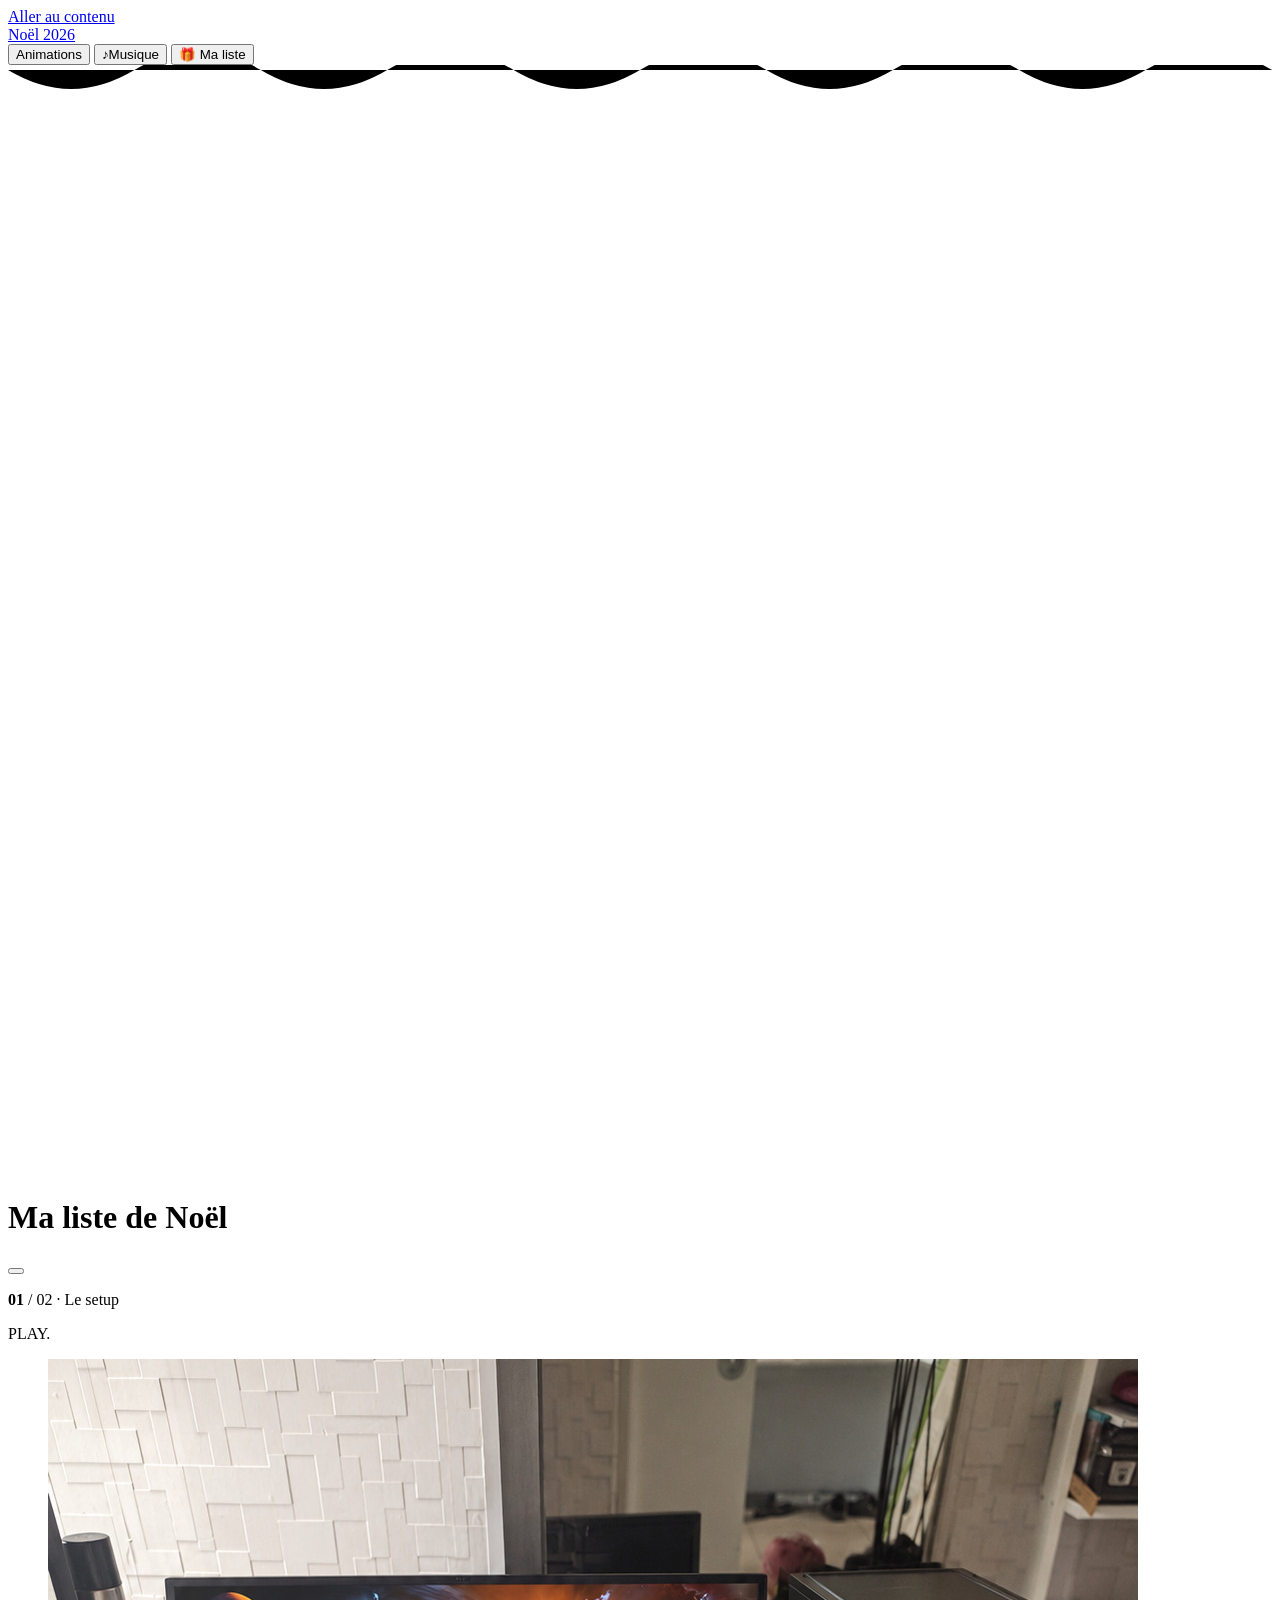
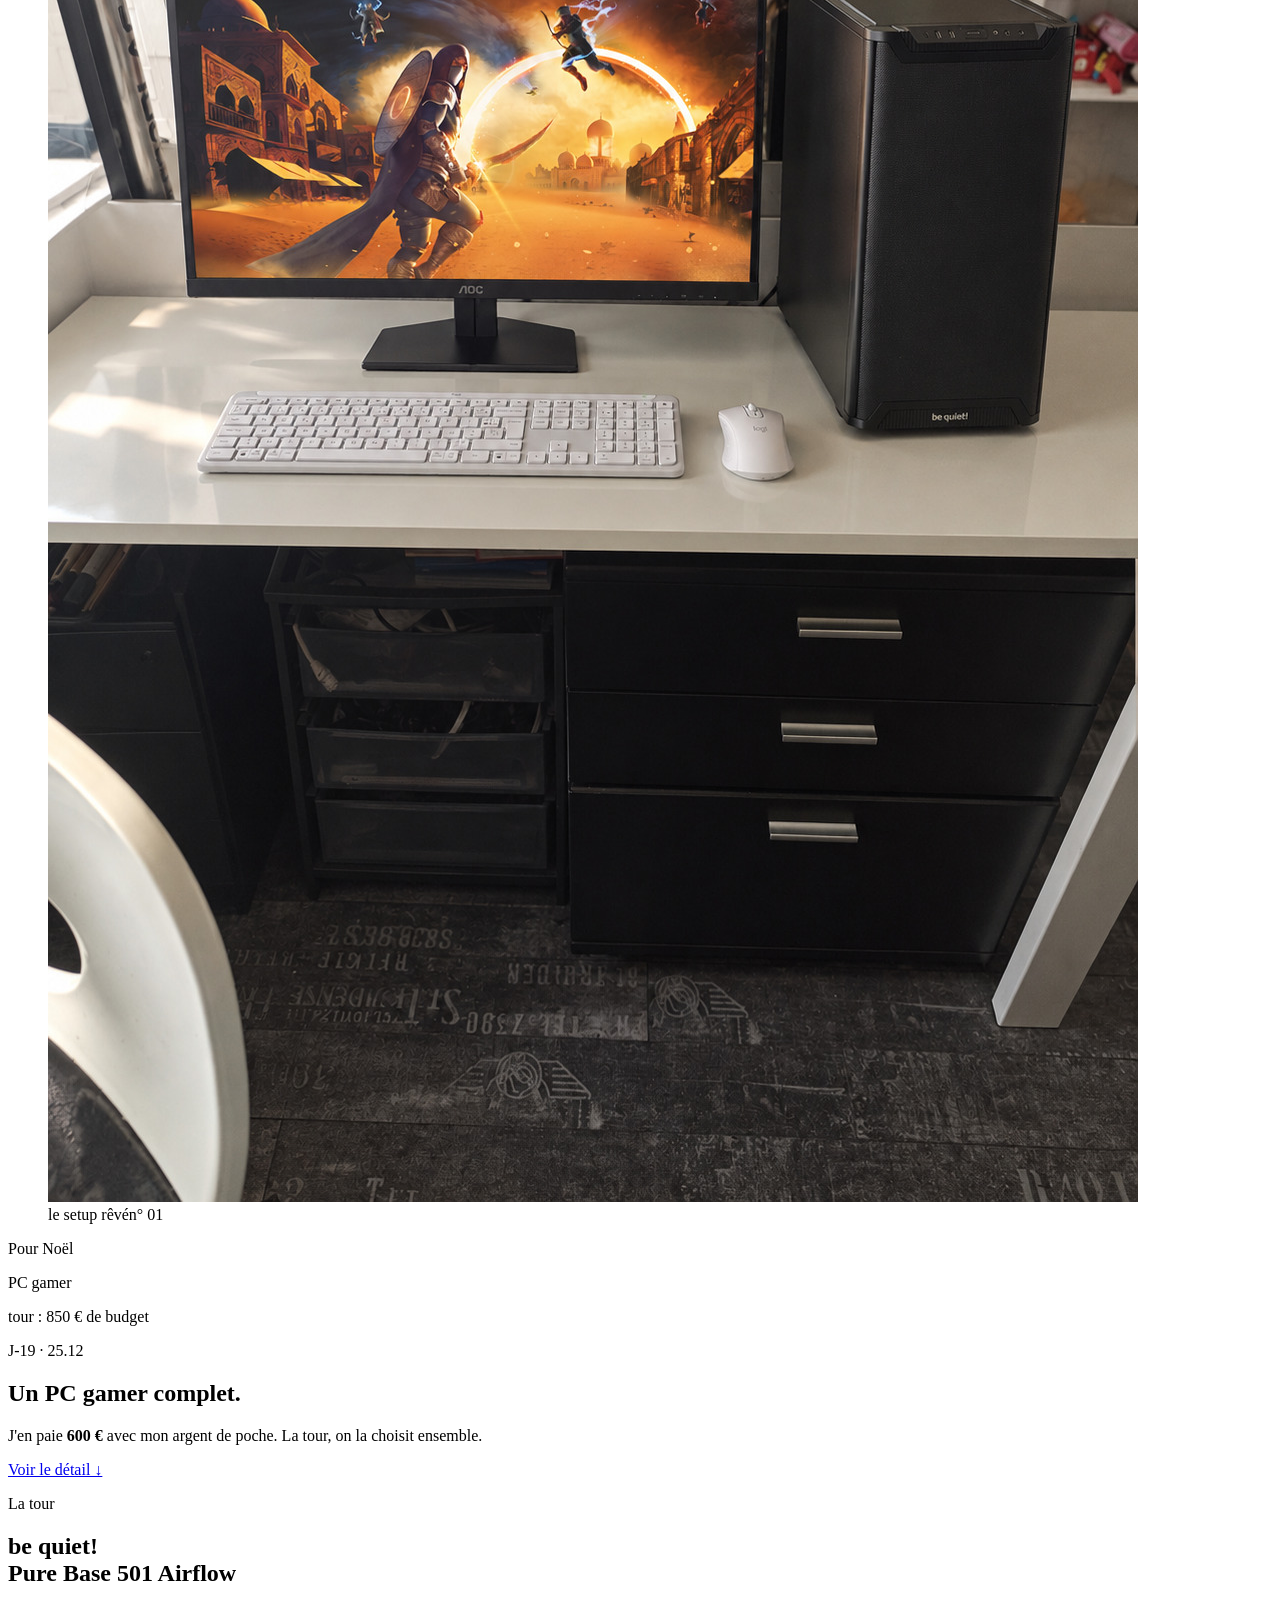
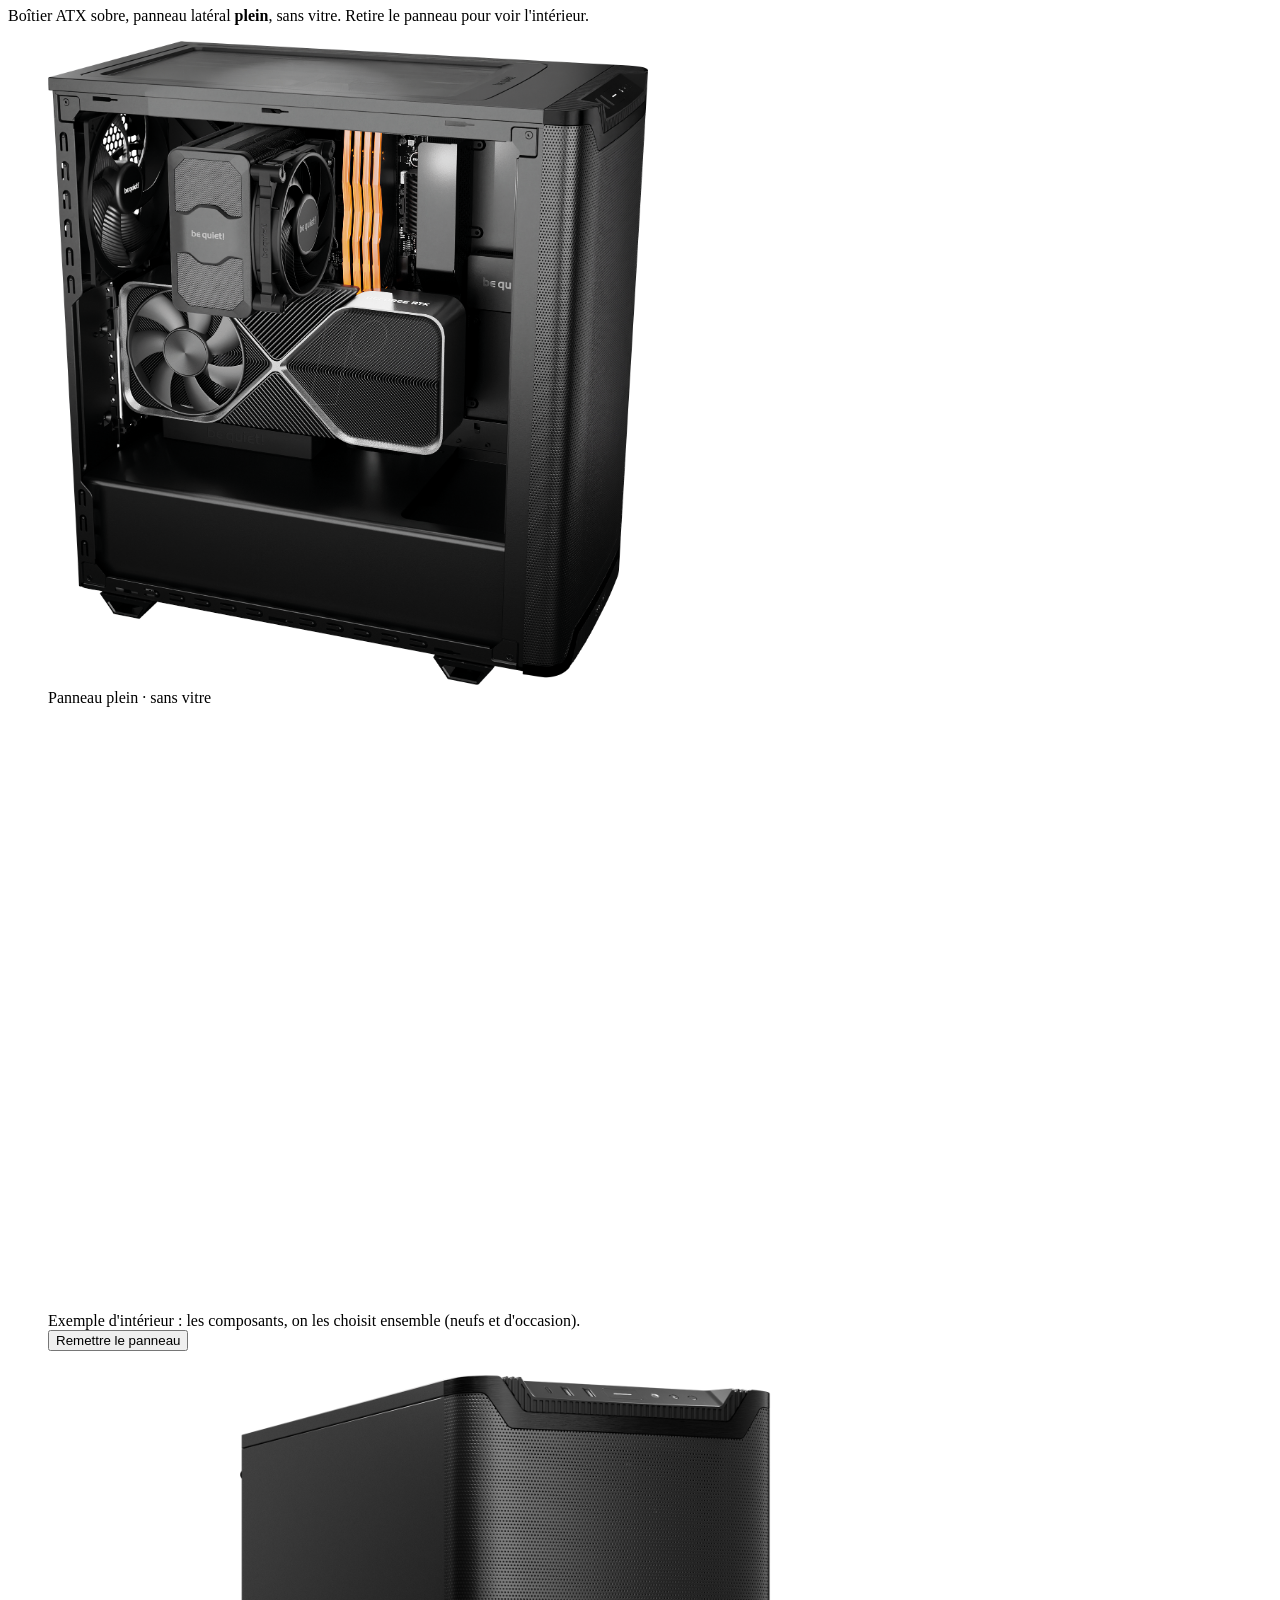
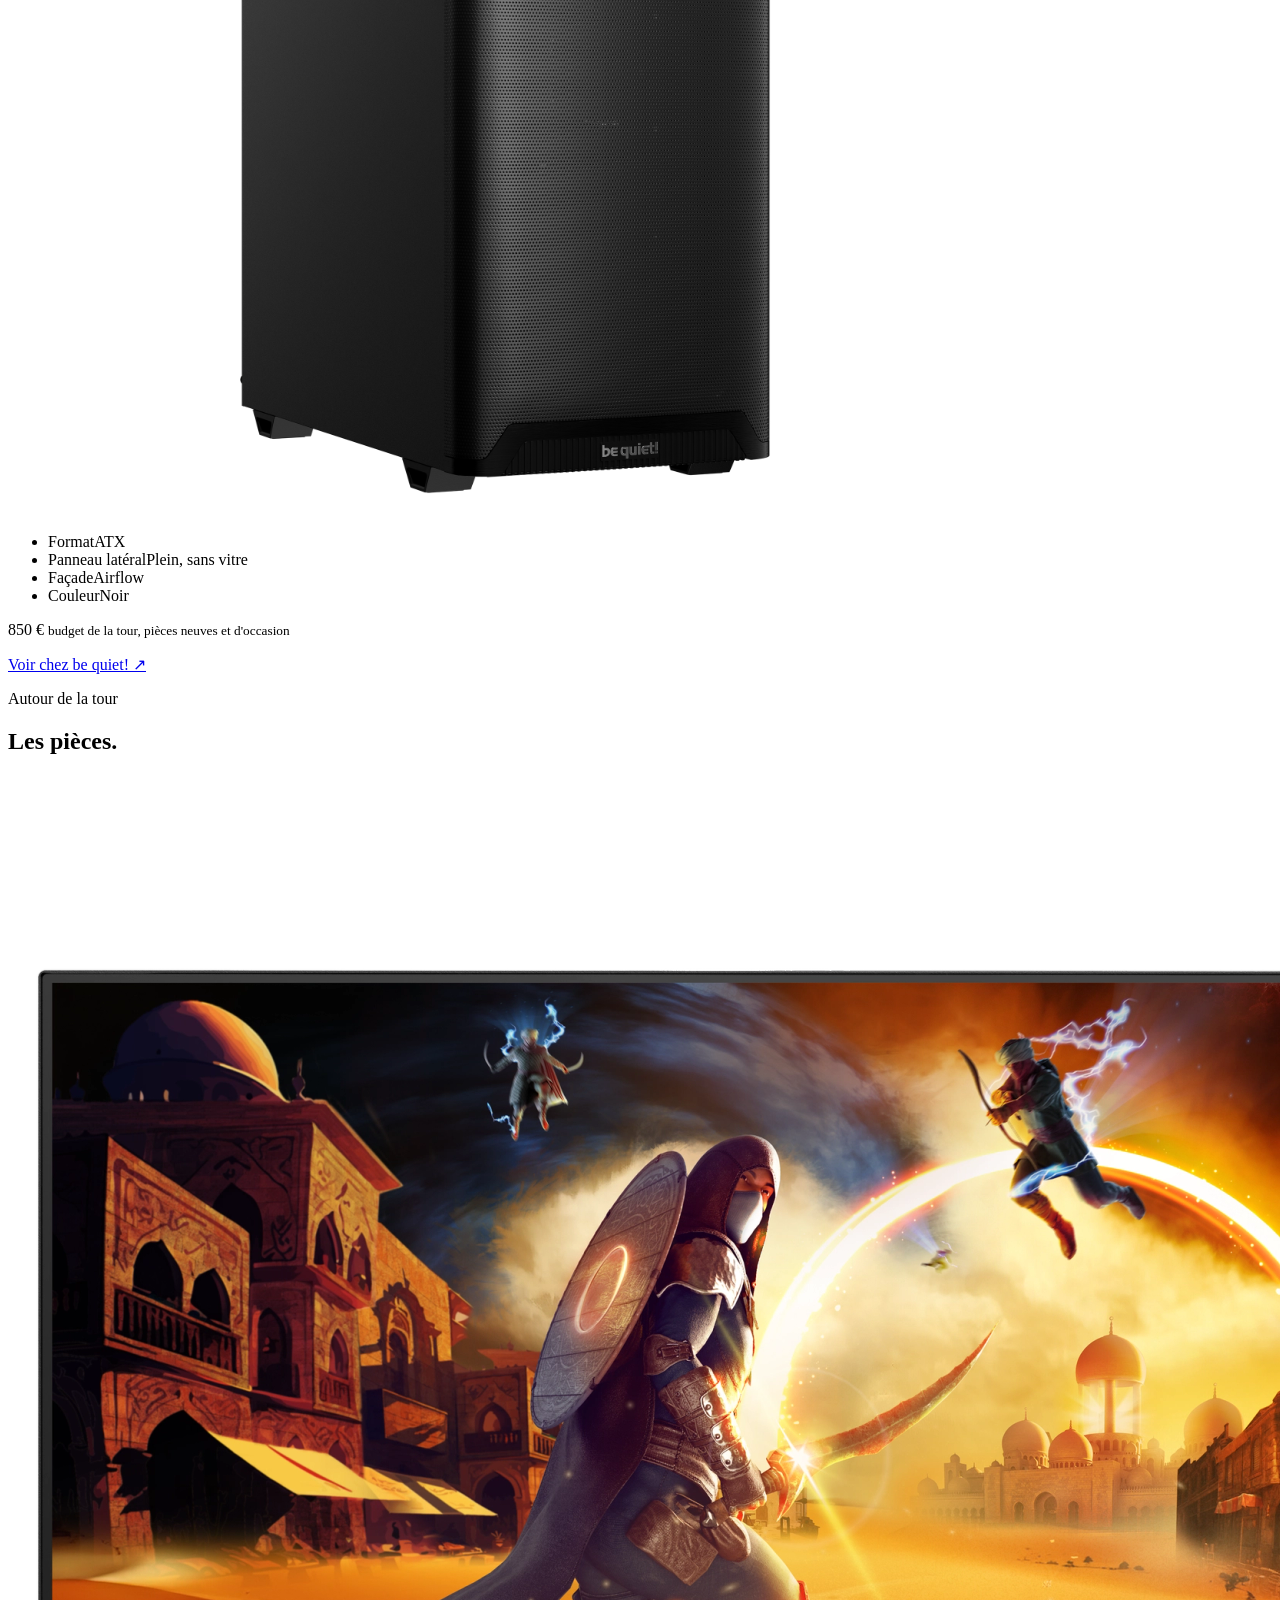
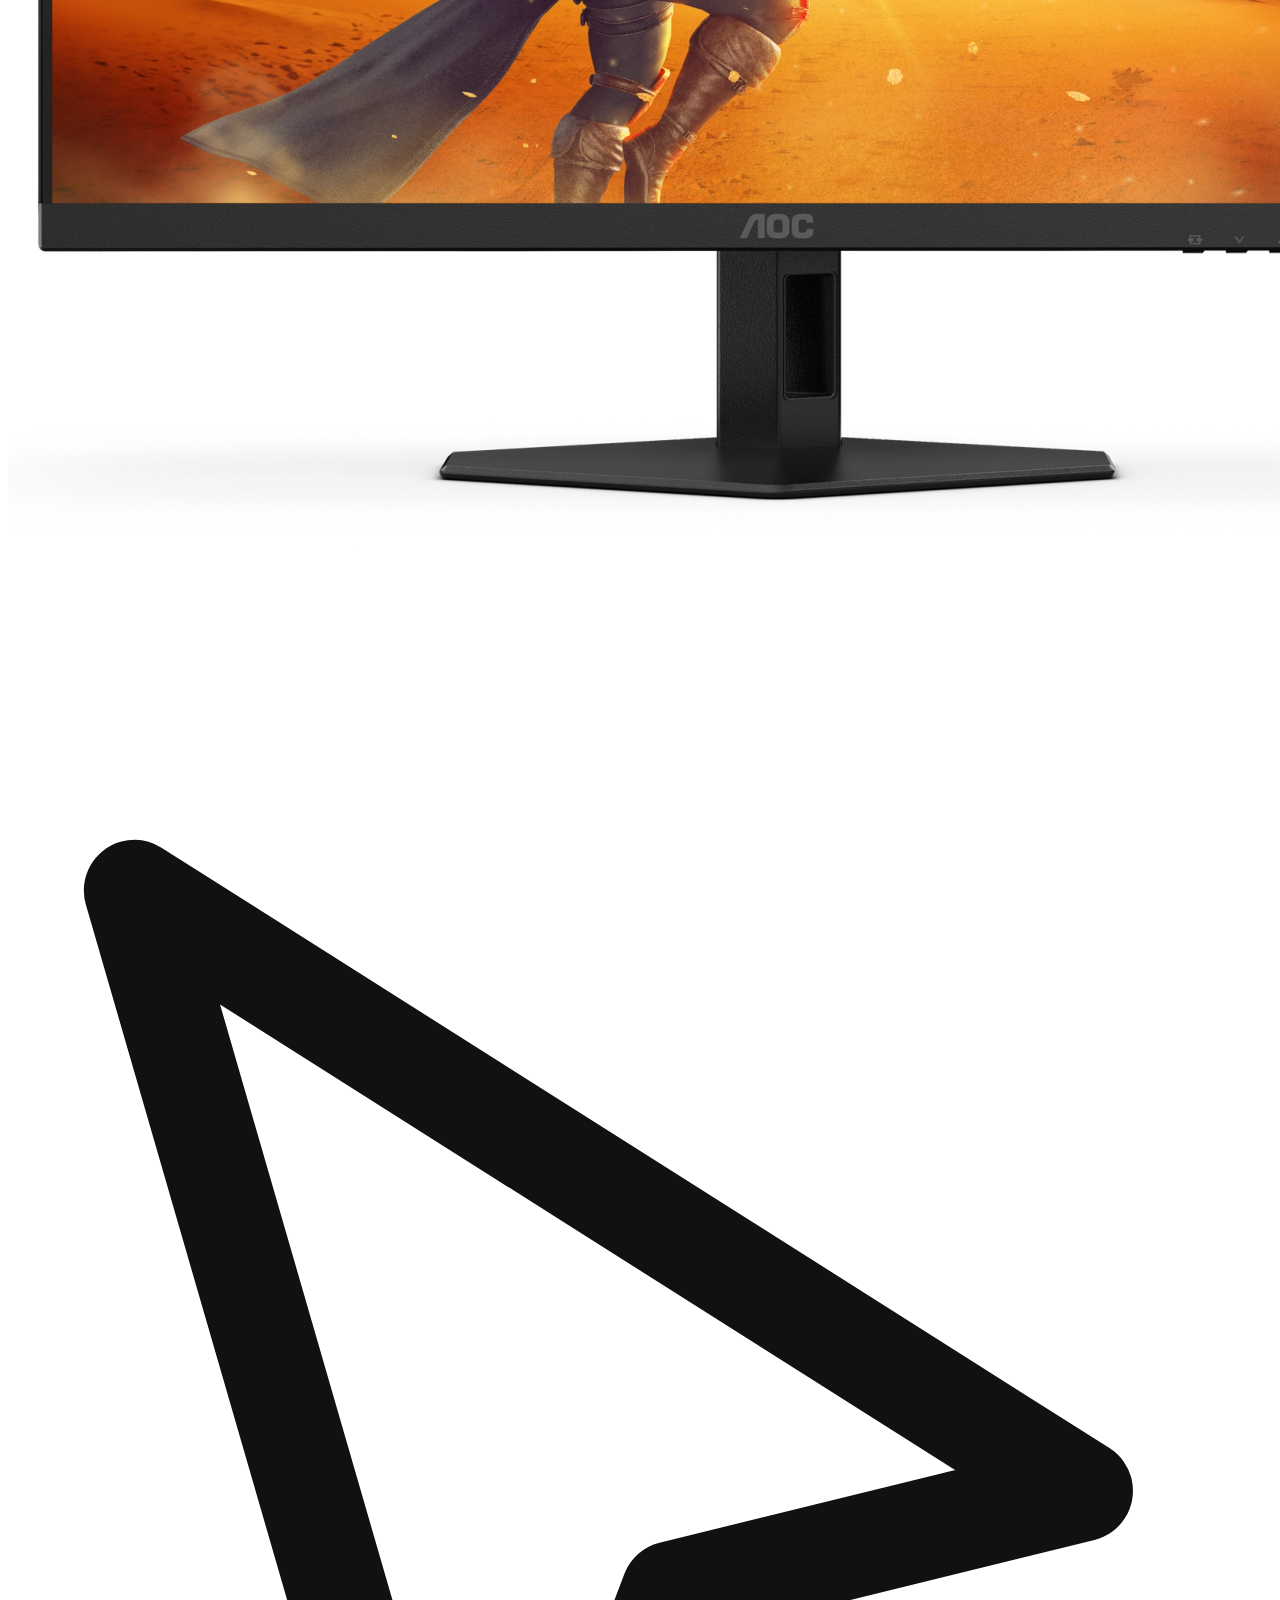
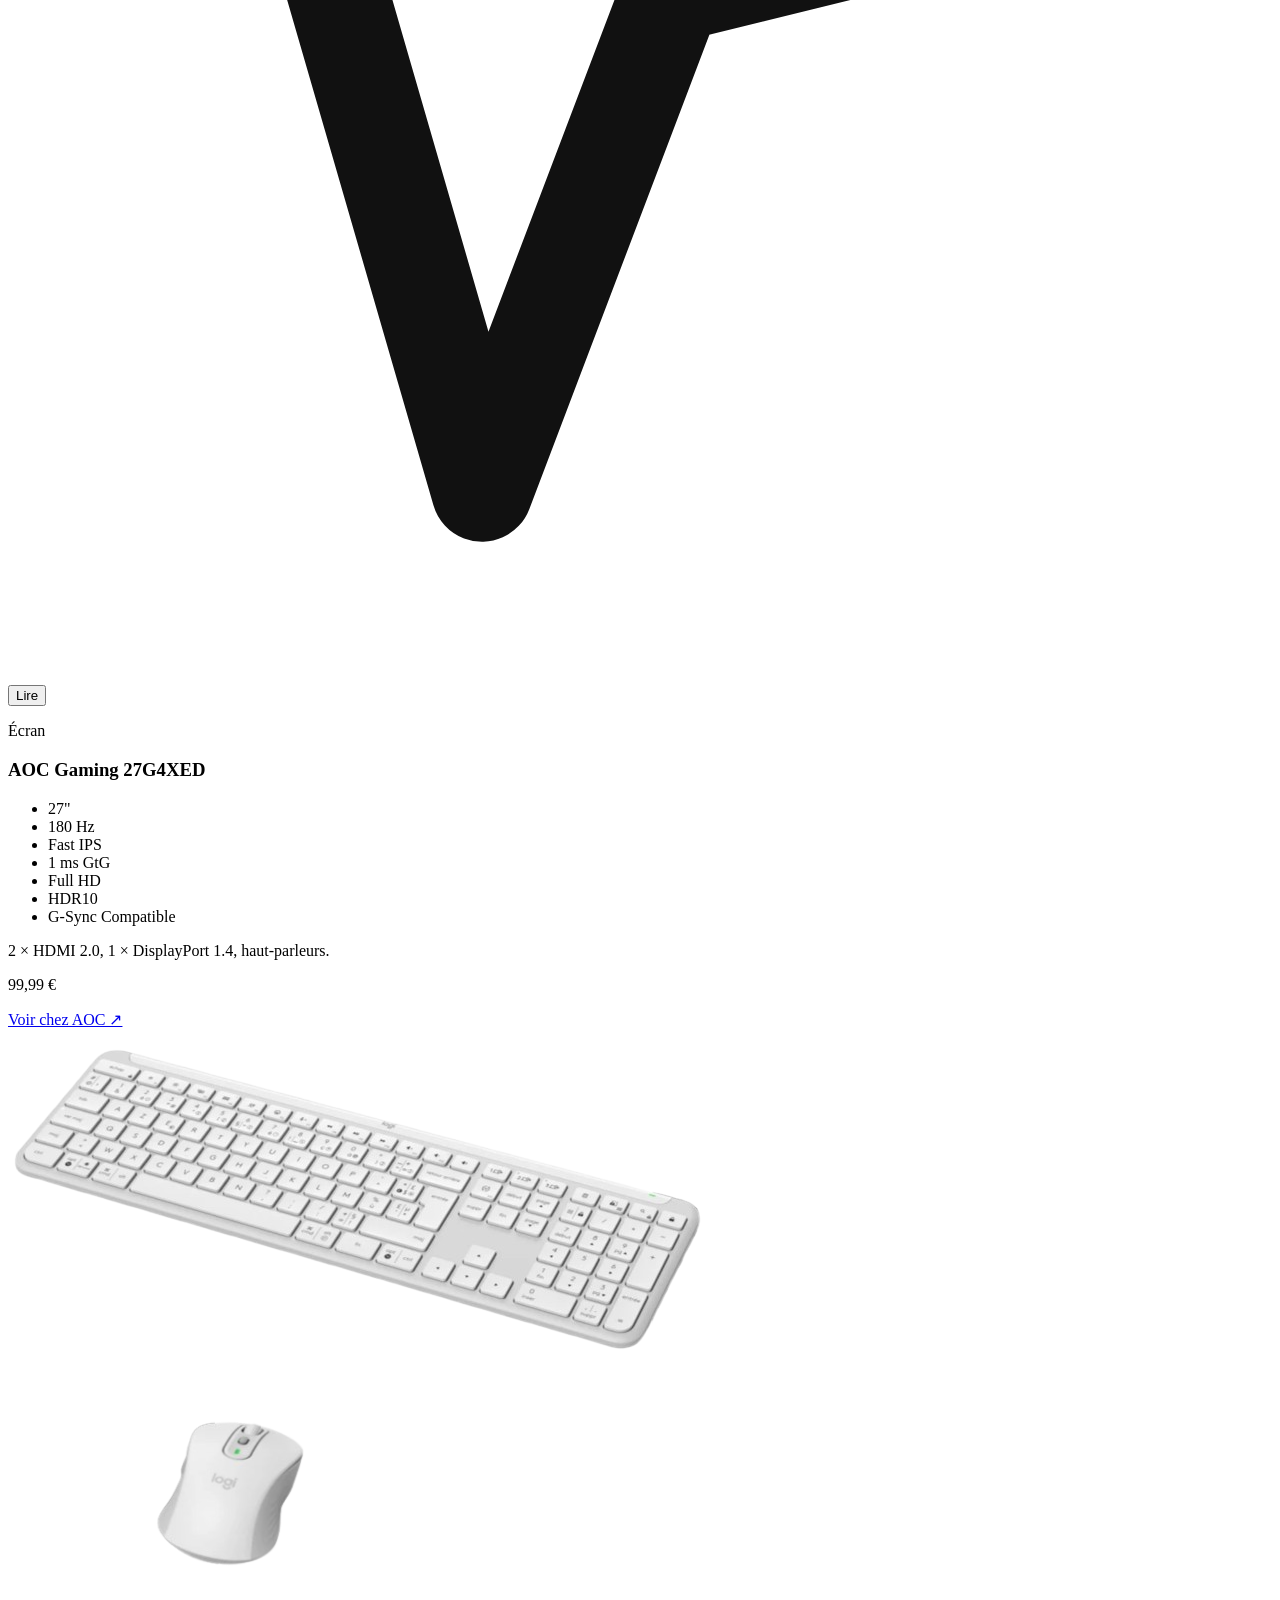
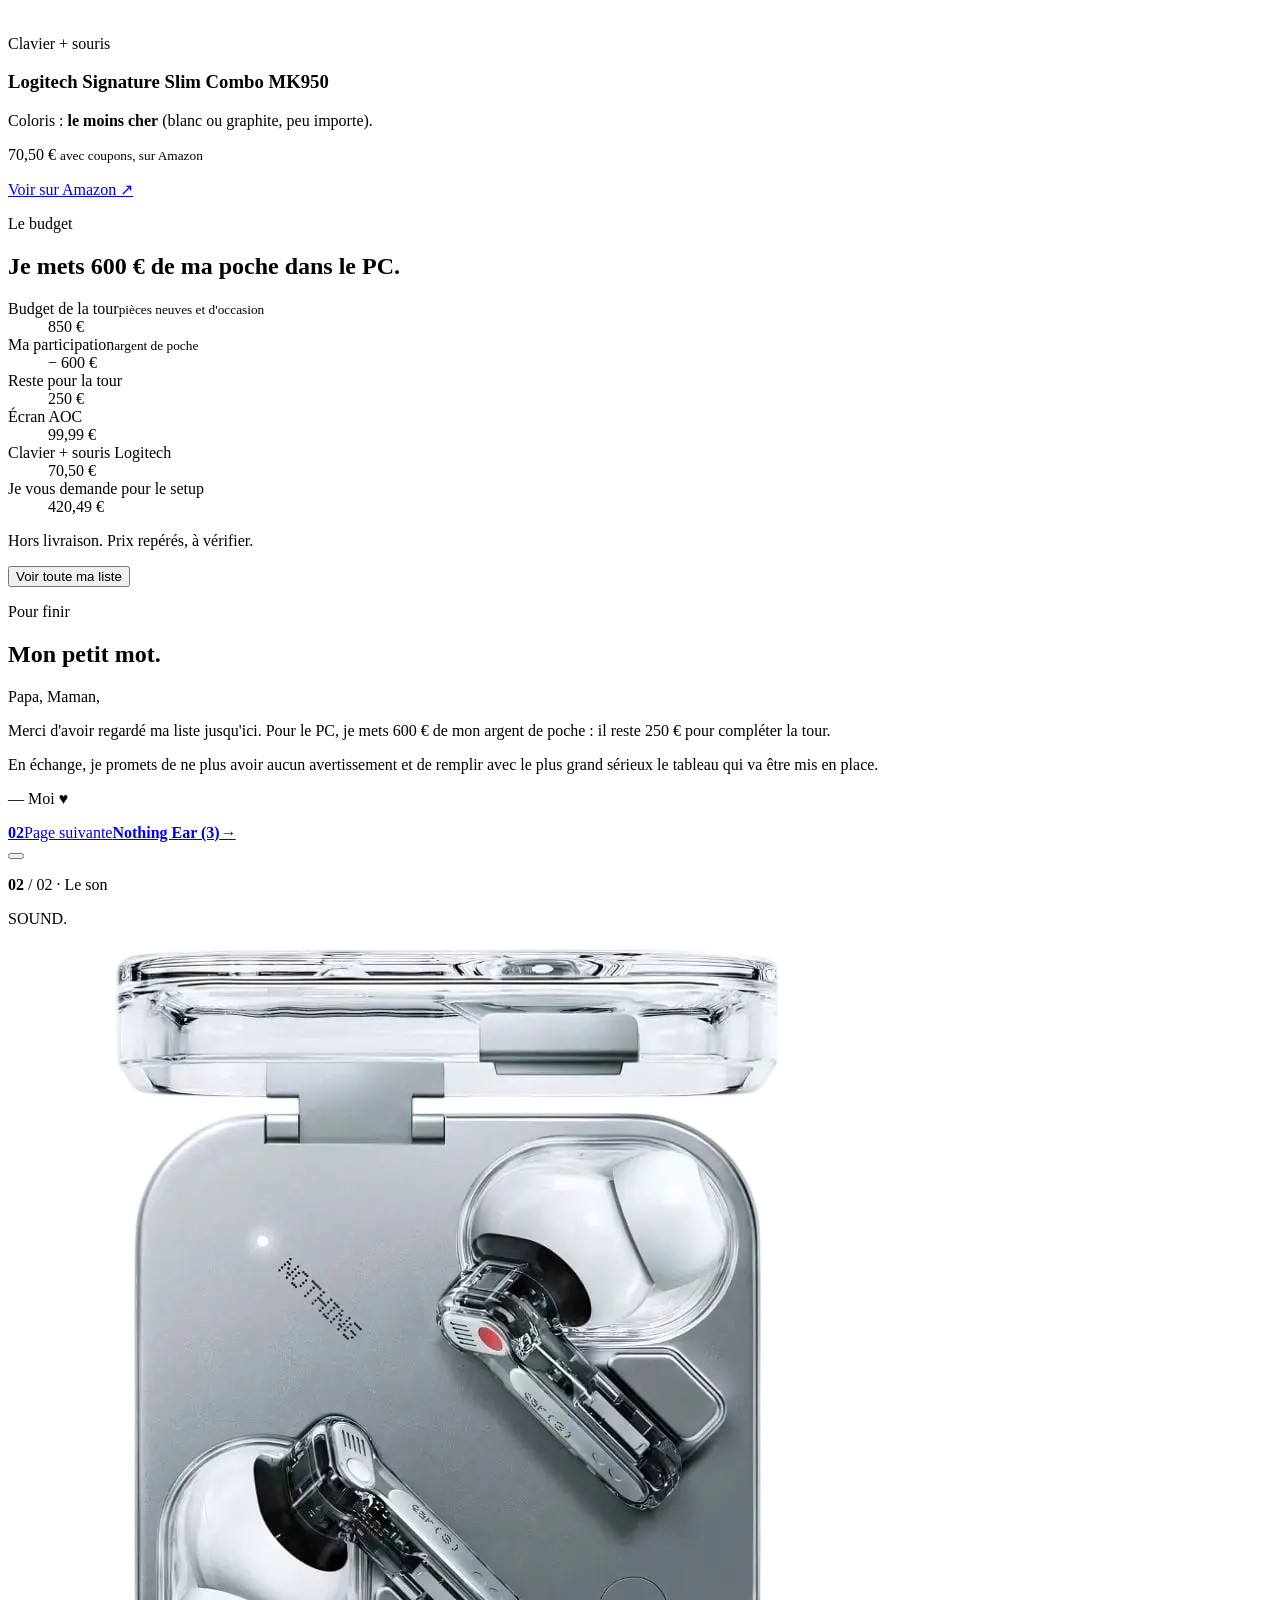
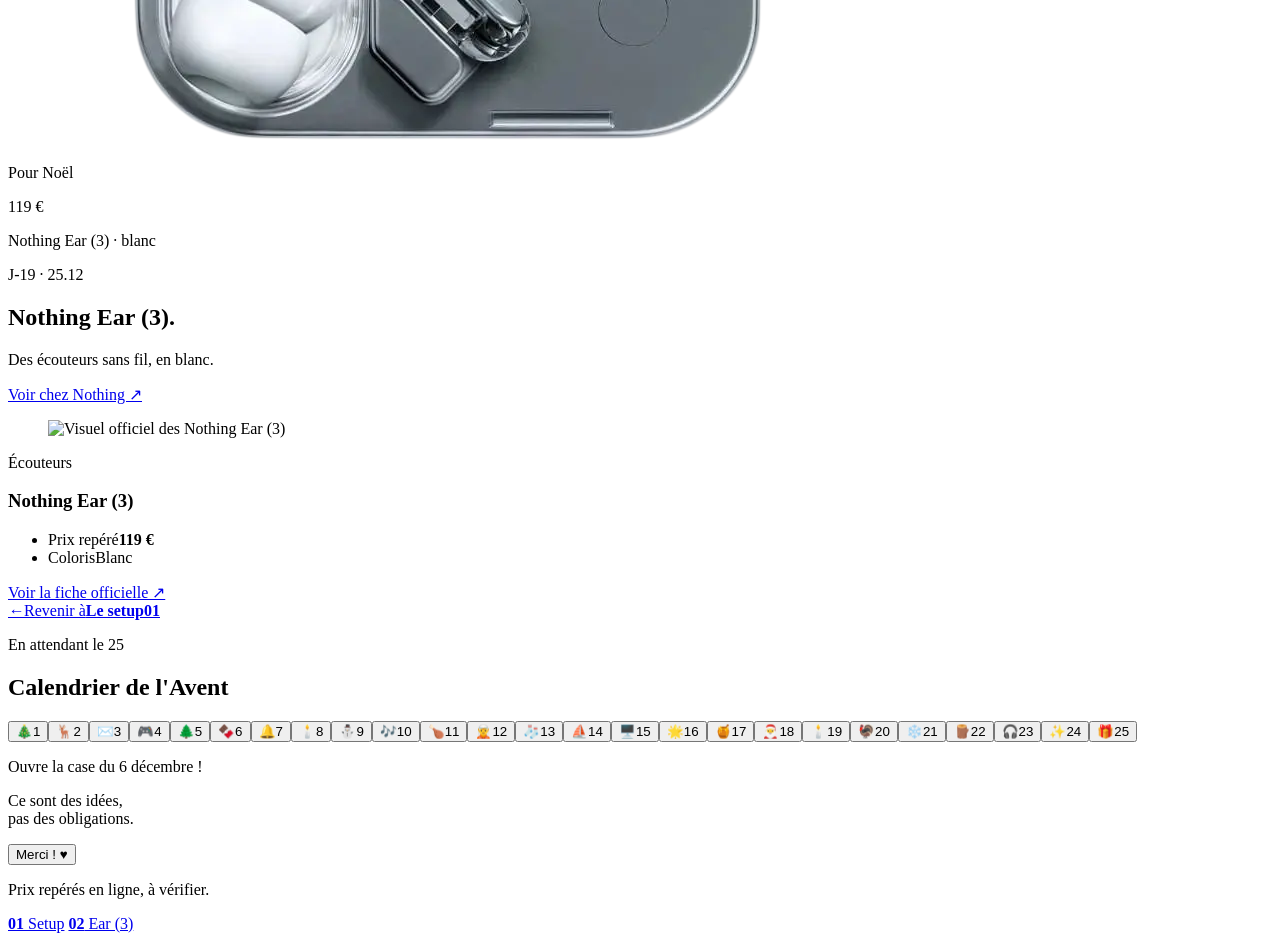
==== index.html @ 09b81cf6 "Rename file (16).html to index.html" ====
<!doctype html>
<html lang="fr" data-scene="setup">
<head>
<meta charset="utf-8">
<meta name="viewport" content="width=device-width,initial-scale=1,viewport-fit=cover">
<title>Ma liste de Noël 🎄</title>
<meta name="description" content="Un PC gamer et des Nothing Ear (3). Ce sont des idées, pas des obligations.">
<meta name="theme-color" content="#b7cef1">
<script>
(function(h){var s,q=location.search,hr=new Date().getHours();h.className+=" js";try{s=localStorage.getItem("motion")}catch(e){}
if(s==="off"||(!s&&matchMedia("(prefers-reduced-motion: reduce)").matches))h.className+=" no-motion";
if(/nuit/.test(q)||(!/jour/.test(q)&&(hr>=20||hr<6)))h.className+=" night";
h.setAttribute("data-scene",location.hash==="#ear"?"ear":"setup");
document.addEventListener("error",function(e){var i=e.target;if(!i||i.tagName!=="IMG")return;
if(i.dataset.fallback&&!i.dataset.tried){i.dataset.tried="1";i.src=i.dataset.fallback;return}
var b=i.closest("[data-slot]");if(b)b.classList.add("is-missing")},true)})(document.documentElement);
</script>
<link rel="preconnect" href="https://fonts.googleapis.com">
<link rel="preconnect" href="https://fonts.gstatic.com" crossorigin>
<link rel="stylesheet" href="https://fonts.googleapis.com/css2?family=Barlow+Condensed:wght@600;800&family=Caveat:wght@500;700&family=Space+Grotesk:wght@400;500;700&display=swap">
<link rel="stylesheet" href="style.css">
<script src="app.js" defer></script>
</head>
<body>
<div class="curtain curtain--intro is-closed" aria-hidden="true">
  <div class="curtain__half curtain__half--l"></div>
  <div class="curtain__half curtain__half--r"></div>
  <div class="curtain__deco"><span class="bow bow--big"></span><p class="curtain__tag"><span>Pour vous.</span><strong>Ma liste de Noël</strong></p><p class="curtain__hint">Touchez pour ouvrir</p></div>
</div>

<a class="skip" href="#contenu">Aller au contenu</a>

<header class="top">
  <a class="brand" href="#setup" data-go="setup"><span class="brand__dot" aria-hidden="true"></span>Noël 2026</a>
  <div class="top__actions">
    <button class="chip" type="button" data-motion aria-pressed="true"><span class="chip__switch" aria-hidden="true"></span><span class="chip__label">Animations</span></button>
    <button class="chip" type="button" data-music aria-pressed="false" aria-label="Musique de Noël">♪<span class="chip__label">Musique</span></button>
    <button class="chip chip--solid" type="button" data-open-list aria-haspopup="dialog">🎁 Ma liste</button>
  </div>
</header>

<div class="garland" aria-hidden="true">
  <svg viewBox="0 0 1000 40" preserveAspectRatio="none"><path d="M0 4Q50 34 100 4T200 4T300 4T400 4T500 4T600 4T700 4T800 4T900 4T1000 4"/></svg>
  <i style="--k:0"></i><i style="--k:1"></i><i style="--k:2"></i><i style="--k:3"></i><i style="--k:4"></i><i style="--k:5"></i><i style="--k:6"></i><i style="--k:7"></i><i style="--k:8"></i><i style="--k:9"></i>
</div>
<canvas class="snow" aria-hidden="true"></canvas>
<canvas class="fx" aria-hidden="true"></canvas>

<div class="toast" role="status" hidden>
  <span class="toast__icon" aria-hidden="true">🏆</span>
  <p><small>Succès débloqué</small><strong>Lutin secret</strong><span>Tu as trouvé le code caché. Joyeux Noël !</span></p>
</div>

<main id="contenu">
<h1 class="sr-only">Ma liste de Noël</h1>

<!-- ========== 01 · SETUP ========== -->
<article class="scene scene--setup" id="setup" aria-labelledby="setup-title">
  <section class="hero">
    <button class="bauble" type="button" aria-label="Faire sonner la boule de Noël"><span class="bauble__string"></span><span class="bauble__cap"></span><span class="bauble__ball"></span></button>
    <p class="hero__kicker"><b>01</b> / 02 · Le setup</p>
    <p class="word" aria-hidden="true"><span style="--i:0">P</span><span style="--i:1">L</span><span style="--i:2">A</span><span style="--i:3">Y</span><span style="--i:4">.</span></p>
    <div class="hero__stage">
      <div class="hero__float">
        <figure class="hero__tilt photo" data-slot="assets/setup-complet.jpg">
          <img src="assets/setup-complet.jpg" alt="Le setup PC gamer complet que j'aimerais" fetchpriority="high" decoding="async">
          <figcaption><span>le setup rêvé</span><span>n° 01</span></figcaption>
        </figure>
      </div>
      <div class="tag"><div class="tag__card">
        <p class="tag__top">Pour Noël</p><p class="tag__main">PC gamer</p>
        <p class="tag__sub">tour : <span data-eur="tour">850 €</span> de budget</p><p class="tag__date"><span data-countdown></span>25.12</p>
      </div></div>
    </div>
    <div class="hero__intro">
      <h2 id="setup-title" tabindex="-1">Un PC gamer complet.</h2>
      <p>J'en paie <strong data-eur="part">600 €</strong> avec mon argent de poche. La tour, on la choisit ensemble.</p>
      <a class="link-arrow" href="#boitier">Voir le détail ↓</a>
    </div>
  </section>

  <section class="section" id="boitier" aria-labelledby="case-title">
    <header class="section__head reveal">
      <p class="eyebrow">La tour</p>
      <h2 id="case-title">be quiet!<br>Pure Base 501 Airflow</h2>
      <p class="lead">Boîtier ATX sobre, panneau latéral <strong>plein</strong>, sans vitre. Retire le panneau pour voir l'intérieur.</p>
    </header>
    <div class="grid2">
      <figure class="case reveal" data-case>
        <div class="case__stage" data-slot="assets/boitier-ouvert.png">
          <img class="case__inside" src="assets/boitier-ouvert.png" alt="Intérieur d'une tour PC ouverte avec ses composants" width="600" height="644" loading="lazy" decoding="async">
          <div class="case__panel" aria-hidden="true"><i></i><i></i><i></i><i></i><span>Panneau plein · sans vitre</span></div>
        </div>
        <figcaption>Exemple d'intérieur : les composants, on les choisit ensemble (neufs et d'occasion).</figcaption>
        <button class="btn" type="button" data-case-toggle aria-pressed="false">Retirer le panneau</button>
      </figure>
      <div class="panel reveal" style="--d:1">
        <figure class="shot" data-slot="assets/pure-base-501-airflow-black.png">
          <img src="assets/pure-base-501-airflow-black.png" alt="Boîtier be quiet! Pure Base 501 Airflow noir" loading="lazy" decoding="async">
        </figure>
        <ul class="specs">
          <li><span>Format</span>ATX</li>
          <li><span>Panneau latéral</span>Plein, sans vitre</li>
          <li><span>Façade</span>Airflow</li>
          <li><span>Couleur</span>Noir</li>
        </ul>
        <p class="price"><span data-eur="tour">850 €</span> <small>budget de la tour, pièces neuves et d'occasion</small></p>
        <a class="link-out" href="https://www.bequiet.com/fr/case/5322" target="_blank" rel="noopener">Voir chez be quiet! ↗</a>
      </div>
    </div>
  </section>

  <section class="section" aria-labelledby="parts-title">
    <header class="section__head reveal"><p class="eyebrow">Autour de la tour</p><h2 id="parts-title">Les pièces.</h2></header>
    <div class="grid2">
      <article class="card reveal" aria-labelledby="aoc-title">
        <div class="card__visual card__visual--screen">
          <div class="screen" data-slot="assets/aoc-27g4xed.png">
            <img class="screen__photo" src="https://cdn.sanity.io/images/hf5b3axp/production/2eac8eec71d30a26de396fe84d29f2ad31080120-2011x2000.png?auto=format&amp;w=1400" data-fallback="assets/aoc-27g4xed.png" alt="Écran AOC Gaming 27G4XED" loading="lazy" decoding="async">
            <video class="screen__video" muted loop playsinline disablepictureinpicture preload="none" aria-label="Vidéo de démonstration dans l'écran" data-sources="assets/video-ecran.mp4 https://media.w3.org/2010/05/sintel/trailer.mp4"></video>
            <span class="screen__glare" aria-hidden="true"></span>
            <span class="screen__on" aria-hidden="true"></span>
            <span class="screen__ui" aria-hidden="true"><span class="cursor"><svg viewBox="0 0 20 24"><path d="M2 2l15 9.5-6.5 1.6L7.5 21z" fill="#fff" stroke="#111" stroke-width="1.6" stroke-linejoin="round"/></svg></span></span>
          </div>
          <button class="play" type="button" data-video-toggle aria-label="Lire la vidéo">Lire</button>
        </div>
        <div class="card__body">
          <p class="eyebrow">Écran</p>
          <h3 id="aoc-title">AOC Gaming 27G4XED</h3>
          <ul class="chips"><li>27"</li><li>180 Hz</li><li>Fast IPS</li><li>1 ms GtG</li><li>Full HD</li><li>HDR10</li><li>G-Sync Compatible</li></ul>
          <p class="small">2 × HDMI 2.0, 1 × DisplayPort 1.4, haut-parleurs.</p>
          <p class="price" data-eur="aoc">99,99 €</p>
          <a class="link-out" href="https://www.aoc.com/fr/gaming/monitors/27g4xed" target="_blank" rel="noopener">Voir chez AOC ↗</a>
          <p class="credit" data-video-credit hidden>Vidéo de démo : Sintel, © Blender Foundation.</p>
        </div>
      </article>

      <article class="card reveal" style="--d:1" aria-labelledby="logi-title">
        <div class="card__visual logi" data-logi>
          <div class="logi__kb" data-slot="assets/logitech-clavier.png"><img src="assets/logitech-clavier.png" alt="Clavier Logitech Signature Slim" loading="lazy" decoding="async"></div>
          <div class="logi__mouse" data-slot="assets/logitech-souris.png"><img src="assets/logitech-souris.png" alt="Souris Logitech du pack MK950" loading="lazy" decoding="async"></div>
        </div>
        <div class="card__body">
          <p class="eyebrow">Clavier + souris</p>
          <h3 id="logi-title">Logitech Signature Slim Combo MK950</h3>
          <p>Coloris : <strong>le moins cher</strong> (blanc ou graphite, peu importe).</p>
          <p class="price"><span data-eur="logi">70,50 €</span> <small>avec coupons, sur Amazon</small></p>
          <a class="link-out" href="https://www.amazon.fr/dp/B0CTQN69N1" target="_blank" rel="noopener">Voir sur Amazon ↗</a>
        </div>
      </article>
    </div>
  </section>

  <section class="section" aria-labelledby="pot-title">
    <div class="pot reveal">
      <span class="bow" aria-hidden="true"></span>
      <p class="eyebrow">Le budget</p>
      <h2 id="pot-title">Je mets <span data-eur="part">600 €</span> de ma poche dans le PC.</h2>
      <dl class="sum">
        <div><dt>Budget de la tour<small>pièces neuves et d'occasion</small></dt><dd data-eur="tour">850 €</dd></div>
        <div class="sum__me"><dt>Ma participation<small>argent de poche</small></dt><dd>− <span data-eur="part">600 €</span></dd></div>
        <div class="sum__sub"><dt>Reste pour la tour</dt><dd data-eur="reste">250 €</dd></div>
        <div><dt>Écran AOC</dt><dd data-eur="aoc">99,99 €</dd></div>
        <div><dt>Clavier + souris Logitech</dt><dd data-eur="logi">70,50 €</dd></div>
        <div class="sum__total"><dt>Je vous demande pour le setup</dt><dd data-eur="setup">420,49 €</dd></div>
      </dl>
      <p class="note">Hors livraison. Prix repérés, à vérifier.</p>
      <button class="btn btn--light" type="button" data-open-list>Voir toute ma liste</button>
    </div>
  </section>

  <section class="section" aria-labelledby="mot-title">
    <header class="section__head reveal"><p class="eyebrow">Pour finir</p><h2 id="mot-title">Mon petit mot.</h2></header>
    <div class="letter reveal">
      <p style="--l:0">Papa, Maman,</p>
      <p style="--l:1">Merci d'avoir regardé ma liste jusqu'ici. Pour le PC, je mets <span data-eur="part">600 €</span> de mon argent de poche : il reste <span data-eur="reste">250 €</span> pour compléter la tour.</p>
      <p style="--l:2">En échange, je promets de ne plus avoir aucun avertissement et de remplir avec le plus grand sérieux le tableau qui va être mis en place.</p>
      <p class="letter__sign" style="--l:3">— <span data-sign>Moi</span> ♥</p>
    </div>
  </section>

  <a class="next" href="#ear" data-go="ear"><b>02</b><span>Page suivante<strong>Nothing Ear (3)</strong></span><i aria-hidden="true">→</i></a>
</article>

<!-- ========== 02 · EAR (3) ========== -->
<article class="scene scene--ear" id="ear" aria-labelledby="ear-title">
  <section class="hero">
    <button class="bauble bauble--green" type="button" aria-label="Faire sonner la boule de Noël"><span class="bauble__string"></span><span class="bauble__cap"></span><span class="bauble__ball"></span></button>
    <p class="hero__kicker"><b>02</b> / 02 · Le son</p>
    <p class="word" aria-hidden="true"><span style="--i:0">S</span><span style="--i:1">O</span><span style="--i:2">U</span><span style="--i:3">N</span><span style="--i:4">D</span><span style="--i:5">.</span></p>
    <div class="hero__stage">
      <span class="waves" aria-hidden="true"><i style="--k:0"></i><i style="--k:1"></i><i style="--k:2"></i></span>
      <div class="hero__float">
        <figure class="hero__tilt product" data-slot="assets/nothing-ear-3.png">
          <img src="assets/nothing-ear-3.png" data-fallback="https://cdn.shopify.com/s/files/1/0585/5258/2321/files/Ear3-white_9c7c5465-3f29-4bb9-a438-7883444a6bad.png?v=1758101979&amp;width=1200" alt="Écouteurs Nothing Ear (3) blancs" decoding="async">
        </figure>
      </div>
      <span class="hero__shadow" aria-hidden="true"></span>
      <div class="tag"><div class="tag__card">
        <p class="tag__top">Pour Noël</p><p class="tag__main" data-eur="ear">119 €</p>
        <p class="tag__sub">Nothing Ear (3) · blanc</p><p class="tag__date"><span data-countdown></span>25.12</p>
      </div></div>
    </div>
    <div class="hero__intro">
      <h2 id="ear-title" tabindex="-1">Nothing Ear (3).</h2>
      <p>Des écouteurs sans fil, en blanc.</p>
      <a class="link-out" href="https://fr.nothing.tech/products/ear-3" target="_blank" rel="noopener">Voir chez Nothing ↗</a>
    </div>
  </section>

  <section class="section" aria-label="Détails des Nothing Ear (3)">
    <div class="grid2 grid2--ear">
      <figure class="banner reveal" data-slot="visuel Nothing">
        <img src="https://cdn.sanity.io/images/gtd4w1cq/production/93af6a6f88ce484e7947262a8904b378739de91a-4096x2305.jpg?w=1200&amp;auto=format" alt="Visuel officiel des Nothing Ear (3)" width="1200" height="675" loading="lazy" decoding="async">
      </figure>
      <div class="panel reveal" style="--d:1">
        <p class="eyebrow">Écouteurs</p>
        <h3>Nothing Ear (3)</h3>
        <ul class="specs">
          <li><span>Prix repéré</span><b data-eur="ear">119 €</b></li>
          <li><span>Coloris</span>Blanc</li>
        </ul>
        <a class="link-out" href="https://fr.nothing.tech/products/ear-3" target="_blank" rel="noopener">Voir la fiche officielle ↗</a>
      </div>
    </div>
  </section>

  <a class="next" href="#setup" data-go="setup"><i aria-hidden="true">←</i><span>Revenir à<strong>Le setup</strong></span><b>01</b></a>
</article>
</main>

<footer class="end">
  <section class="advent" aria-labelledby="advent-title">
    <p class="eyebrow">En attendant le 25</p>
    <h2 id="advent-title">Calendrier de l'Avent</h2>
    <div class="advent__grid"></div>
    <p class="advent__msg" role="status"></p>
  </section>
  <p class="end__big">Ce sont des idées,<br>pas des obligations.</p>
  <button class="thanks" type="button" data-thanks>Merci ! ♥</button>
  <p class="small">Prix repérés en ligne, à vérifier.</p>
</footer>

<nav class="switch" aria-label="Pages">
  <span class="switch__pill" aria-hidden="true"></span>
  <a href="#setup" data-go="setup" aria-current="page"><b>01</b> Setup</a>
  <a href="#ear" data-go="ear"><b>02</b> Ear (3)</a>
</nav>

<div class="curtain curtain--page" hidden aria-hidden="true">
  <div class="curtain__half curtain__half--l"></div>
  <div class="curtain__half curtain__half--r"></div>
  <div class="curtain__deco"><span class="bow bow--big"></span><p class="curtain__tag"><span>Pour toi.</span><strong>Joyeux Noël</strong></p></div>
</div>

<dialog class="sheet" id="liste" aria-labelledby="liste-title">
  <form class="sheet__inner" method="dialog">
    <header class="sheet__head">
      <div><p class="eyebrow">Pour vous</p><h2 id="liste-title">Ma liste de Noël</h2></div>
      <button class="icon-btn" value="close" aria-label="Fermer">×</button>
    </header>
    <h3>PC gamer</h3>
    <ul class="lines">
      <li><a href="https://www.bequiet.com/fr/case/5322" target="_blank" rel="noopener">Tour PC<small>be quiet! Pure Base 501 Airflow + pièces neuves et d'occasion</small></a><b data-eur="tour">850 €</b></li>
      <li><span>Ma participation<small>argent de poche</small></span><b>− <span data-eur="part">600 €</span></b></li>
      <li><a href="https://www.aoc.com/fr/gaming/monitors/27g4xed" target="_blank" rel="noopener">Écran AOC 27G4XED</a><b data-eur="aoc">99,99 €</b></li>
      <li><a href="https://www.amazon.fr/dp/B0CTQN69N1" target="_blank" rel="noopener">Logitech MK950<small>coloris le moins cher · coupons Amazon</small></a><b data-eur="logi">70,50 €</b></li>
    </ul>
    <p class="subtotal"><span>Pour le setup</span><b data-eur="setup">420,49 €</b></p>
    <h3>Écouteurs</h3>
    <ul class="lines">
      <li><a href="https://fr.nothing.tech/products/ear-3" target="_blank" rel="noopener">Nothing Ear (3)<small>coloris blanc</small></a><b data-eur="ear">119 €</b></li>
    </ul>
    <div class="sheet__total"><span>Ce que je vous demande<small>hors livraison · prix à vérifier</small></span><b data-eur="all">539,49 €</b></div>
    <p class="note">Ma promesse : plus aucun avertissement, et le tableau rempli avec le plus grand sérieux.</p>
    <div class="sheet__actions">
      <button class="btn" type="button" data-copy>Copier</button>
      <button class="btn btn--dark" type="button" data-share>Partager</button>
    </div>
    <p class="sheet__status" role="status"></p>
    <p class="sheet__end">Ce sont des idées, pas des obligations. Merci !</p>
  </form>
</dialog>
</body>
</html>
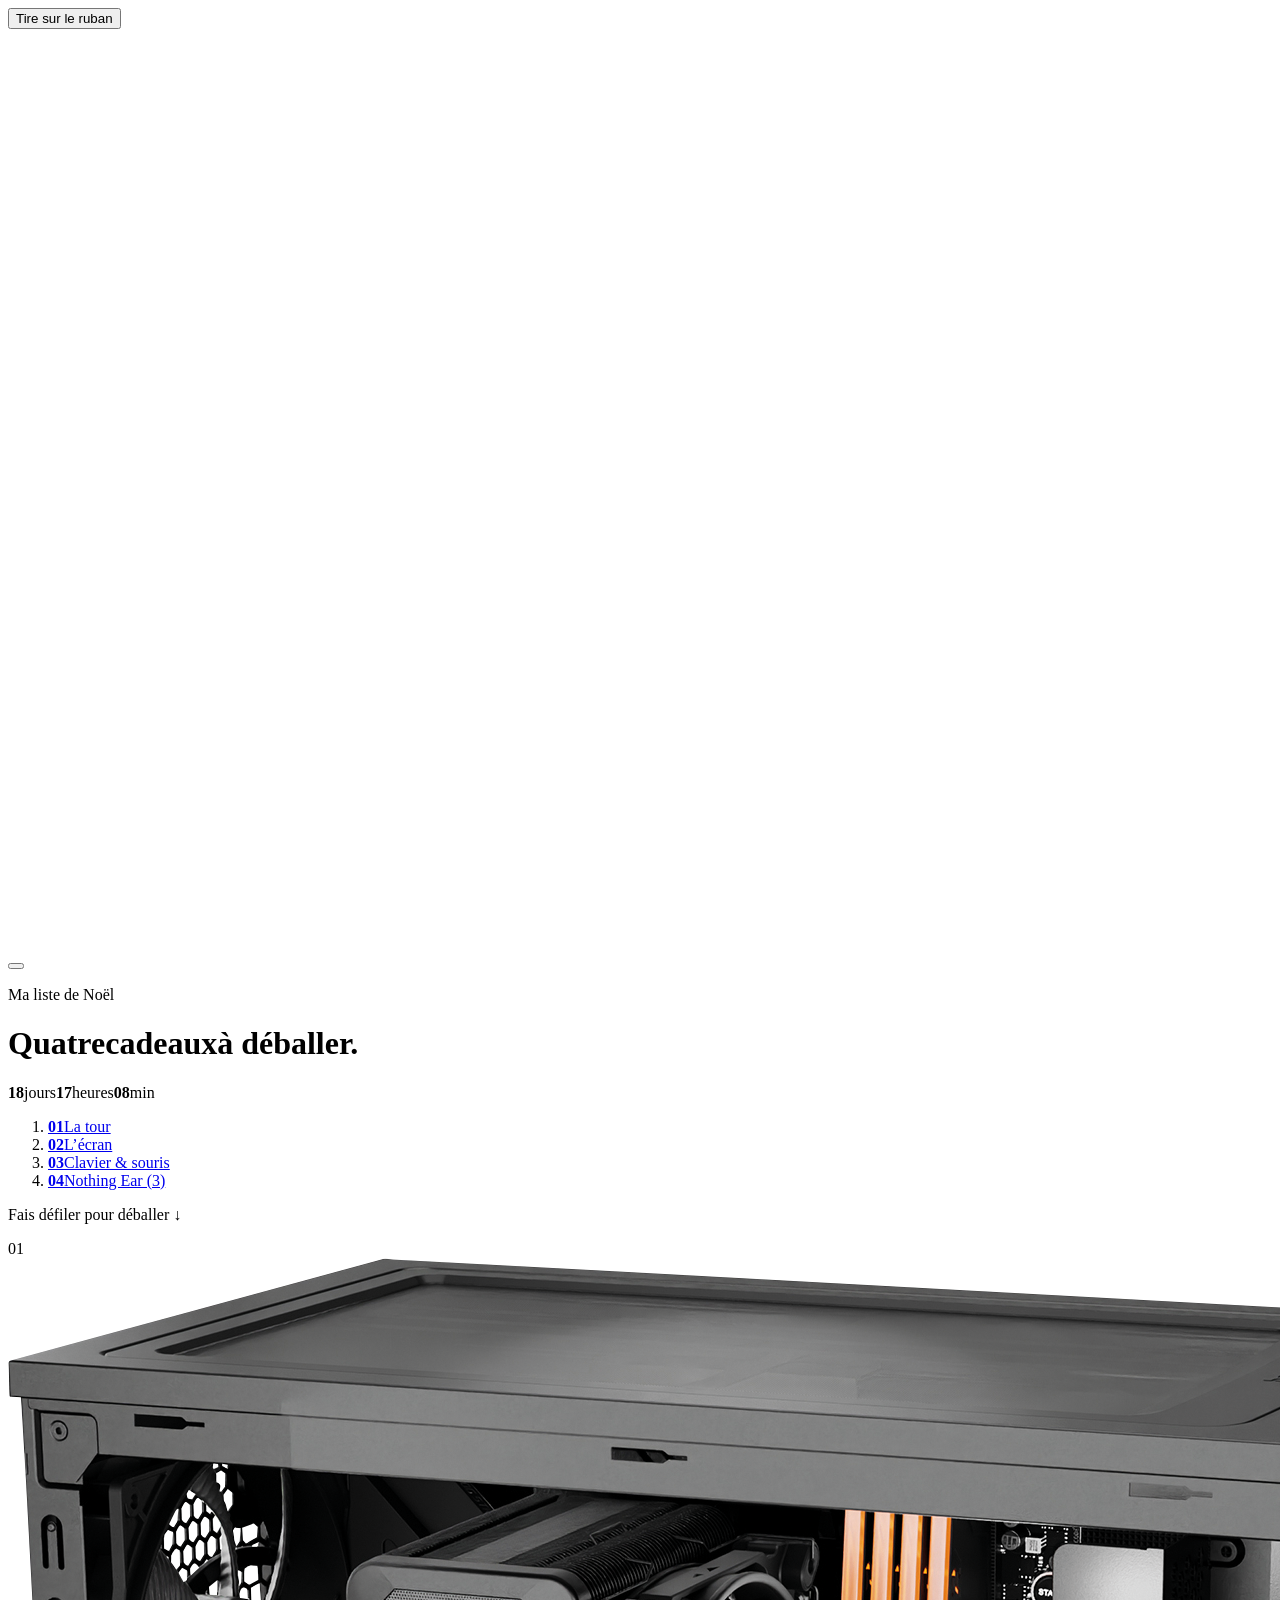
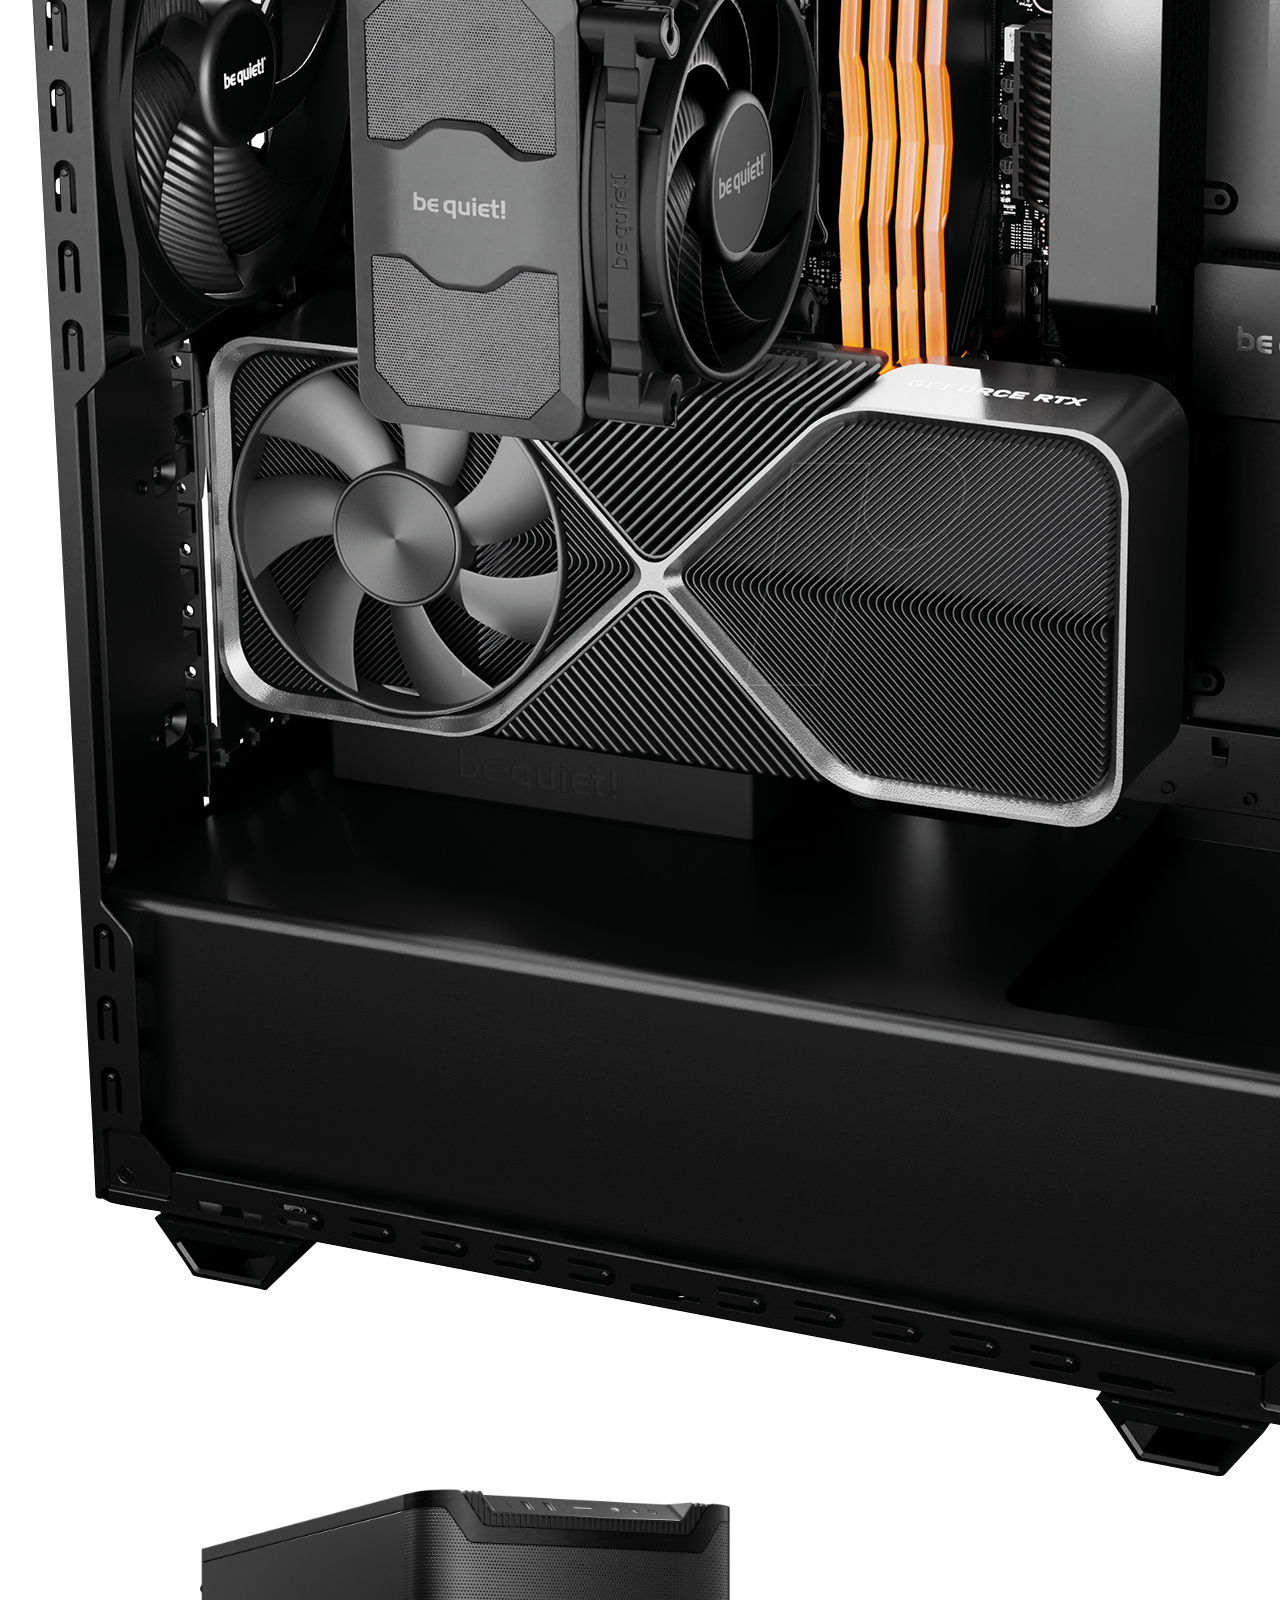
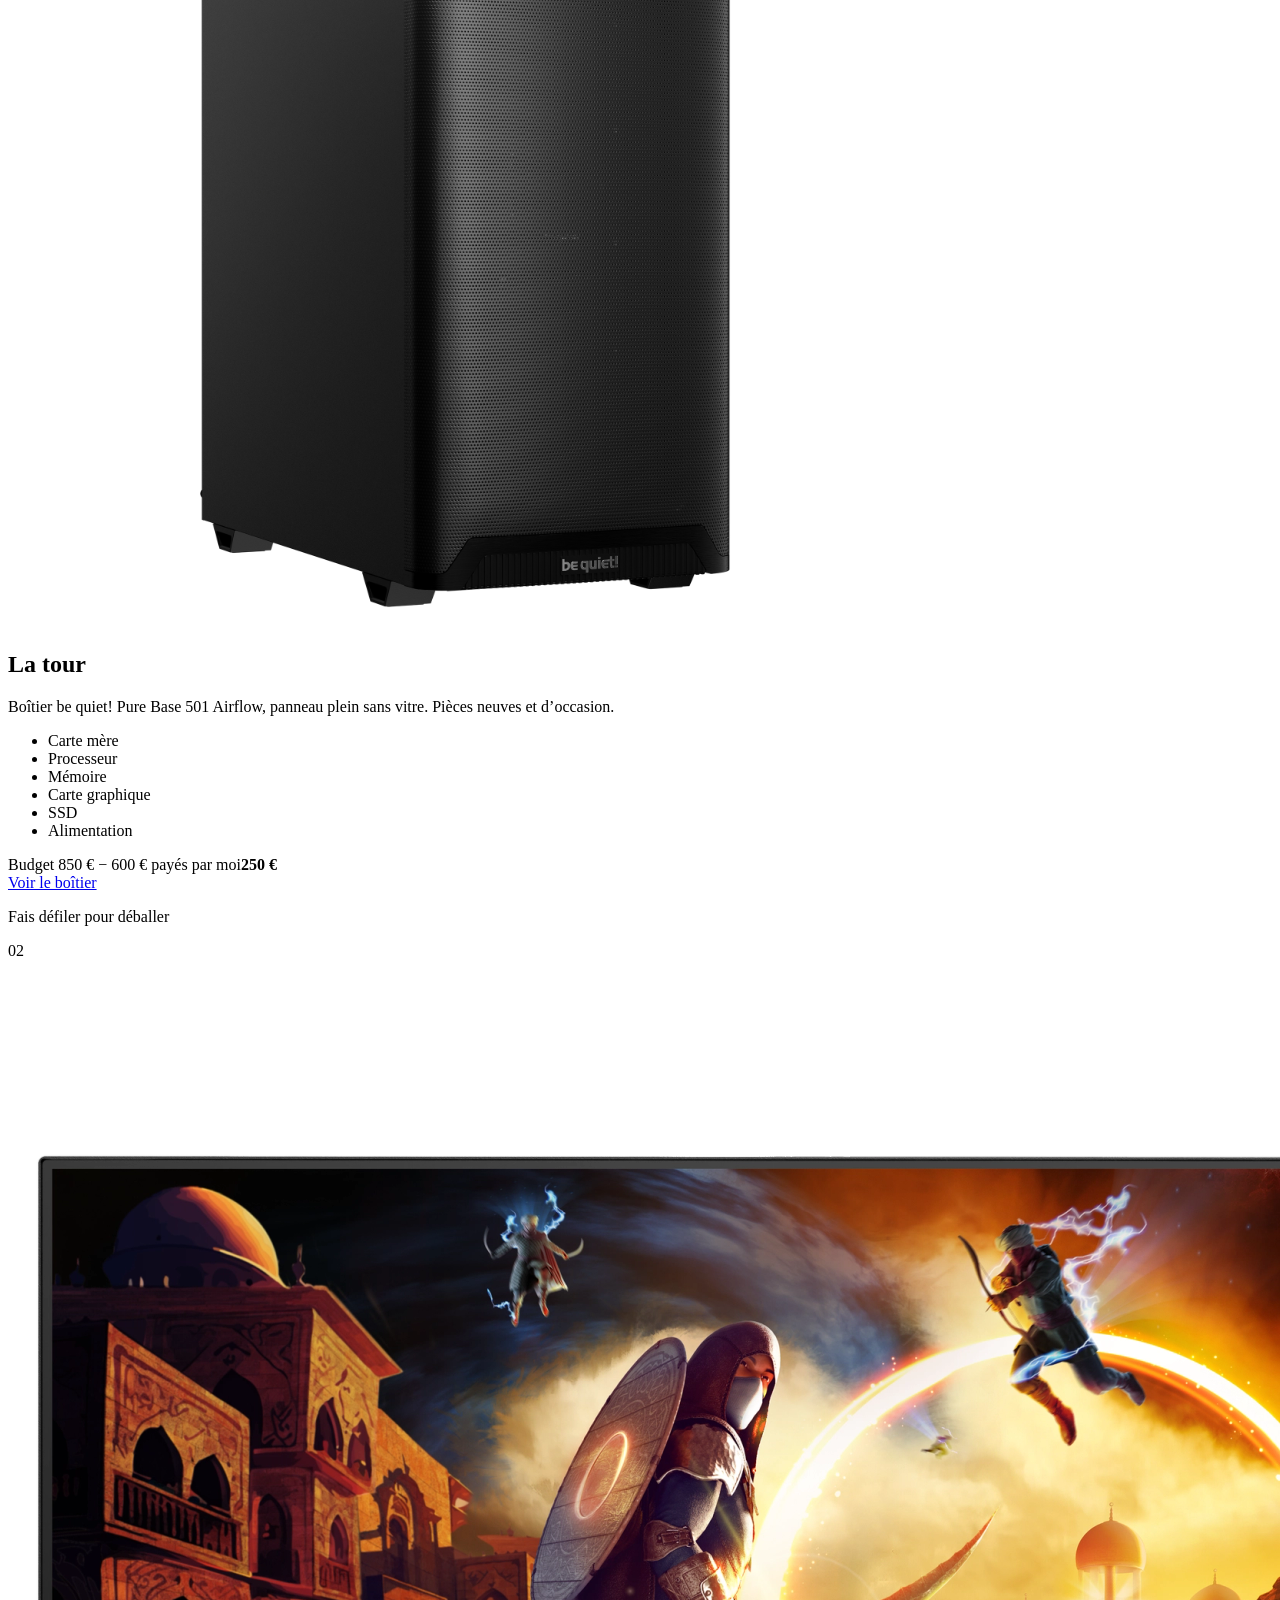
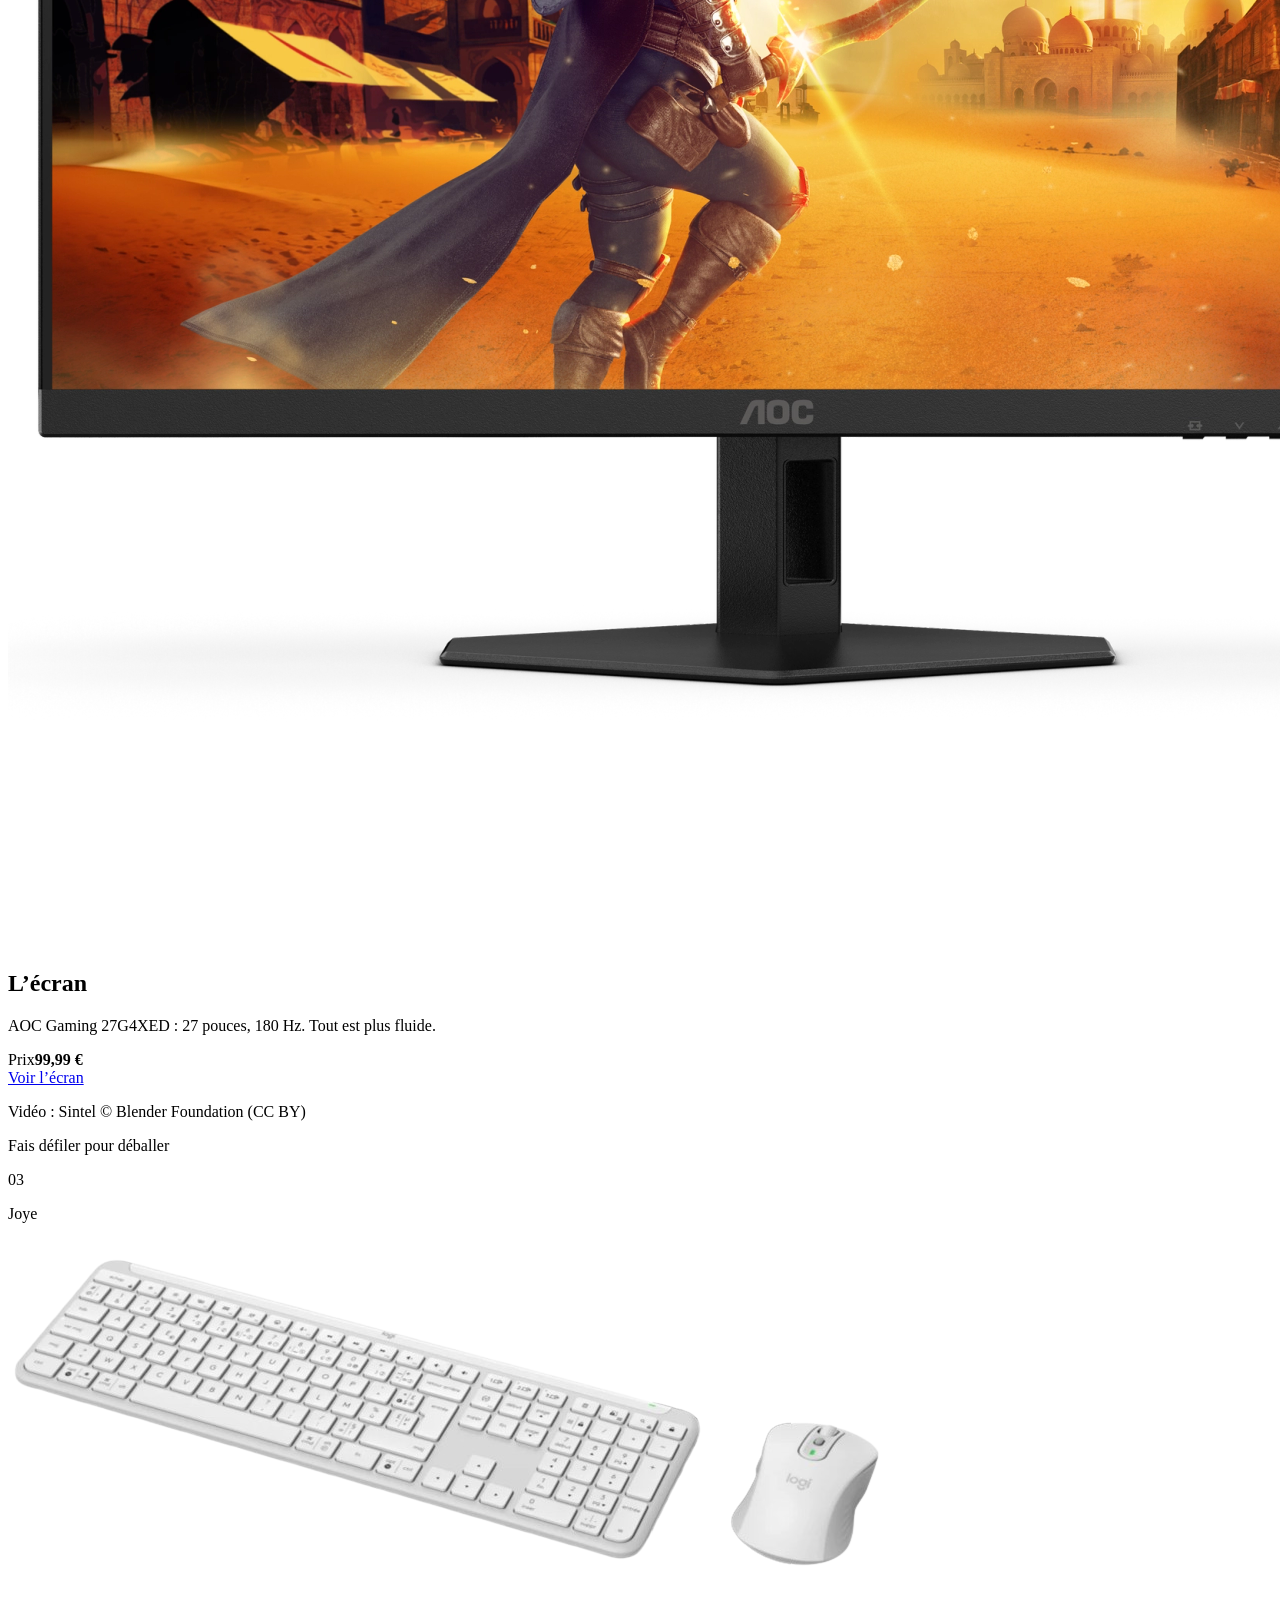
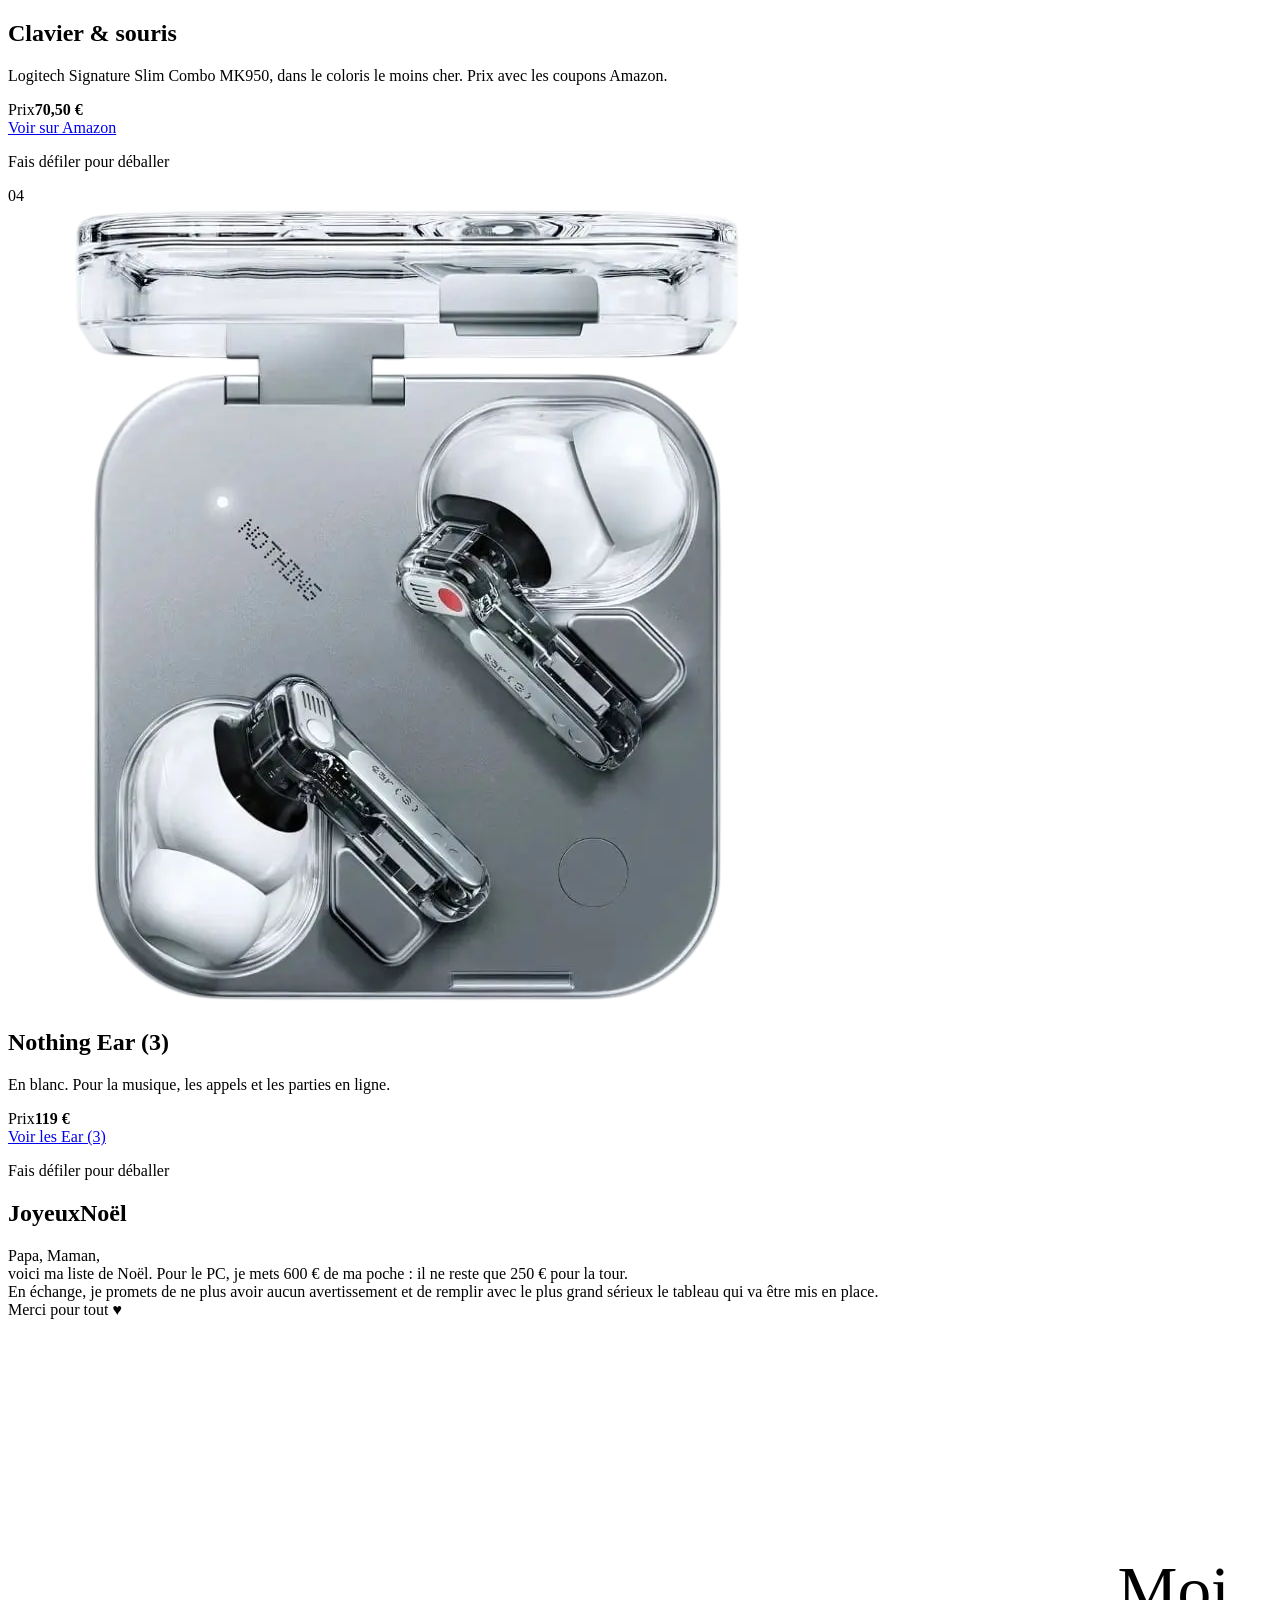
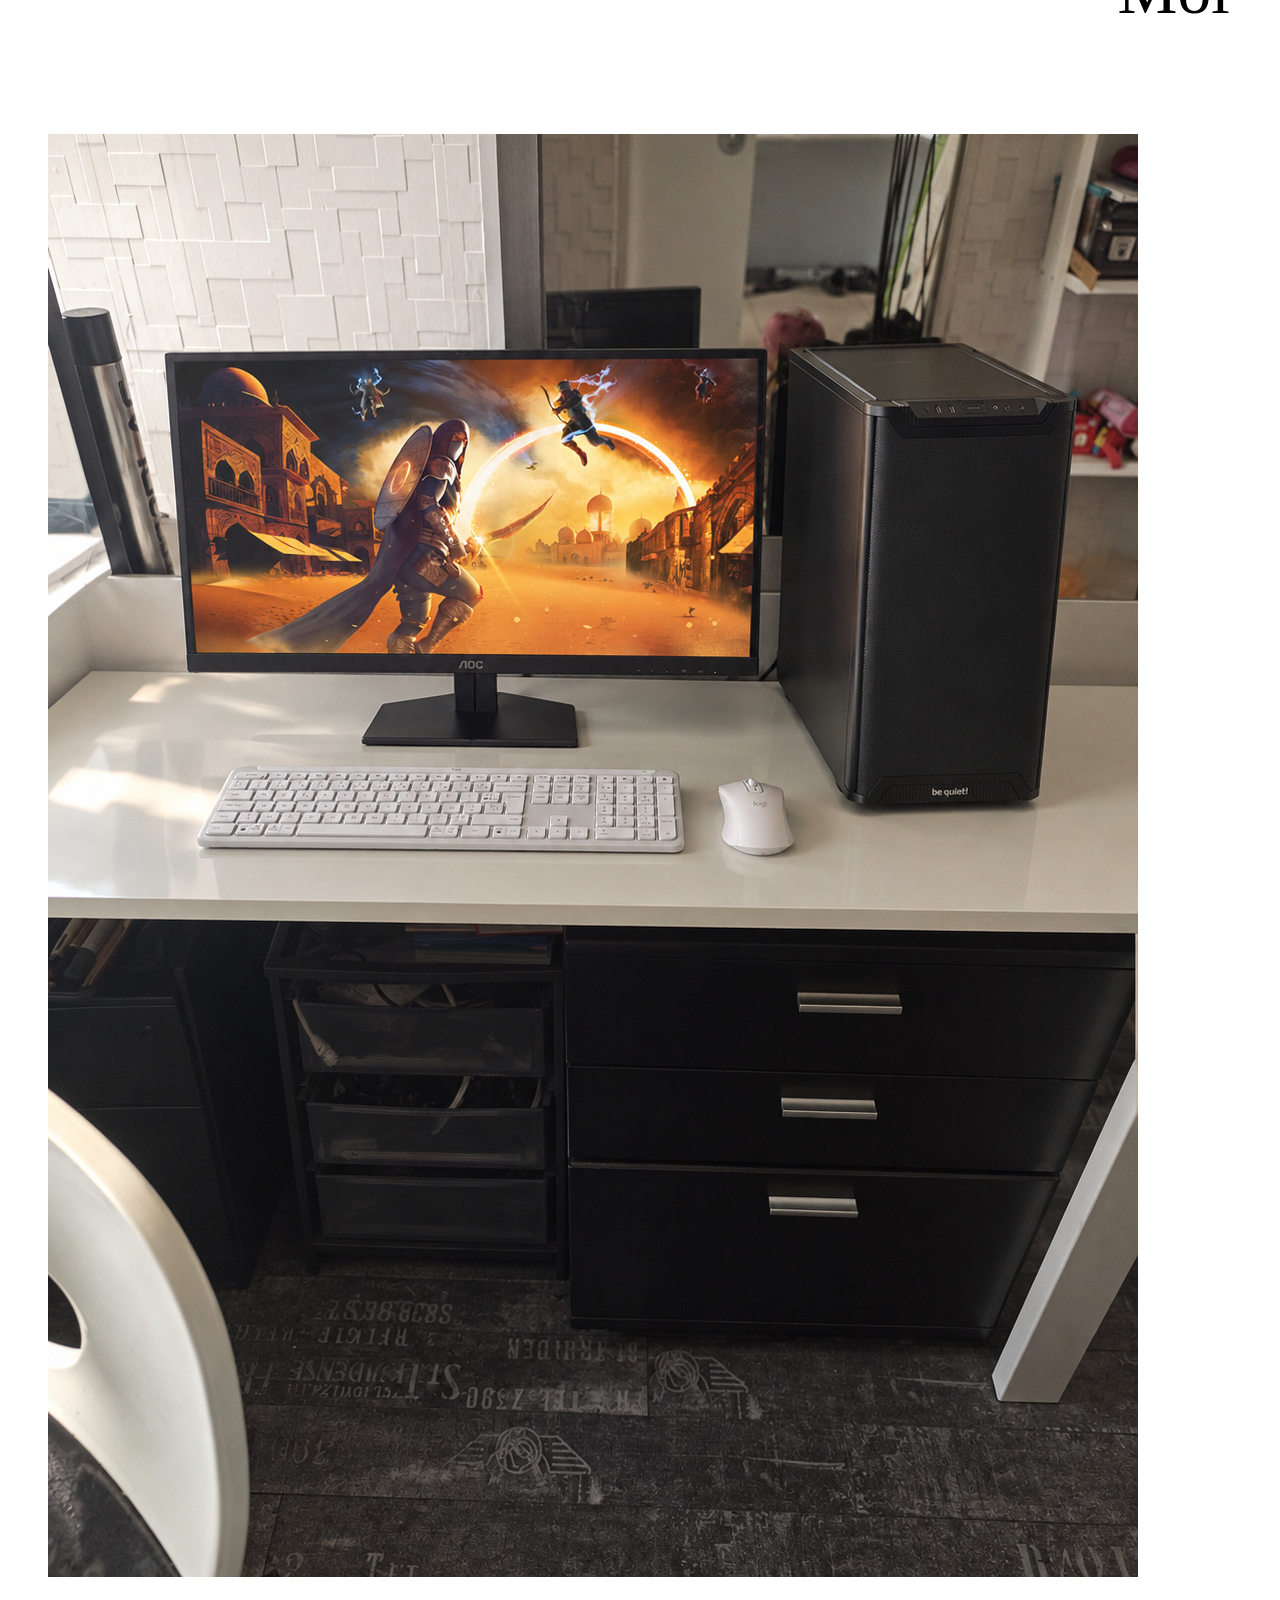
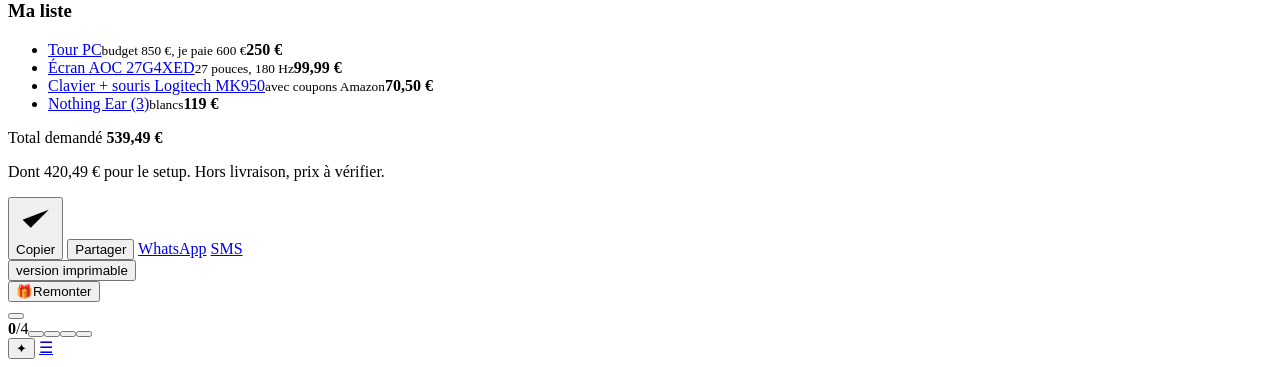
==== commit ba89106a: "Rename file (17).html to index.html" ====
--- a/index.html
+++ b/index.html
@@ -1,285 +1,146 @@
 <!doctype html>
-<html lang="fr" data-scene="setup">
+<html lang="fr">
 <head>
 <meta charset="utf-8">
 <meta name="viewport" content="width=device-width,initial-scale=1,viewport-fit=cover">
 <title>Ma liste de Noël 🎄</title>
-<meta name="description" content="Un PC gamer et des Nothing Ear (3). Ce sont des idées, pas des obligations.">
-<meta name="theme-color" content="#b7cef1">
-<script>
-(function(h){var s,q=location.search,hr=new Date().getHours();h.className+=" js";try{s=localStorage.getItem("motion")}catch(e){}
-if(s==="off"||(!s&&matchMedia("(prefers-reduced-motion: reduce)").matches))h.className+=" no-motion";
-if(/nuit/.test(q)||(!/jour/.test(q)&&(hr>=20||hr<6)))h.className+=" night";
-h.setAttribute("data-scene",location.hash==="#ear"?"ear":"setup");
-document.addEventListener("error",function(e){var i=e.target;if(!i||i.tagName!=="IMG")return;
-if(i.dataset.fallback&&!i.dataset.tried){i.dataset.tried="1";i.src=i.dataset.fallback;return}
-var b=i.closest("[data-slot]");if(b)b.classList.add("is-missing")},true)})(document.documentElement);
-</script>
+<meta name="theme-color" content="#f3efe5">
+<link rel="icon" href="data:image/svg+xml,%3Csvg xmlns='http://www.w3.org/2000/svg' viewBox='0 0 100 100'%3E%3Ctext y='.9em' font-size='90'%3E%F0%9F%8E%84%3C/text%3E%3C/svg%3E">
 <link rel="preconnect" href="https://fonts.googleapis.com">
 <link rel="preconnect" href="https://fonts.gstatic.com" crossorigin>
-<link rel="stylesheet" href="https://fonts.googleapis.com/css2?family=Barlow+Condensed:wght@600;800&family=Caveat:wght@500;700&family=Space+Grotesk:wght@400;500;700&display=swap">
+<link rel="stylesheet" href="https://fonts.googleapis.com/css2?family=Caveat:wght@600;700&family=Space+Grotesk:wght@400;500;700&display=swap">
 <link rel="stylesheet" href="style.css">
-<script src="app.js" defer></script>
 </head>
 <body>
-<div class="curtain curtain--intro is-closed" aria-hidden="true">
-  <div class="curtain__half curtain__half--l"></div>
-  <div class="curtain__half curtain__half--r"></div>
-  <div class="curtain__deco"><span class="bow bow--big"></span><p class="curtain__tag"><span>Pour vous.</span><strong>Ma liste de Noël</strong></p><p class="curtain__hint">Touchez pour ouvrir</p></div>
+
+<div class="intro-cadeau" id="intro">
+  <i class="papier g"></i><i class="papier d"></i><i class="ruban v"></i><i class="ruban h"></i>
+  <button class="noeud" id="tirer"><span>Tire sur le ruban</span></button>
 </div>
 
-<a class="skip" href="#contenu">Aller au contenu</a>
+<canvas class="neige" id="neige" aria-hidden="true"></canvas>
+<div class="curseur-flocon" id="flocon" aria-hidden="true">❄</div>
+<div class="toast" id="toast" role="status"></div>
+<dialog class="zoom" id="zoom"><img alt=""></dialog>
 
-<header class="top">
-  <a class="brand" href="#setup" data-go="setup"><span class="brand__dot" aria-hidden="true"></span>Noël 2026</a>
-  <div class="top__actions">
-    <button class="chip" type="button" data-motion aria-pressed="true"><span class="chip__switch" aria-hidden="true"></span><span class="chip__label">Animations</span></button>
-    <button class="chip" type="button" data-music aria-pressed="false" aria-label="Musique de Noël">♪<span class="chip__label">Musique</span></button>
-    <button class="chip chip--solid" type="button" data-open-list aria-haspopup="dialog">🎁 Ma liste</button>
-  </div>
-</header>
+<main>
+  <header class="intro" id="haut">
+    <button class="boule mag" id="boule" aria-label="Boule de Noël"></button>
+    <p class="sur">Ma liste de Noël</p>
+    <h1 class="geant"><span><span style="--i:0">Quatre</span></span><span><span style="--i:1">cadeaux</span></span><span><span style="--i:2">à déballer.</span></span></h1>
+    <div class="horloge" id="horloge" aria-label="Compte à rebours avant Noël">
+      <span class="case"><b data-k="j">--</b>jours</span><span class="case"><b data-k="h">--</b>heures</span><span class="case"><b data-k="m">--</b>min</span>
+    </div>
+    <ol class="sommaire">
+      <li><a href="#setup"><b>01</b>La tour</a></li>
+      <li><a href="#ecran"><b>02</b>L’écran</a></li>
+      <li><a href="#clavier"><b>03</b>Clavier &amp; souris</a></li>
+      <li><a href="#ear"><b>04</b>Nothing Ear (3)</a></li>
+    </ol>
+    <p class="defile">Fais défiler pour déballer ↓</p>
+  </header>
 
-<div class="garland" aria-hidden="true">
-  <svg viewBox="0 0 1000 40" preserveAspectRatio="none"><path d="M0 4Q50 34 100 4T200 4T300 4T400 4T500 4T600 4T700 4T800 4T900 4T1000 4"/></svg>
-  <i style="--k:0"></i><i style="--k:1"></i><i style="--k:2"></i><i style="--k:3"></i><i style="--k:4"></i><i style="--k:5"></i><i style="--k:6"></i><i style="--k:7"></i><i style="--k:8"></i><i style="--k:9"></i>
-</div>
-<canvas class="snow" aria-hidden="true"></canvas>
-<canvas class="fx" aria-hidden="true"></canvas>
-
-<div class="toast" role="status" hidden>
-  <span class="toast__icon" aria-hidden="true">🏆</span>
-  <p><small>Succès débloqué</small><strong>Lutin secret</strong><span>Tu as trouvé le code caché. Joyeux Noël !</span></p>
-</div>
-
-<main id="contenu">
-<h1 class="sr-only">Ma liste de Noël</h1>
-
-<!-- ========== 01 · SETUP ========== -->
-<article class="scene scene--setup" id="setup" aria-labelledby="setup-title">
-  <section class="hero">
-    <button class="bauble" type="button" aria-label="Faire sonner la boule de Noël"><span class="bauble__string"></span><span class="bauble__cap"></span><span class="bauble__ball"></span></button>
-    <p class="hero__kicker"><b>01</b> / 02 · Le setup</p>
-    <p class="word" aria-hidden="true"><span style="--i:0">P</span><span style="--i:1">L</span><span style="--i:2">A</span><span style="--i:3">Y</span><span style="--i:4">.</span></p>
-    <div class="hero__stage">
-      <div class="hero__float">
-        <figure class="hero__tilt photo" data-slot="assets/setup-complet.jpg">
-          <img src="assets/setup-complet.jpg" alt="Le setup PC gamer complet que j'aimerais" fetchpriority="high" decoding="async">
-          <figcaption><span>le setup rêvé</span><span>n° 01</span></figcaption>
-        </figure>
+  <section class="ch" id="setup">
+    <div class="stage">
+      <span class="num" aria-hidden="true">01</span>
+      <div class="scene"><div class="produit" data-slot><div class="boite">
+        <img id="img-ouvert" class="ouvert" src="assets/boitier-ouvert.png" alt="Intérieur du boîtier be quiet! Pure Base 501">
+        <img class="ferme" src="assets/pure-base-501-airflow-black.png" alt="be quiet! Pure Base 501 Airflow Black">
+      </div></div></div>
+      <div class="infos">
+        <h2 class="titre"><span>La tour</span></h2>
+        <p class="detail">Boîtier be quiet! Pure Base 501 Airflow, panneau plein sans vitre. Pièces neuves et d’occasion.</p>
+        <ul class="montage"><li style="--i:0">Carte mère</li><li style="--i:1">Processeur</li><li style="--i:2">Mémoire</li><li style="--i:3">Carte graphique</li><li style="--i:4">SSD</li><li style="--i:5">Alimentation</li></ul>
+        <div class="etiquette"><span>Budget <span data-eur="tour"></span> − <span data-eur="part"></span> payés par moi</span><b data-eur="reste" data-compte></b></div>
+        <a class="lien" data-lien="boitier" target="_blank" rel="noopener">Voir le boîtier</a>
       </div>
-      <div class="tag"><div class="tag__card">
-        <p class="tag__top">Pour Noël</p><p class="tag__main">PC gamer</p>
-        <p class="tag__sub">tour : <span data-eur="tour">850 €</span> de budget</p><p class="tag__date"><span data-countdown></span>25.12</p>
-      </div></div>
-    </div>
-    <div class="hero__intro">
-      <h2 id="setup-title" tabindex="-1">Un PC gamer complet.</h2>
-      <p>J'en paie <strong data-eur="part">600 €</strong> avec mon argent de poche. La tour, on la choisit ensemble.</p>
-      <a class="link-arrow" href="#boitier">Voir le détail ↓</a>
+      <p class="indice">Fais défiler pour déballer</p>
     </div>
   </section>
 
-  <section class="section" id="boitier" aria-labelledby="case-title">
-    <header class="section__head reveal">
-      <p class="eyebrow">La tour</p>
-      <h2 id="case-title">be quiet!<br>Pure Base 501 Airflow</h2>
-      <p class="lead">Boîtier ATX sobre, panneau latéral <strong>plein</strong>, sans vitre. Retire le panneau pour voir l'intérieur.</p>
-    </header>
-    <div class="grid2">
-      <figure class="case reveal" data-case>
-        <div class="case__stage" data-slot="assets/boitier-ouvert.png">
-          <img class="case__inside" src="assets/boitier-ouvert.png" alt="Intérieur d'une tour PC ouverte avec ses composants" width="600" height="644" loading="lazy" decoding="async">
-          <div class="case__panel" aria-hidden="true"><i></i><i></i><i></i><i></i><span>Panneau plein · sans vitre</span></div>
-        </div>
-        <figcaption>Exemple d'intérieur : les composants, on les choisit ensemble (neufs et d'occasion).</figcaption>
-        <button class="btn" type="button" data-case-toggle aria-pressed="false">Retirer le panneau</button>
-      </figure>
-      <div class="panel reveal" style="--d:1">
-        <figure class="shot" data-slot="assets/pure-base-501-airflow-black.png">
-          <img src="assets/pure-base-501-airflow-black.png" alt="Boîtier be quiet! Pure Base 501 Airflow noir" loading="lazy" decoding="async">
-        </figure>
-        <ul class="specs">
-          <li><span>Format</span>ATX</li>
-          <li><span>Panneau latéral</span>Plein, sans vitre</li>
-          <li><span>Façade</span>Airflow</li>
-          <li><span>Couleur</span>Noir</li>
-        </ul>
-        <p class="price"><span data-eur="tour">850 €</span> <small>budget de la tour, pièces neuves et d'occasion</small></p>
-        <a class="link-out" href="https://www.bequiet.com/fr/case/5322" target="_blank" rel="noopener">Voir chez be quiet! ↗</a>
+  <section class="ch" id="ecran">
+    <div class="stage">
+      <span class="num" aria-hidden="true">02</span>
+      <div class="scene"><div class="produit" data-slot><div class="cadre">
+        <img id="img-aoc" src="assets/aoc-27g4xed.png" alt="Écran AOC Gaming 27G4XED">
+        <div class="dalle"><video id="video" muted loop playsinline preload="none"></video><i class="fleche"></i></div>
+      </div></div></div>
+      <div class="infos">
+        <h2 class="titre"><span>L’écran</span></h2>
+        <p class="detail">AOC Gaming 27G4XED : 27 pouces, 180 Hz. Tout est plus fluide.</p>
+        <div class="etiquette"><span>Prix</span><b data-eur="aoc" data-compte></b></div>
+        <a class="lien" data-lien="aoc" target="_blank" rel="noopener">Voir l’écran</a>
+        <p class="credit" id="credit" hidden>Vidéo : Sintel © Blender Foundation (CC BY)</p>
       </div>
+      <p class="indice">Fais défiler pour déballer</p>
     </div>
   </section>
 
-  <section class="section" aria-labelledby="parts-title">
-    <header class="section__head reveal"><p class="eyebrow">Autour de la tour</p><h2 id="parts-title">Les pièces.</h2></header>
-    <div class="grid2">
-      <article class="card reveal" aria-labelledby="aoc-title">
-        <div class="card__visual card__visual--screen">
-          <div class="screen" data-slot="assets/aoc-27g4xed.png">
-            <img class="screen__photo" src="https://cdn.sanity.io/images/hf5b3axp/production/2eac8eec71d30a26de396fe84d29f2ad31080120-2011x2000.png?auto=format&amp;w=1400" data-fallback="assets/aoc-27g4xed.png" alt="Écran AOC Gaming 27G4XED" loading="lazy" decoding="async">
-            <video class="screen__video" muted loop playsinline disablepictureinpicture preload="none" aria-label="Vidéo de démonstration dans l'écran" data-sources="assets/video-ecran.mp4 https://media.w3.org/2010/05/sintel/trailer.mp4"></video>
-            <span class="screen__glare" aria-hidden="true"></span>
-            <span class="screen__on" aria-hidden="true"></span>
-            <span class="screen__ui" aria-hidden="true"><span class="cursor"><svg viewBox="0 0 20 24"><path d="M2 2l15 9.5-6.5 1.6L7.5 21z" fill="#fff" stroke="#111" stroke-width="1.6" stroke-linejoin="round"/></svg></span></span>
-          </div>
-          <button class="play" type="button" data-video-toggle aria-label="Lire la vidéo">Lire</button>
-        </div>
-        <div class="card__body">
-          <p class="eyebrow">Écran</p>
-          <h3 id="aoc-title">AOC Gaming 27G4XED</h3>
-          <ul class="chips"><li>27"</li><li>180 Hz</li><li>Fast IPS</li><li>1 ms GtG</li><li>Full HD</li><li>HDR10</li><li>G-Sync Compatible</li></ul>
-          <p class="small">2 × HDMI 2.0, 1 × DisplayPort 1.4, haut-parleurs.</p>
-          <p class="price" data-eur="aoc">99,99 €</p>
-          <a class="link-out" href="https://www.aoc.com/fr/gaming/monitors/27g4xed" target="_blank" rel="noopener">Voir chez AOC ↗</a>
-          <p class="credit" data-video-credit hidden>Vidéo de démo : Sintel, © Blender Foundation.</p>
-        </div>
-      </article>
-
-      <article class="card reveal" style="--d:1" aria-labelledby="logi-title">
-        <div class="card__visual logi" data-logi>
-          <div class="logi__kb" data-slot="assets/logitech-clavier.png"><img src="assets/logitech-clavier.png" alt="Clavier Logitech Signature Slim" loading="lazy" decoding="async"></div>
-          <div class="logi__mouse" data-slot="assets/logitech-souris.png"><img src="assets/logitech-souris.png" alt="Souris Logitech du pack MK950" loading="lazy" decoding="async"></div>
-        </div>
-        <div class="card__body">
-          <p class="eyebrow">Clavier + souris</p>
-          <h3 id="logi-title">Logitech Signature Slim Combo MK950</h3>
-          <p>Coloris : <strong>le moins cher</strong> (blanc ou graphite, peu importe).</p>
-          <p class="price"><span data-eur="logi">70,50 €</span> <small>avec coupons, sur Amazon</small></p>
-          <a class="link-out" href="https://www.amazon.fr/dp/B0CTQN69N1" target="_blank" rel="noopener">Voir sur Amazon ↗</a>
-        </div>
-      </article>
+  <section class="ch" id="clavier">
+    <div class="stage">
+      <span class="num" aria-hidden="true">03</span>
+      <div class="scene"><div class="produit" data-slot><div class="combo">
+        <p class="frappe" aria-hidden="true"><span id="tape"></span><i></i></p>
+        <img class="cl" src="assets/logitech-clavier.png" alt="Clavier Logitech Signature Slim" loading="lazy">
+        <img class="so" src="assets/logitech-souris.png" alt="Souris Logitech Signature" loading="lazy">
+      </div></div></div>
+      <div class="infos">
+        <h2 class="titre"><span>Clavier &amp; souris</span></h2>
+        <p class="detail">Logitech Signature Slim Combo MK950, dans le coloris le moins cher. Prix avec les coupons Amazon.</p>
+        <div class="etiquette"><span>Prix</span><b data-eur="logi" data-compte></b></div>
+        <a class="lien" data-lien="logi" target="_blank" rel="noopener">Voir sur Amazon</a>
+      </div>
+      <p class="indice">Fais défiler pour déballer</p>
     </div>
   </section>
 
-  <section class="section" aria-labelledby="pot-title">
-    <div class="pot reveal">
-      <span class="bow" aria-hidden="true"></span>
-      <p class="eyebrow">Le budget</p>
-      <h2 id="pot-title">Je mets <span data-eur="part">600 €</span> de ma poche dans le PC.</h2>
-      <dl class="sum">
-        <div><dt>Budget de la tour<small>pièces neuves et d'occasion</small></dt><dd data-eur="tour">850 €</dd></div>
-        <div class="sum__me"><dt>Ma participation<small>argent de poche</small></dt><dd>− <span data-eur="part">600 €</span></dd></div>
-        <div class="sum__sub"><dt>Reste pour la tour</dt><dd data-eur="reste">250 €</dd></div>
-        <div><dt>Écran AOC</dt><dd data-eur="aoc">99,99 €</dd></div>
-        <div><dt>Clavier + souris Logitech</dt><dd data-eur="logi">70,50 €</dd></div>
-        <div class="sum__total"><dt>Je vous demande pour le setup</dt><dd data-eur="setup">420,49 €</dd></div>
-      </dl>
-      <p class="note">Hors livraison. Prix repérés, à vérifier.</p>
-      <button class="btn btn--light" type="button" data-open-list>Voir toute ma liste</button>
+  <section class="ch" id="ear">
+    <div class="stage">
+      <span class="num" aria-hidden="true">04</span>
+      <div class="scene"><div class="produit" data-slot><div class="ear">
+        <img id="img-ear" src="assets/nothing-ear-3.png" alt="Nothing Ear (3) blancs" loading="lazy"><i class="etui"></i>
+      </div></div></div>
+      <div class="infos">
+        <h2 class="titre"><span>Nothing Ear (3)</span></h2>
+        <p class="detail">En blanc. Pour la musique, les appels et les parties en ligne.</p>
+        <div class="etiquette"><span>Prix</span><b data-eur="ear" data-compte></b></div>
+        <a class="lien" data-lien="ear" target="_blank" rel="noopener">Voir les Ear (3)</a>
+      </div>
+      <p class="indice">Fais défiler pour déballer</p>
     </div>
   </section>
 
-  <section class="section" aria-labelledby="mot-title">
-    <header class="section__head reveal"><p class="eyebrow">Pour finir</p><h2 id="mot-title">Mon petit mot.</h2></header>
-    <div class="letter reveal">
-      <p style="--l:0">Papa, Maman,</p>
-      <p style="--l:1">Merci d'avoir regardé ma liste jusqu'ici. Pour le PC, je mets <span data-eur="part">600 €</span> de mon argent de poche : il reste <span data-eur="reste">250 €</span> pour compléter la tour.</p>
-      <p style="--l:2">En échange, je promets de ne plus avoir aucun avertissement et de remplir avec le plus grand sérieux le tableau qui va être mis en place.</p>
-      <p class="letter__sign" style="--l:3">— <span data-sign>Moi</span> ♥</p>
+  <section class="fin" id="liste">
+    <div class="lettre" data-io>
+      <h2 class="joyeux"><span>Joyeux</span><span>Noël</span></h2>
+      <p class="mot" id="mot"></p>
+      <svg class="signature" viewBox="0 0 300 90" aria-hidden="true"><text x="290" y="66" text-anchor="end" id="sig"></text></svg>
     </div>
+    <figure class="photo" data-slot data-io><img src="assets/setup-complet.jpg" alt="Le setup complet" loading="lazy"></figure>
+    <div class="recap" data-io>
+      <h3>Ma liste</h3>
+      <ul id="recap"></ul>
+      <p class="total">Total demandé <b data-eur="all" data-compte></b></p>
+      <p class="note">Dont <span data-eur="setup"></span> pour le setup. Hors livraison, prix à vérifier.</p>
+      <div class="actions">
+        <button class="btn" id="copier"><svg class="coche" viewBox="0 0 24 24"><path d="M4 12l5 5L20 6"/></svg>Copier</button>
+        <button class="btn" id="partager">Partager</button>
+        <a class="btn clair" id="wa" target="_blank" rel="noopener">WhatsApp</a>
+        <a class="btn clair" id="sms">SMS</a>
+      </div>
+      <button class="imprimer" id="imprimer">version imprimable</button>
+    </div>
+    <button class="remonter" id="remonter"><span>🎁</span>Remonter</button>
   </section>
-
-  <a class="next" href="#ear" data-go="ear"><b>02</b><span>Page suivante<strong>Nothing Ear (3)</strong></span><i aria-hidden="true">→</i></a>
-</article>
-
-<!-- ========== 02 · EAR (3) ========== -->
-<article class="scene scene--ear" id="ear" aria-labelledby="ear-title">
-  <section class="hero">
-    <button class="bauble bauble--green" type="button" aria-label="Faire sonner la boule de Noël"><span class="bauble__string"></span><span class="bauble__cap"></span><span class="bauble__ball"></span></button>
-    <p class="hero__kicker"><b>02</b> / 02 · Le son</p>
-    <p class="word" aria-hidden="true"><span style="--i:0">S</span><span style="--i:1">O</span><span style="--i:2">U</span><span style="--i:3">N</span><span style="--i:4">D</span><span style="--i:5">.</span></p>
-    <div class="hero__stage">
-      <span class="waves" aria-hidden="true"><i style="--k:0"></i><i style="--k:1"></i><i style="--k:2"></i></span>
-      <div class="hero__float">
-        <figure class="hero__tilt product" data-slot="assets/nothing-ear-3.png">
-          <img src="assets/nothing-ear-3.png" data-fallback="https://cdn.shopify.com/s/files/1/0585/5258/2321/files/Ear3-white_9c7c5465-3f29-4bb9-a438-7883444a6bad.png?v=1758101979&amp;width=1200" alt="Écouteurs Nothing Ear (3) blancs" decoding="async">
-        </figure>
-      </div>
-      <span class="hero__shadow" aria-hidden="true"></span>
-      <div class="tag"><div class="tag__card">
-        <p class="tag__top">Pour Noël</p><p class="tag__main" data-eur="ear">119 €</p>
-        <p class="tag__sub">Nothing Ear (3) · blanc</p><p class="tag__date"><span data-countdown></span>25.12</p>
-      </div></div>
-    </div>
-    <div class="hero__intro">
-      <h2 id="ear-title" tabindex="-1">Nothing Ear (3).</h2>
-      <p>Des écouteurs sans fil, en blanc.</p>
-      <a class="link-out" href="https://fr.nothing.tech/products/ear-3" target="_blank" rel="noopener">Voir chez Nothing ↗</a>
-    </div>
-  </section>
-
-  <section class="section" aria-label="Détails des Nothing Ear (3)">
-    <div class="grid2 grid2--ear">
-      <figure class="banner reveal" data-slot="visuel Nothing">
-        <img src="https://cdn.sanity.io/images/gtd4w1cq/production/93af6a6f88ce484e7947262a8904b378739de91a-4096x2305.jpg?w=1200&amp;auto=format" alt="Visuel officiel des Nothing Ear (3)" width="1200" height="675" loading="lazy" decoding="async">
-      </figure>
-      <div class="panel reveal" style="--d:1">
-        <p class="eyebrow">Écouteurs</p>
-        <h3>Nothing Ear (3)</h3>
-        <ul class="specs">
-          <li><span>Prix repéré</span><b data-eur="ear">119 €</b></li>
-          <li><span>Coloris</span>Blanc</li>
-        </ul>
-        <a class="link-out" href="https://fr.nothing.tech/products/ear-3" target="_blank" rel="noopener">Voir la fiche officielle ↗</a>
-      </div>
-    </div>
-  </section>
-
-  <a class="next" href="#setup" data-go="setup"><i aria-hidden="true">←</i><span>Revenir à<strong>Le setup</strong></span><b>01</b></a>
-</article>
 </main>
 
-<footer class="end">
-  <section class="advent" aria-labelledby="advent-title">
-    <p class="eyebrow">En attendant le 25</p>
-    <h2 id="advent-title">Calendrier de l'Avent</h2>
-    <div class="advent__grid"></div>
-    <p class="advent__msg" role="status"></p>
-  </section>
-  <p class="end__big">Ce sont des idées,<br>pas des obligations.</p>
-  <button class="thanks" type="button" data-thanks>Merci ! ♥</button>
-  <p class="small">Prix repérés en ligne, à vérifier.</p>
-</footer>
-
-<nav class="switch" aria-label="Pages">
-  <span class="switch__pill" aria-hidden="true"></span>
-  <a href="#setup" data-go="setup" aria-current="page"><b>01</b> Setup</a>
-  <a href="#ear" data-go="ear"><b>02</b> Ear (3)</a>
+<nav class="pilule" aria-label="Navigation">
+  <button class="vinyle mag" id="son" aria-label="Musique" aria-pressed="false"><i></i></button>
+  <div class="pas"><span><b id="pasN">0</b>/4</span><span id="points"></span></div>
+  <button class="mag" id="anim" aria-label="Animations" aria-pressed="true">✦</button>
+  <a class="mag" href="#liste" aria-label="Ma liste">☰</a>
 </nav>
 
-<div class="curtain curtain--page" hidden aria-hidden="true">
-  <div class="curtain__half curtain__half--l"></div>
-  <div class="curtain__half curtain__half--r"></div>
-  <div class="curtain__deco"><span class="bow bow--big"></span><p class="curtain__tag"><span>Pour toi.</span><strong>Joyeux Noël</strong></p></div>
-</div>
-
-<dialog class="sheet" id="liste" aria-labelledby="liste-title">
-  <form class="sheet__inner" method="dialog">
-    <header class="sheet__head">
-      <div><p class="eyebrow">Pour vous</p><h2 id="liste-title">Ma liste de Noël</h2></div>
-      <button class="icon-btn" value="close" aria-label="Fermer">×</button>
-    </header>
-    <h3>PC gamer</h3>
-    <ul class="lines">
-      <li><a href="https://www.bequiet.com/fr/case/5322" target="_blank" rel="noopener">Tour PC<small>be quiet! Pure Base 501 Airflow + pièces neuves et d'occasion</small></a><b data-eur="tour">850 €</b></li>
-      <li><span>Ma participation<small>argent de poche</small></span><b>− <span data-eur="part">600 €</span></b></li>
-      <li><a href="https://www.aoc.com/fr/gaming/monitors/27g4xed" target="_blank" rel="noopener">Écran AOC 27G4XED</a><b data-eur="aoc">99,99 €</b></li>
-      <li><a href="https://www.amazon.fr/dp/B0CTQN69N1" target="_blank" rel="noopener">Logitech MK950<small>coloris le moins cher · coupons Amazon</small></a><b data-eur="logi">70,50 €</b></li>
-    </ul>
-    <p class="subtotal"><span>Pour le setup</span><b data-eur="setup">420,49 €</b></p>
-    <h3>Écouteurs</h3>
-    <ul class="lines">
-      <li><a href="https://fr.nothing.tech/products/ear-3" target="_blank" rel="noopener">Nothing Ear (3)<small>coloris blanc</small></a><b data-eur="ear">119 €</b></li>
-    </ul>
-    <div class="sheet__total"><span>Ce que je vous demande<small>hors livraison · prix à vérifier</small></span><b data-eur="all">539,49 €</b></div>
-    <p class="note">Ma promesse : plus aucun avertissement, et le tableau rempli avec le plus grand sérieux.</p>
-    <div class="sheet__actions">
-      <button class="btn" type="button" data-copy>Copier</button>
-      <button class="btn btn--dark" type="button" data-share>Partager</button>
-    </div>
-    <p class="sheet__status" role="status"></p>
-    <p class="sheet__end">Ce sont des idées, pas des obligations. Merci !</p>
-  </form>
-</dialog>
+<script src="app.js" defer></script>
 </body>
 </html>
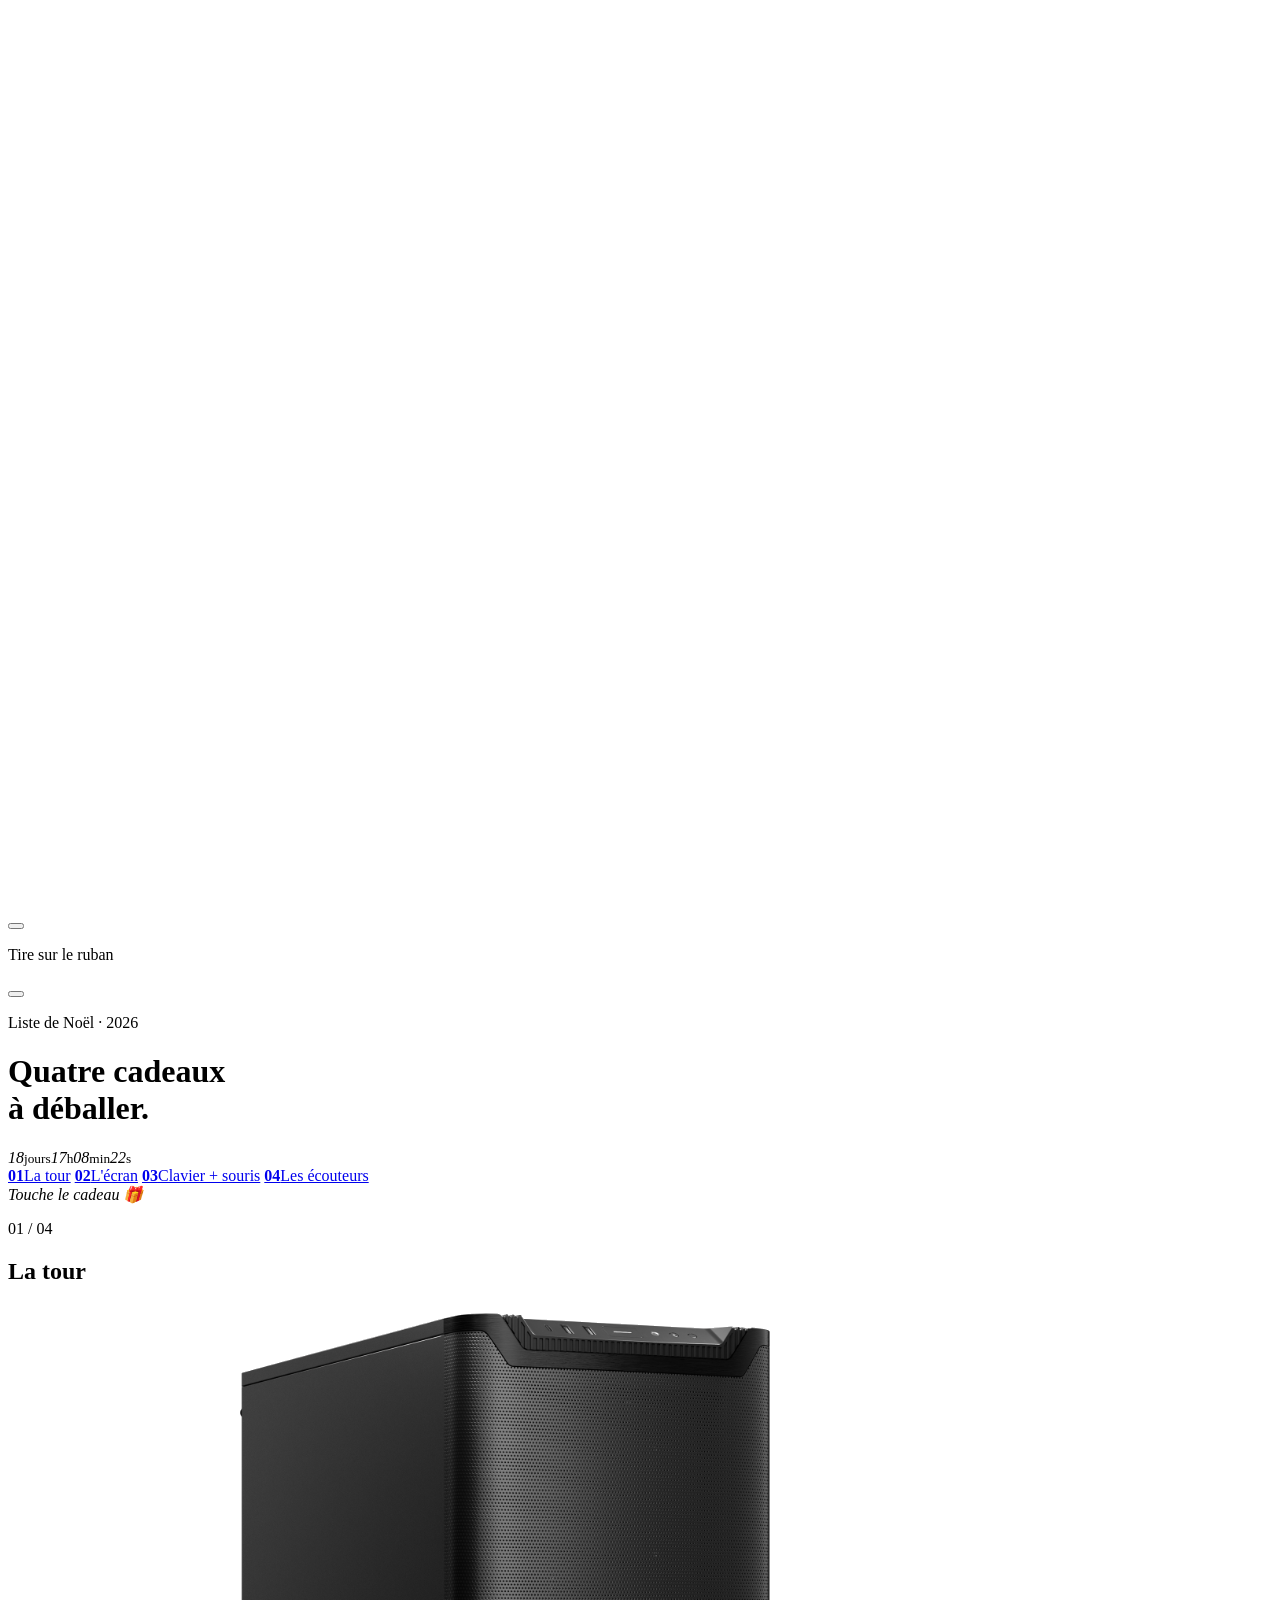
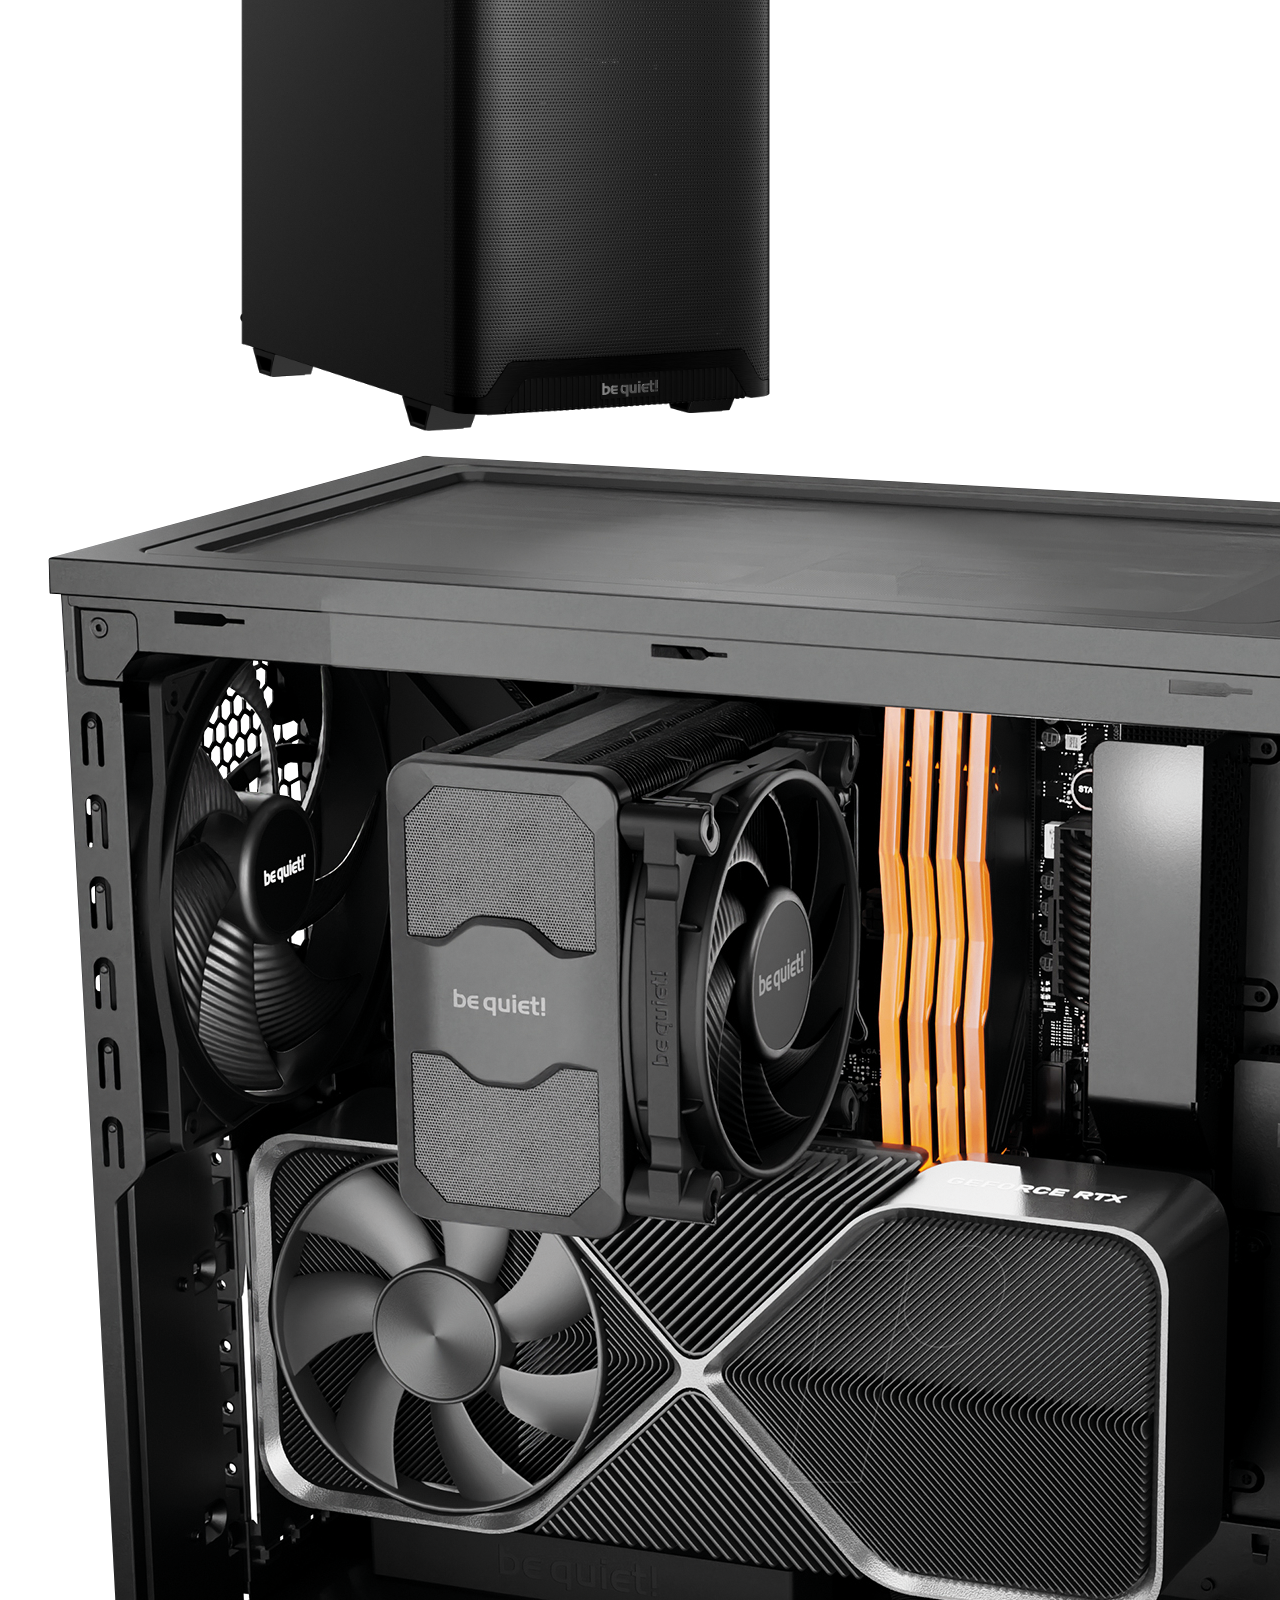
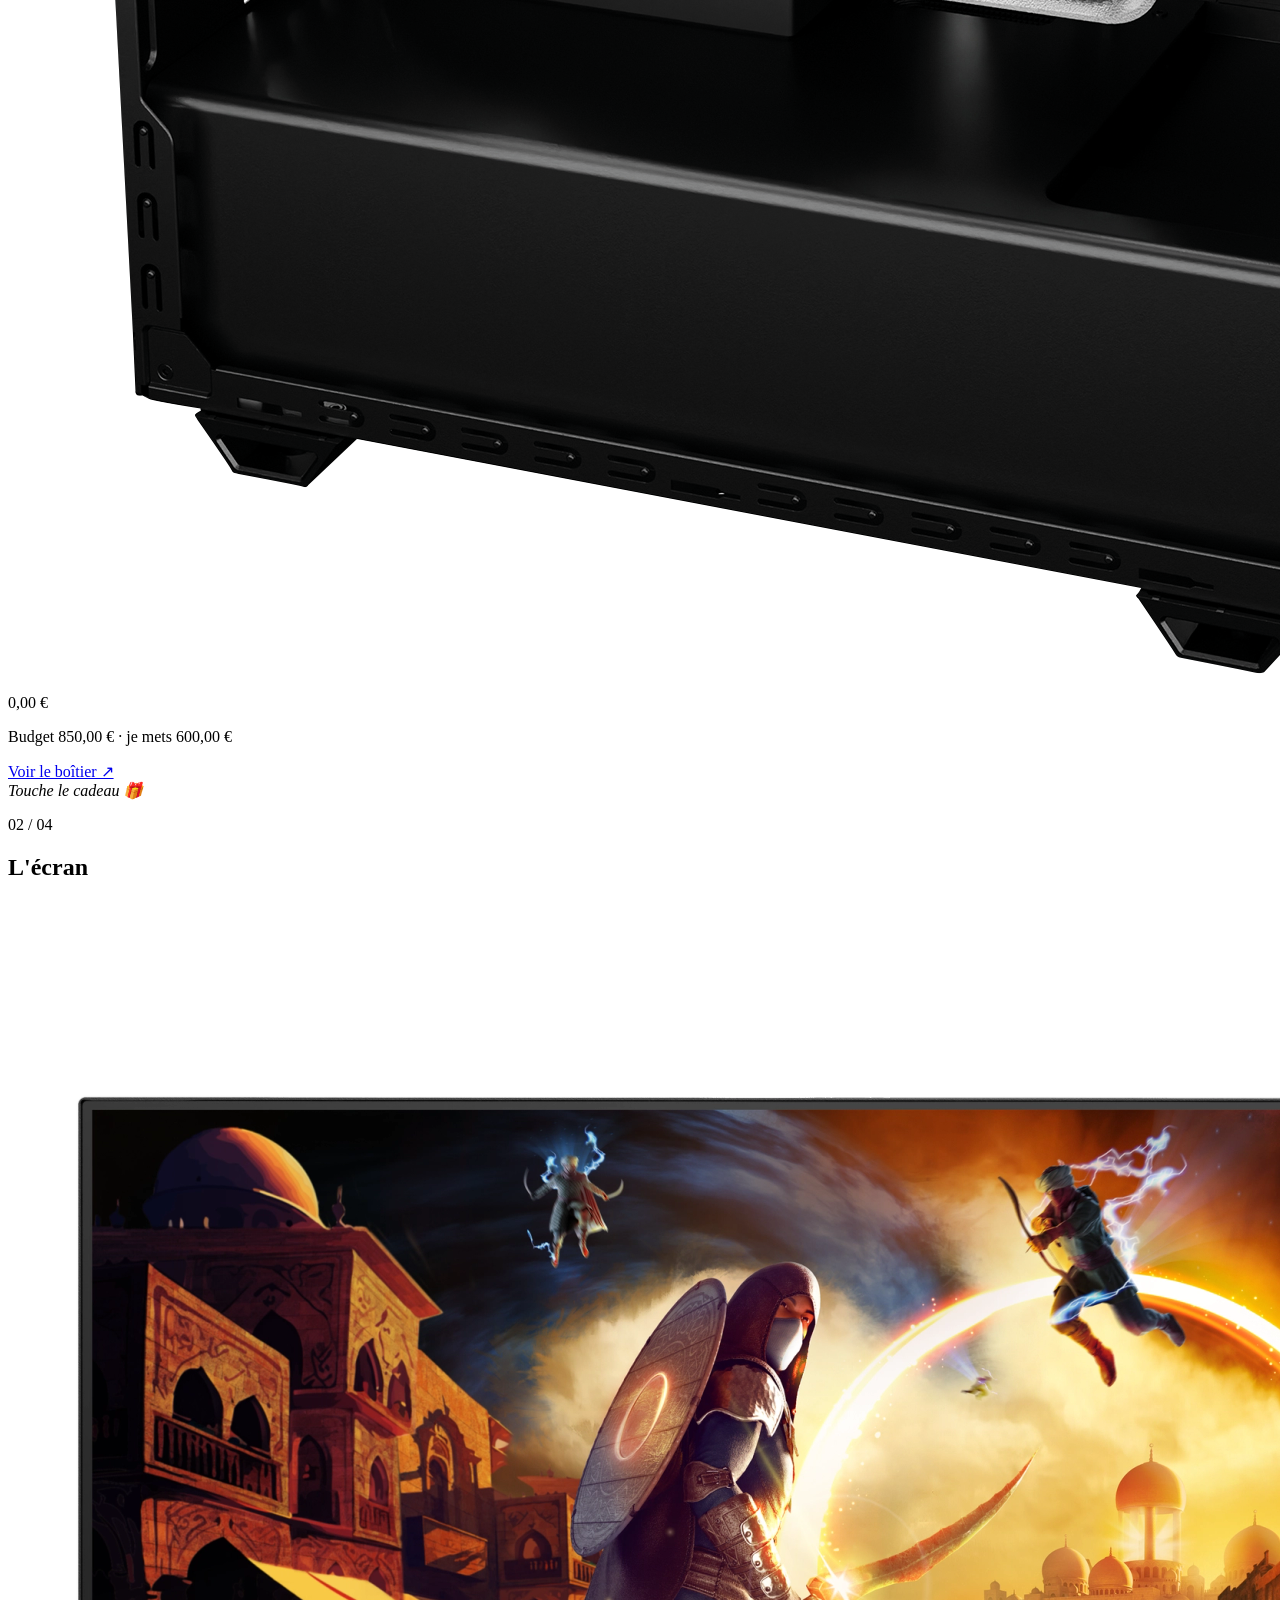
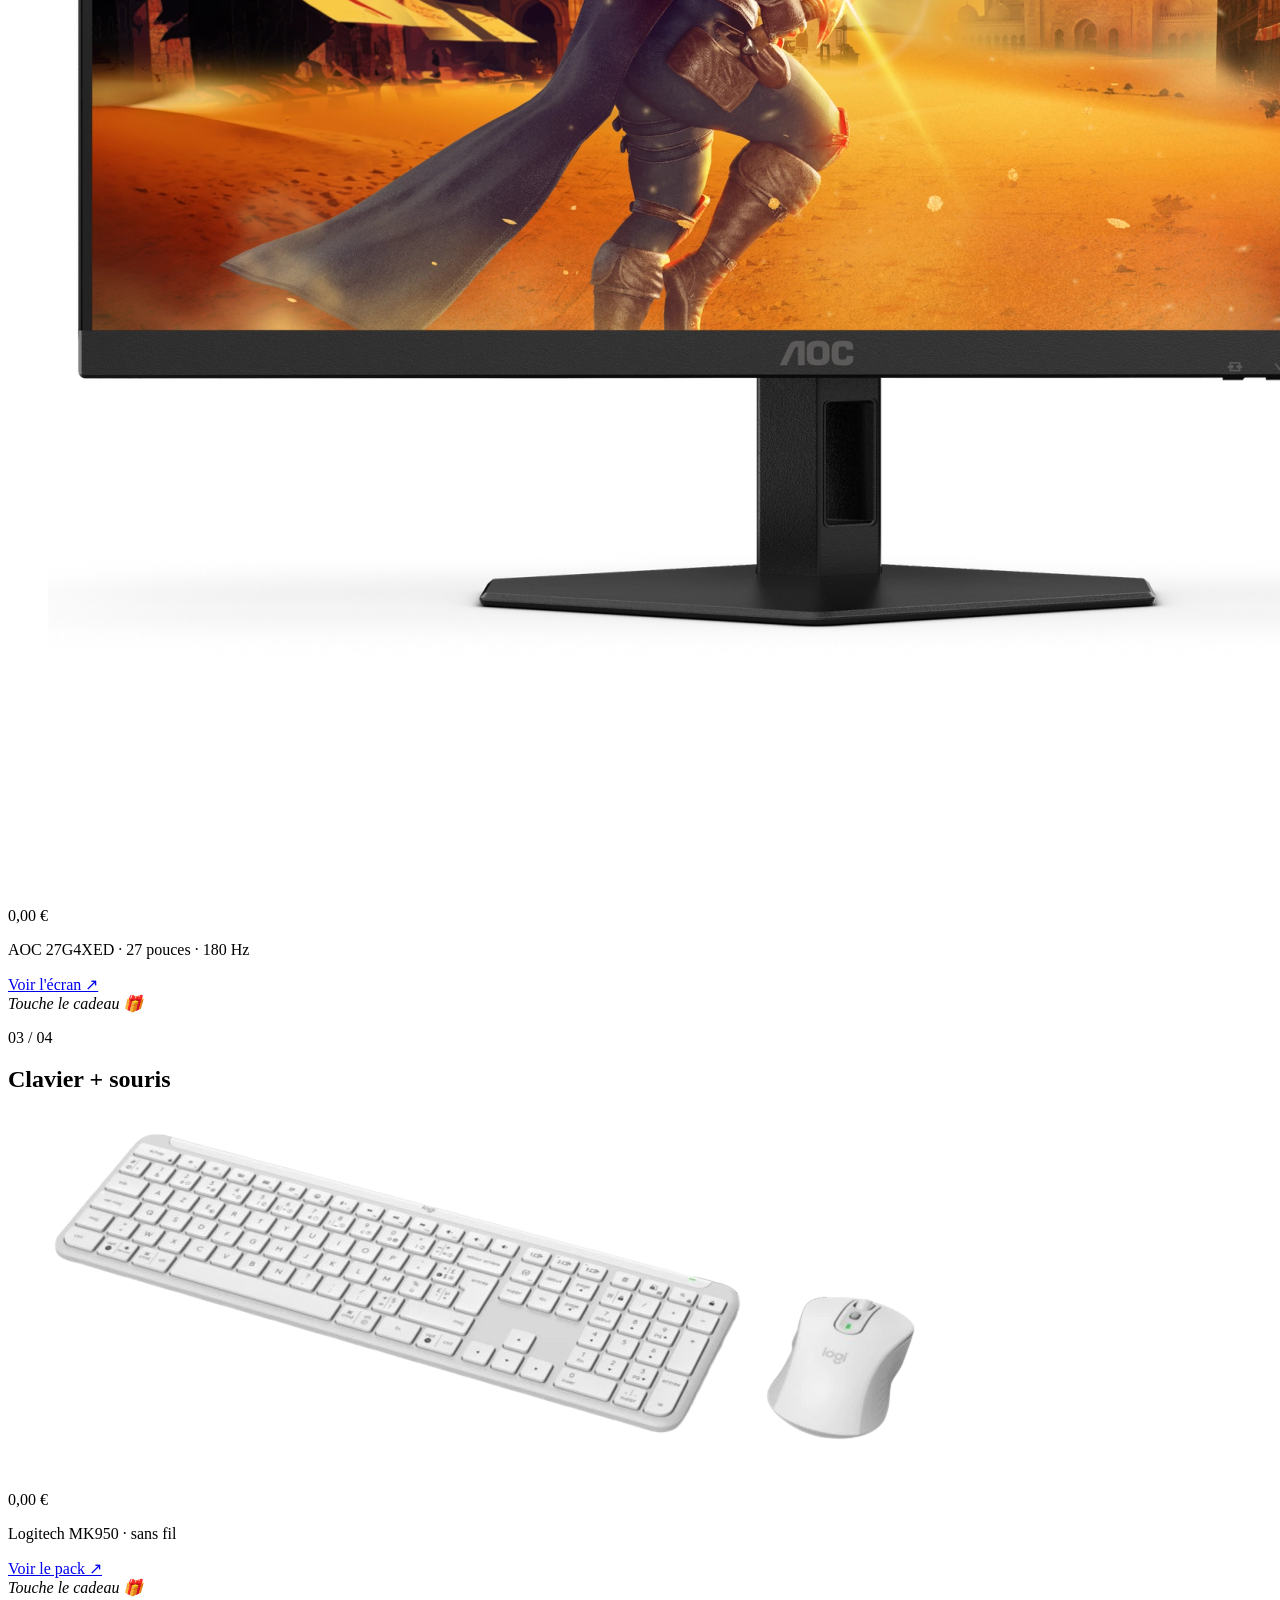
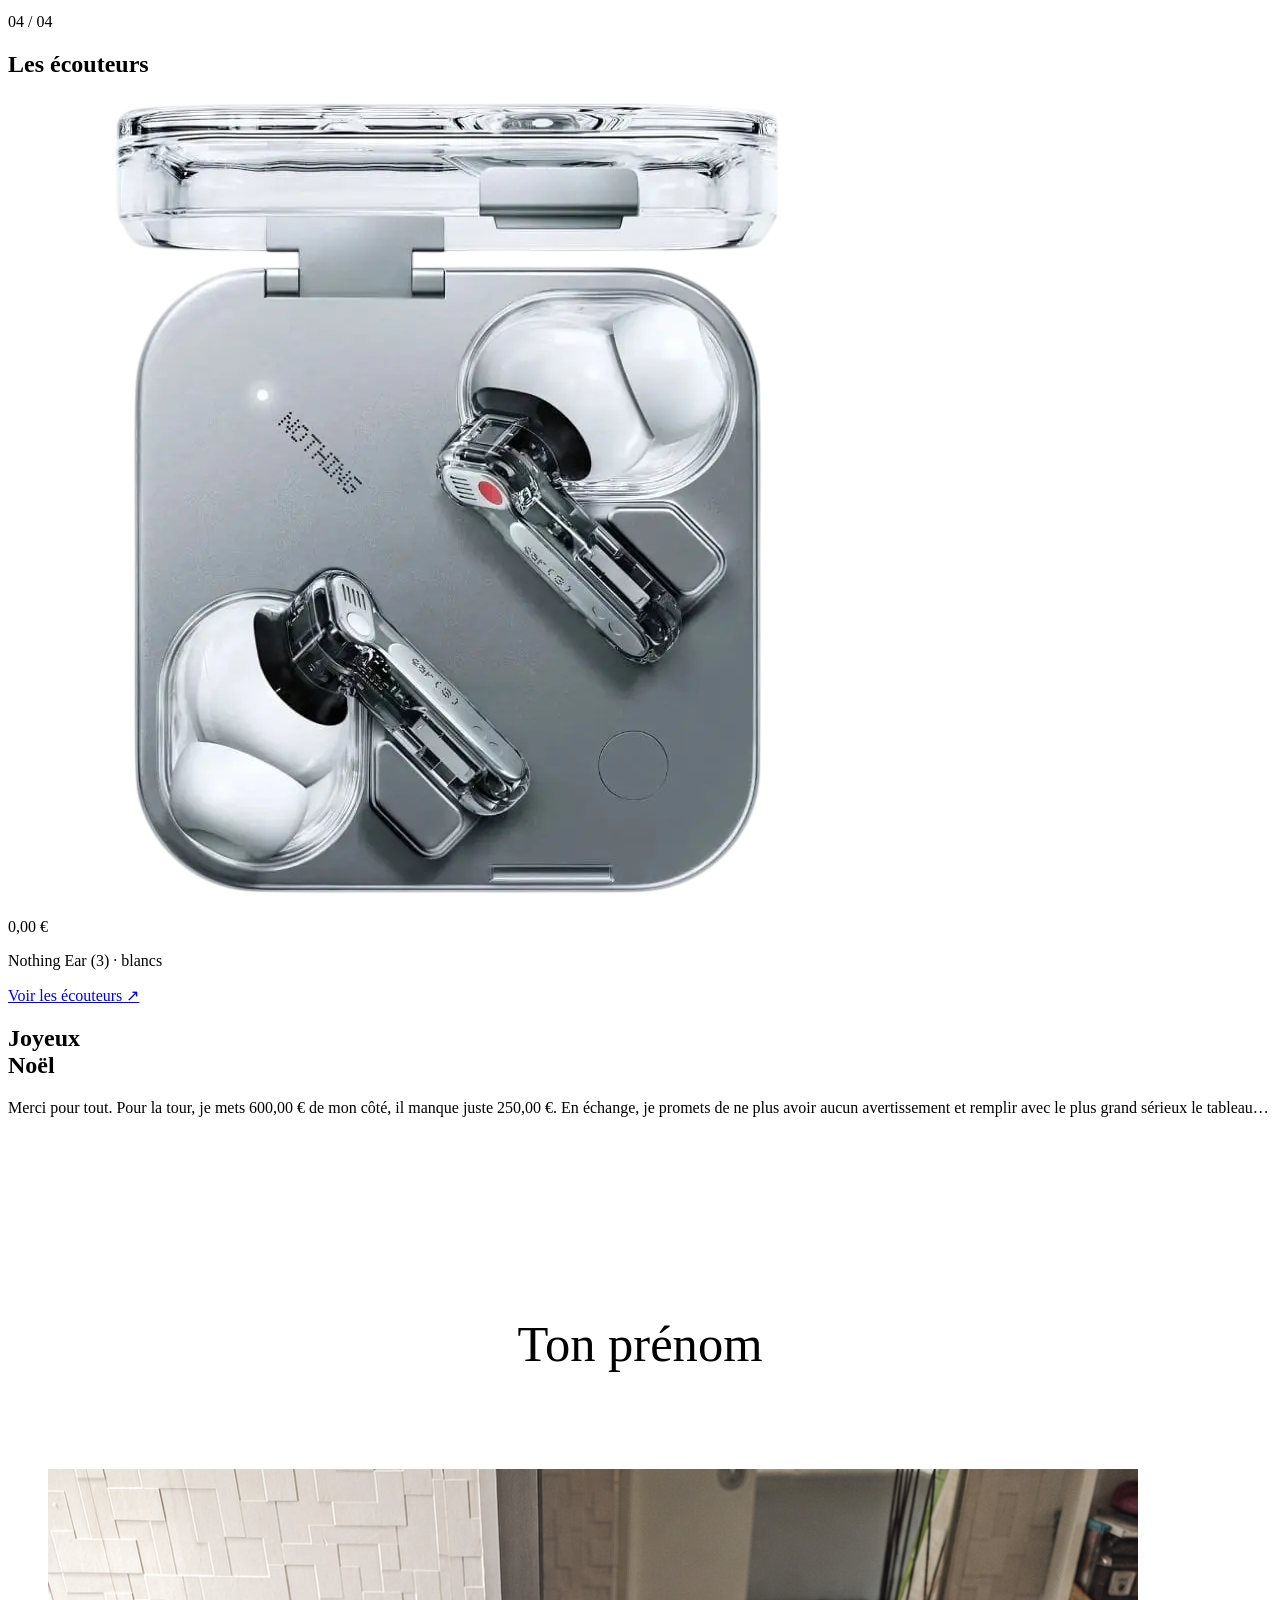
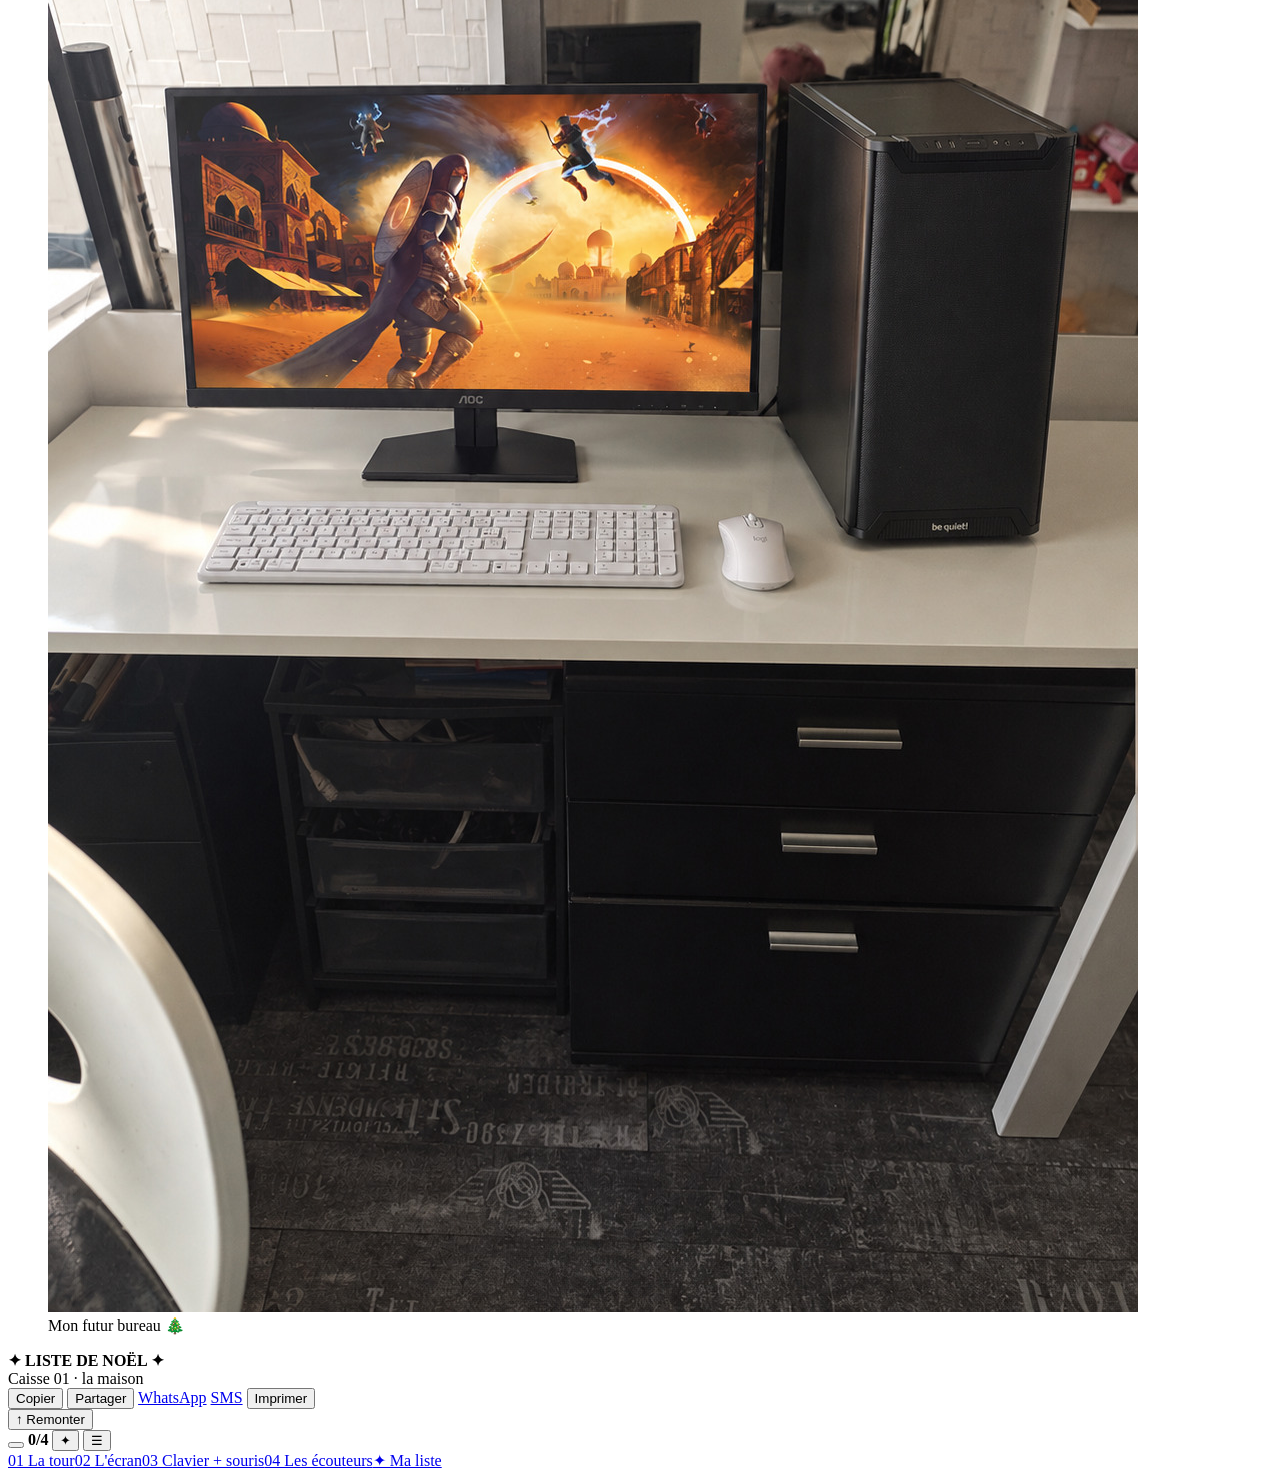
==== commit ff358c05: "Rename file (18).html to index.html" ====
--- a/index.html
+++ b/index.html
@@ -1,146 +1,120 @@
 <!doctype html>
-<html lang="fr">
+<html lang="fr" class="bloque">
 <head>
 <meta charset="utf-8">
 <meta name="viewport" content="width=device-width,initial-scale=1,viewport-fit=cover">
-<title>Ma liste de Noël 🎄</title>
-<meta name="theme-color" content="#f3efe5">
-<link rel="icon" href="data:image/svg+xml,%3Csvg xmlns='http://www.w3.org/2000/svg' viewBox='0 0 100 100'%3E%3Ctext y='.9em' font-size='90'%3E%F0%9F%8E%84%3C/text%3E%3C/svg%3E">
+<title>Ma liste de Noël 🎁</title>
+<meta name="theme-color" content="#10201a">
+<link rel="icon" href="data:image/svg+xml,<svg xmlns='http://www.w3.org/2000/svg' viewBox='0 0 100 100'><text y='.9em' font-size='90'>🎁</text></svg>">
 <link rel="preconnect" href="https://fonts.googleapis.com">
 <link rel="preconnect" href="https://fonts.gstatic.com" crossorigin>
-<link rel="stylesheet" href="https://fonts.googleapis.com/css2?family=Caveat:wght@600;700&family=Space+Grotesk:wght@400;500;700&display=swap">
+<link rel="stylesheet" href="https://fonts.googleapis.com/css2?family=Caveat:wght@500;700&family=Fraunces:opsz,wght@9..144,500;9..144,800&family=Inter:wght@400;600&family=JetBrains+Mono:wght@400;700&display=swap">
 <link rel="stylesheet" href="style.css">
+<script src="app.js" defer></script>
 </head>
 <body>
+<canvas id="neige" aria-hidden="true"></canvas>
 
-<div class="intro-cadeau" id="intro">
-  <i class="papier g"></i><i class="papier d"></i><i class="ruban v"></i><i class="ruban h"></i>
-  <button class="noeud" id="tirer"><span>Tire sur le ruban</span></button>
+<div id="intro">
+  <button class="boite" id="boite" aria-label="Ouvrir le cadeau">
+    <span class="couvercle"></span><span class="corps"></span><span class="rv"></span><span class="noeud"></span>
+  </button>
+  <p class="tire">Tire sur le ruban</p>
 </div>
 
-<canvas class="neige" id="neige" aria-hidden="true"></canvas>
-<div class="curseur-flocon" id="flocon" aria-hidden="true">❄</div>
-<div class="toast" id="toast" role="status"></div>
-<dialog class="zoom" id="zoom"><img alt=""></dialog>
+<header class="tete">
+  <button class="boule" id="boule" aria-label="Boule de Noël"></button>
+  <p class="sur">Liste de Noël · <span id="annee"></span></p>
+  <h1>Quatre cadeaux<br>à déballer.</h1>
+  <div class="horloge" id="horloge"></div>
+  <nav class="sommaire">
+    <a href="#setup"><b>01</b>La tour</a>
+    <a href="#ecran"><b>02</b>L'écran</a>
+    <a href="#clavier"><b>03</b>Clavier + souris</a>
+    <a href="#ear"><b>04</b>Les écouteurs</a>
+  </nav>
+</header>
 
 <main>
-  <header class="intro" id="haut">
-    <button class="boule mag" id="boule" aria-label="Boule de Noël"></button>
-    <p class="sur">Ma liste de Noël</p>
-    <h1 class="geant"><span><span style="--i:0">Quatre</span></span><span><span style="--i:1">cadeaux</span></span><span><span style="--i:2">à déballer.</span></span></h1>
-    <div class="horloge" id="horloge" aria-label="Compte à rebours avant Noël">
-      <span class="case"><b data-k="j">--</b>jours</span><span class="case"><b data-k="h">--</b>heures</span><span class="case"><b data-k="m">--</b>min</span>
-    </div>
-    <ol class="sommaire">
-      <li><a href="#setup"><b>01</b>La tour</a></li>
-      <li><a href="#ecran"><b>02</b>L’écran</a></li>
-      <li><a href="#clavier"><b>03</b>Clavier &amp; souris</a></li>
-      <li><a href="#ear"><b>04</b>Nothing Ear (3)</a></li>
-    </ol>
-    <p class="defile">Fais défiler pour déballer ↓</p>
-  </header>
+<section class="ch" id="setup" style="--c:#b3262e;--w:min(56vw,300px);--h:min(54svh,440px)">
+  <div class="emb"><span class="g"></span><span class="d"></span><span class="rv"></span><span class="noeud"></span><em>Touche le cadeau 🎁</em></div>
+  <div class="contenu">
+    <p class="num">01 / 04</p>
+    <h2>La tour</h2>
+    <figure class="duo"><img class="ferme" data-img="setup" alt="be quiet! Pure Base 501 Airflow Black"><img class="ferme" data-img="setupOuvert" alt="Boîtier ouvert"></figure>
+    <p class="prix"><span class="compte" data-k="setup"></span></p>
+    <p class="desc" id="infoTour"></p>
+    <a class="lien aim" data-lien="setup" target="_blank" rel="noopener">Voir le boîtier ↗</a>
+  </div>
+</section>
 
-  <section class="ch" id="setup">
-    <div class="stage">
-      <span class="num" aria-hidden="true">01</span>
-      <div class="scene"><div class="produit" data-slot><div class="boite">
-        <img id="img-ouvert" class="ouvert" src="assets/boitier-ouvert.png" alt="Intérieur du boîtier be quiet! Pure Base 501">
-        <img class="ferme" src="assets/pure-base-501-airflow-black.png" alt="be quiet! Pure Base 501 Airflow Black">
-      </div></div></div>
-      <div class="infos">
-        <h2 class="titre"><span>La tour</span></h2>
-        <p class="detail">Boîtier be quiet! Pure Base 501 Airflow, panneau plein sans vitre. Pièces neuves et d’occasion.</p>
-        <ul class="montage"><li style="--i:0">Carte mère</li><li style="--i:1">Processeur</li><li style="--i:2">Mémoire</li><li style="--i:3">Carte graphique</li><li style="--i:4">SSD</li><li style="--i:5">Alimentation</li></ul>
-        <div class="etiquette"><span>Budget <span data-eur="tour"></span> − <span data-eur="part"></span> payés par moi</span><b data-eur="reste" data-compte></b></div>
-        <a class="lien" data-lien="boitier" target="_blank" rel="noopener">Voir le boîtier</a>
-      </div>
-      <p class="indice">Fais défiler pour déballer</p>
-    </div>
-  </section>
+<section class="ch" id="ecran" style="--c:#1f6b4a;--w:min(86vw,520px);--h:min(36svh,300px)">
+  <div class="emb"><span class="g"></span><span class="d"></span><span class="rv"></span><span class="noeud"></span><em>Touche le cadeau 🎁</em></div>
+  <div class="contenu">
+    <p class="num">02 / 04</p>
+    <h2>L'écran</h2>
+    <figure class="moniteur"><img class="ferme" data-img="ecran" alt="AOC 27G4XED"><video id="video" muted playsinline loop preload="none"></video></figure>
+    <p class="prix"><span class="compte" data-k="ecran"></span></p>
+    <p class="desc">AOC 27G4XED · 27 pouces · 180 Hz</p>
+    <a class="lien aim" data-lien="ecran" target="_blank" rel="noopener">Voir l'écran ↗</a>
+  </div>
+</section>
 
-  <section class="ch" id="ecran">
-    <div class="stage">
-      <span class="num" aria-hidden="true">02</span>
-      <div class="scene"><div class="produit" data-slot><div class="cadre">
-        <img id="img-aoc" src="assets/aoc-27g4xed.png" alt="Écran AOC Gaming 27G4XED">
-        <div class="dalle"><video id="video" muted loop playsinline preload="none"></video><i class="fleche"></i></div>
-      </div></div></div>
-      <div class="infos">
-        <h2 class="titre"><span>L’écran</span></h2>
-        <p class="detail">AOC Gaming 27G4XED : 27 pouces, 180 Hz. Tout est plus fluide.</p>
-        <div class="etiquette"><span>Prix</span><b data-eur="aoc" data-compte></b></div>
-        <a class="lien" data-lien="aoc" target="_blank" rel="noopener">Voir l’écran</a>
-        <p class="credit" id="credit" hidden>Vidéo : Sintel © Blender Foundation (CC BY)</p>
-      </div>
-      <p class="indice">Fais défiler pour déballer</p>
-    </div>
-  </section>
+<section class="ch" id="clavier" style="--c:#23356b;--w:min(90vw,560px);--h:min(20svh,150px)">
+  <div class="emb"><span class="g"></span><span class="d"></span><span class="rv"></span><span class="noeud"></span><em>Touche le cadeau 🎁</em></div>
+  <div class="contenu">
+    <p class="num">03 / 04</p>
+    <h2>Clavier + souris</h2>
+    <figure class="duo"><img class="ferme" data-img="clavier" alt="Clavier Logitech"><img class="ferme petit" data-img="souris" alt="Souris Logitech"></figure>
+    <p class="prix"><span class="compte" data-k="clavier"></span></p>
+    <p class="desc">Logitech MK950 · sans fil</p>
+    <a class="lien aim" data-lien="clavier" target="_blank" rel="noopener">Voir le pack ↗</a>
+  </div>
+</section>
 
-  <section class="ch" id="clavier">
-    <div class="stage">
-      <span class="num" aria-hidden="true">03</span>
-      <div class="scene"><div class="produit" data-slot><div class="combo">
-        <p class="frappe" aria-hidden="true"><span id="tape"></span><i></i></p>
-        <img class="cl" src="assets/logitech-clavier.png" alt="Clavier Logitech Signature Slim" loading="lazy">
-        <img class="so" src="assets/logitech-souris.png" alt="Souris Logitech Signature" loading="lazy">
-      </div></div></div>
-      <div class="infos">
-        <h2 class="titre"><span>Clavier &amp; souris</span></h2>
-        <p class="detail">Logitech Signature Slim Combo MK950, dans le coloris le moins cher. Prix avec les coupons Amazon.</p>
-        <div class="etiquette"><span>Prix</span><b data-eur="logi" data-compte></b></div>
-        <a class="lien" data-lien="logi" target="_blank" rel="noopener">Voir sur Amazon</a>
-      </div>
-      <p class="indice">Fais défiler pour déballer</p>
-    </div>
-  </section>
+<section class="ch" id="ear" style="--c:#c08a2b;--r:#f4efe6;--w:min(44vw,220px);--h:min(28svh,220px)">
+  <div class="emb"><span class="g"></span><span class="d"></span><span class="rv"></span><span class="noeud"></span><em>Touche le cadeau 🎁</em></div>
+  <div class="contenu">
+    <p class="num">04 / 04</p>
+    <h2>Les écouteurs</h2>
+    <figure><img class="ferme" data-img="ear" alt="Nothing Ear (3) blancs"></figure>
+    <p class="prix"><span class="compte" data-k="ear"></span></p>
+    <p class="desc">Nothing Ear (3) · blancs</p>
+    <a class="lien aim" data-lien="ear" target="_blank" rel="noopener">Voir les écouteurs ↗</a>
+  </div>
+</section>
 
-  <section class="ch" id="ear">
-    <div class="stage">
-      <span class="num" aria-hidden="true">04</span>
-      <div class="scene"><div class="produit" data-slot><div class="ear">
-        <img id="img-ear" src="assets/nothing-ear-3.png" alt="Nothing Ear (3) blancs" loading="lazy"><i class="etui"></i>
-      </div></div></div>
-      <div class="infos">
-        <h2 class="titre"><span>Nothing Ear (3)</span></h2>
-        <p class="detail">En blanc. Pour la musique, les appels et les parties en ligne.</p>
-        <div class="etiquette"><span>Prix</span><b data-eur="ear" data-compte></b></div>
-        <a class="lien" data-lien="ear" target="_blank" rel="noopener">Voir les Ear (3)</a>
-      </div>
-      <p class="indice">Fais défiler pour déballer</p>
-    </div>
-  </section>
-
-  <section class="fin" id="liste">
-    <div class="lettre" data-io>
-      <h2 class="joyeux"><span>Joyeux</span><span>Noël</span></h2>
-      <p class="mot" id="mot"></p>
-      <svg class="signature" viewBox="0 0 300 90" aria-hidden="true"><text x="290" y="66" text-anchor="end" id="sig"></text></svg>
-    </div>
-    <figure class="photo" data-slot data-io><img src="assets/setup-complet.jpg" alt="Le setup complet" loading="lazy"></figure>
-    <div class="recap" data-io>
-      <h3>Ma liste</h3>
-      <ul id="recap"></ul>
-      <p class="total">Total demandé <b data-eur="all" data-compte></b></p>
-      <p class="note">Dont <span data-eur="setup"></span> pour le setup. Hors livraison, prix à vérifier.</p>
-      <div class="actions">
-        <button class="btn" id="copier"><svg class="coche" viewBox="0 0 24 24"><path d="M4 12l5 5L20 6"/></svg>Copier</button>
-        <button class="btn" id="partager">Partager</button>
-        <a class="btn clair" id="wa" target="_blank" rel="noopener">WhatsApp</a>
-        <a class="btn clair" id="sms">SMS</a>
-      </div>
-      <button class="imprimer" id="imprimer">version imprimable</button>
-    </div>
-    <button class="remonter" id="remonter"><span>🎁</span>Remonter</button>
-  </section>
+<section class="fin" id="liste">
+  <h2 data-vu>Joyeux<br>Noël</h2>
+  <p id="mot" data-vu></p>
+  <svg class="signature" data-vu viewBox="0 0 400 100"><text id="sig" x="200" y="72" text-anchor="middle"></text></svg>
+  <figure class="polaroid" data-vu><img data-img="photo" alt="Mon futur setup"><figcaption id="legende"></figcaption></figure>
+  <div class="caisse" data-vu>
+    <div class="imprimante"><i></i></div>
+    <div id="ticket"></div>
+  </div>
+  <div class="actions" id="actions">
+    <button class="aim" id="copier">Copier</button>
+    <button class="aim" id="partager">Partager</button>
+    <a class="aim" id="wa" target="_blank" rel="noopener">WhatsApp</a>
+    <a class="aim" id="sms">SMS</a>
+    <button class="aim" id="imprimer">Imprimer</button>
+  </div>
+  <button class="remonter aim" id="remonter">↑ Remonter</button>
+</section>
 </main>
 
-<nav class="pilule" aria-label="Navigation">
-  <button class="vinyle mag" id="son" aria-label="Musique" aria-pressed="false"><i></i></button>
-  <div class="pas"><span><b id="pasN">0</b>/4</span><span id="points"></span></div>
-  <button class="mag" id="anim" aria-label="Animations" aria-pressed="true">✦</button>
-  <a class="mag" href="#liste" aria-label="Ma liste">☰</a>
+<nav class="pilule">
+  <button id="platine" class="aim" aria-label="Musique"><span class="vinyle"></span></button>
+  <span class="compteur"><span class="guirlande" id="guirlande"><i></i><i></i><i></i><i></i></span><b id="nb">0/4</b></span>
+  <button id="anim" class="aim" aria-label="Animations">✦</button>
+  <button id="menuBtn" class="aim" aria-label="Menu">☰</button>
 </nav>
+<div class="menu" id="menu">
+  <a href="#setup">01 La tour</a><a href="#ecran">02 L'écran</a><a href="#clavier">03 Clavier + souris</a><a href="#ear">04 Les écouteurs</a><a href="#liste">✦ Ma liste</a>
+</div>
 
-<script src="app.js" defer></script>
+<dialog id="zoom"><img id="zoomImg" alt=""></dialog>
+<div id="toast"></div>
 </body>
 </html>
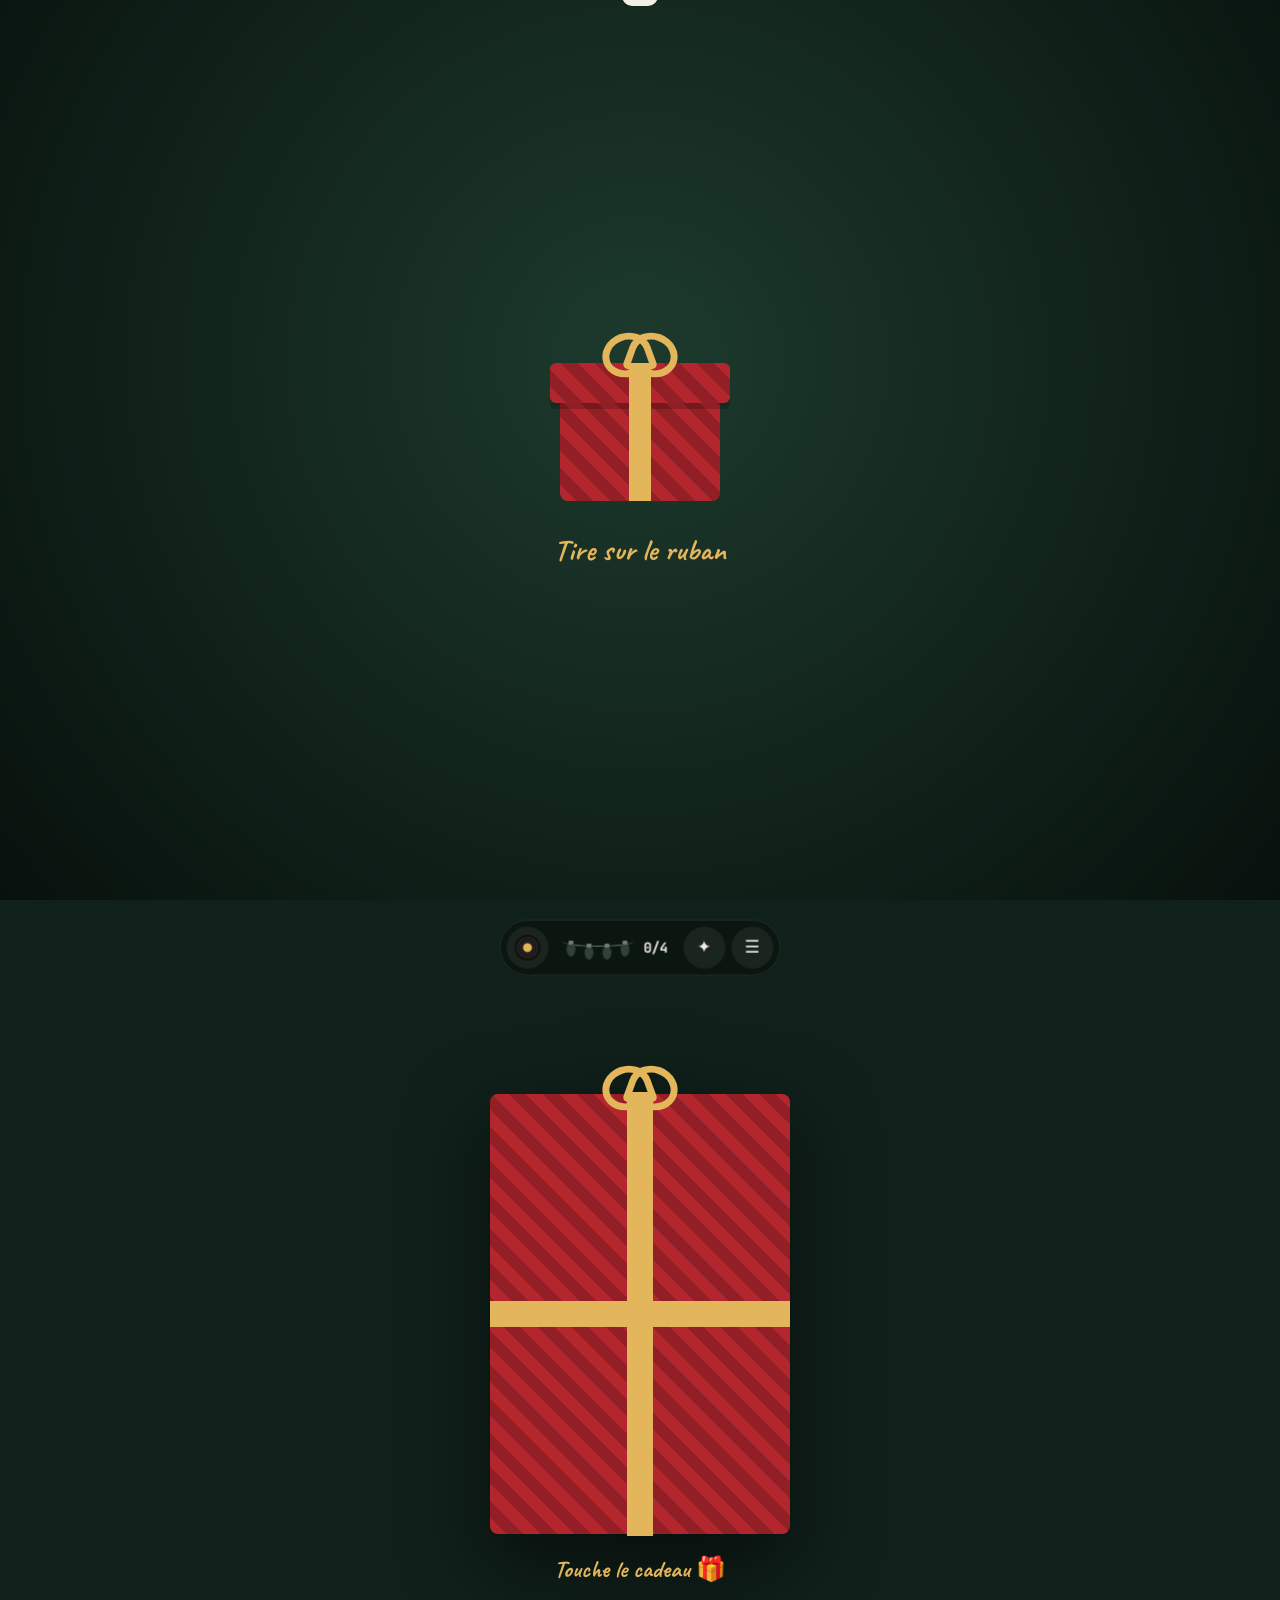
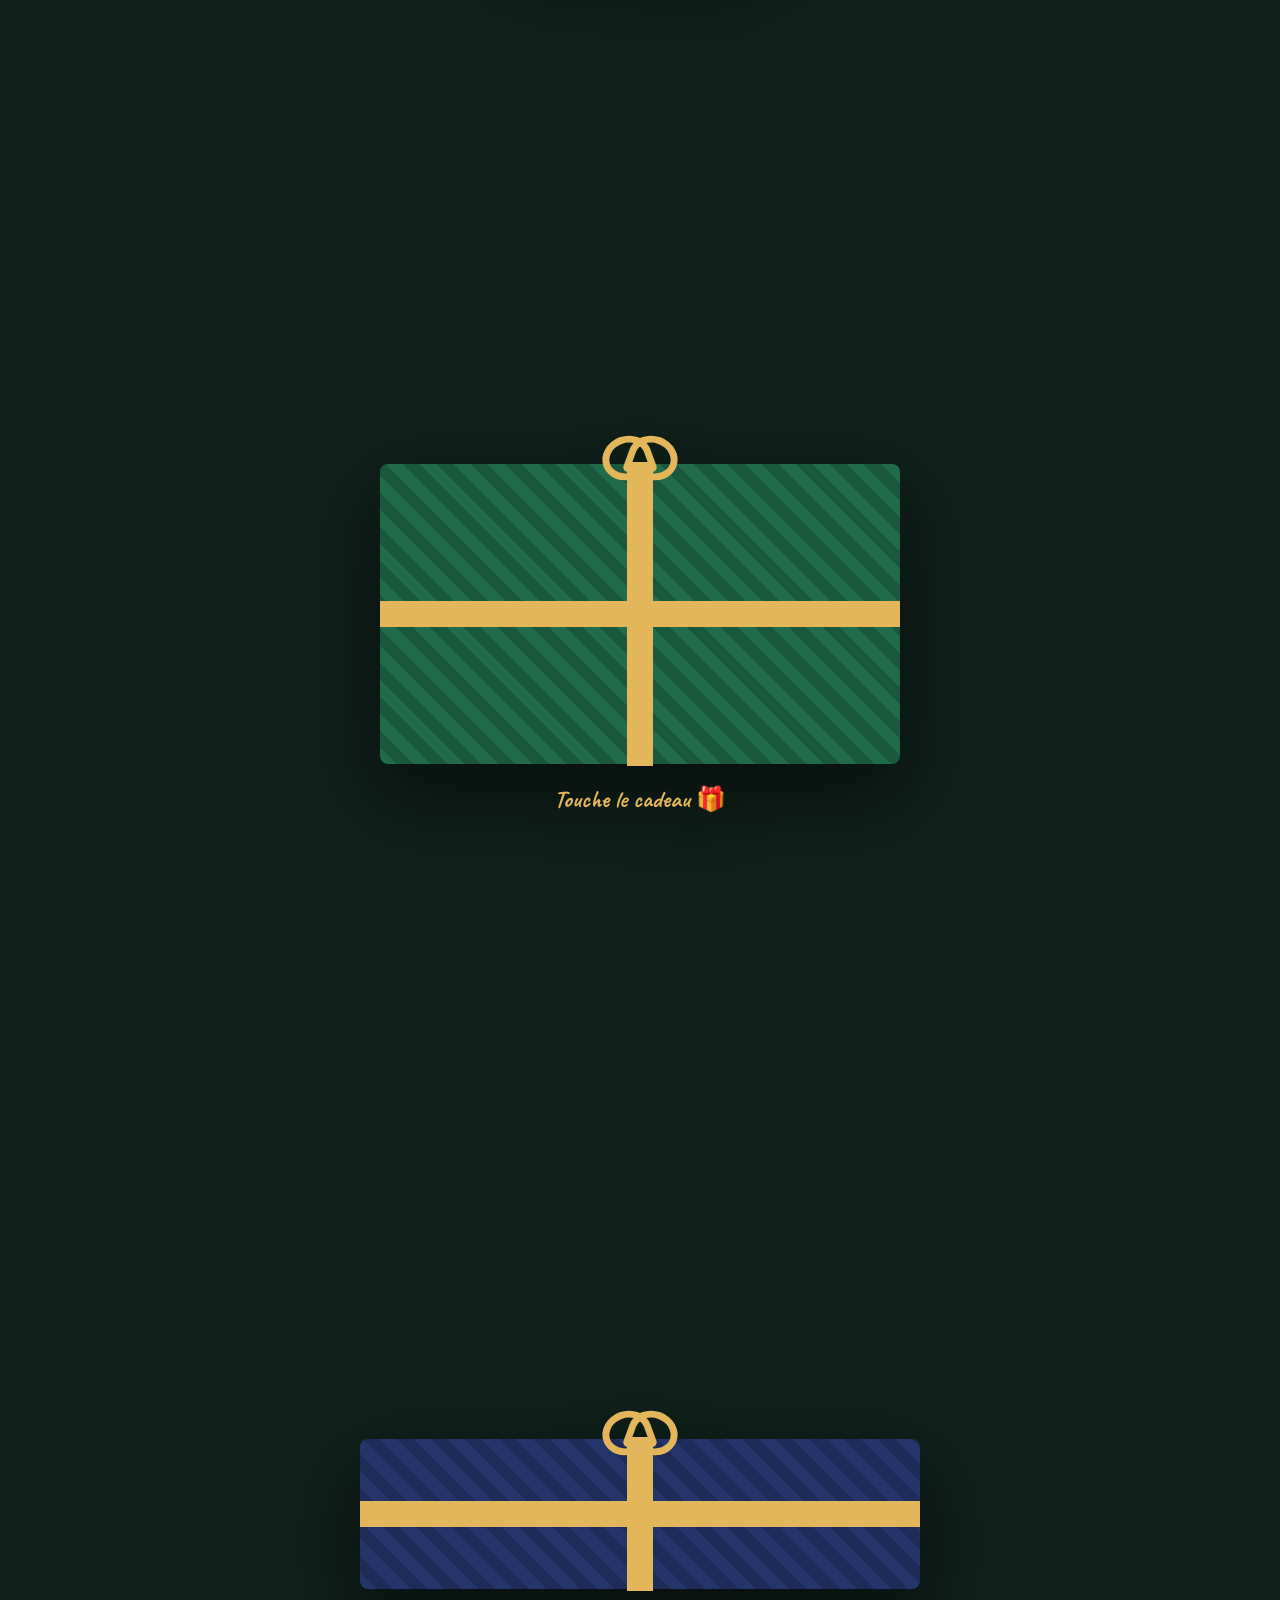
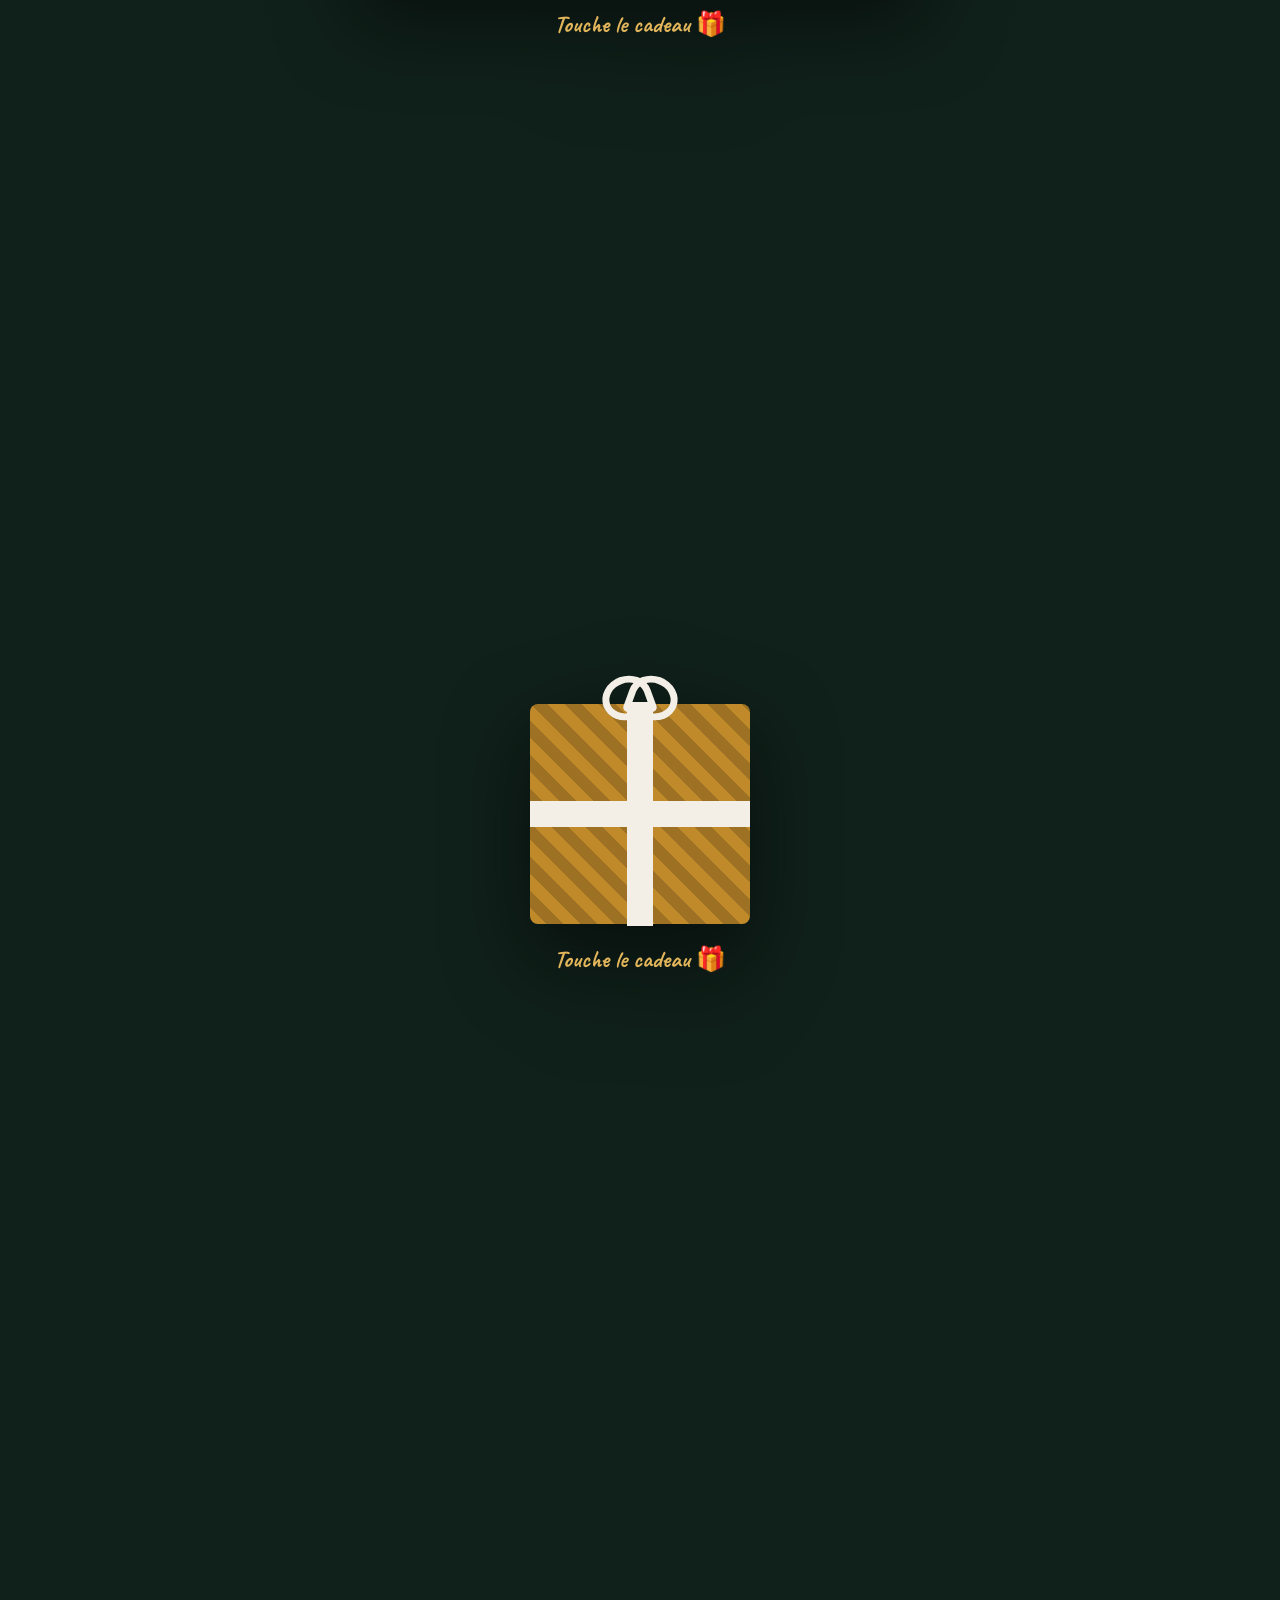
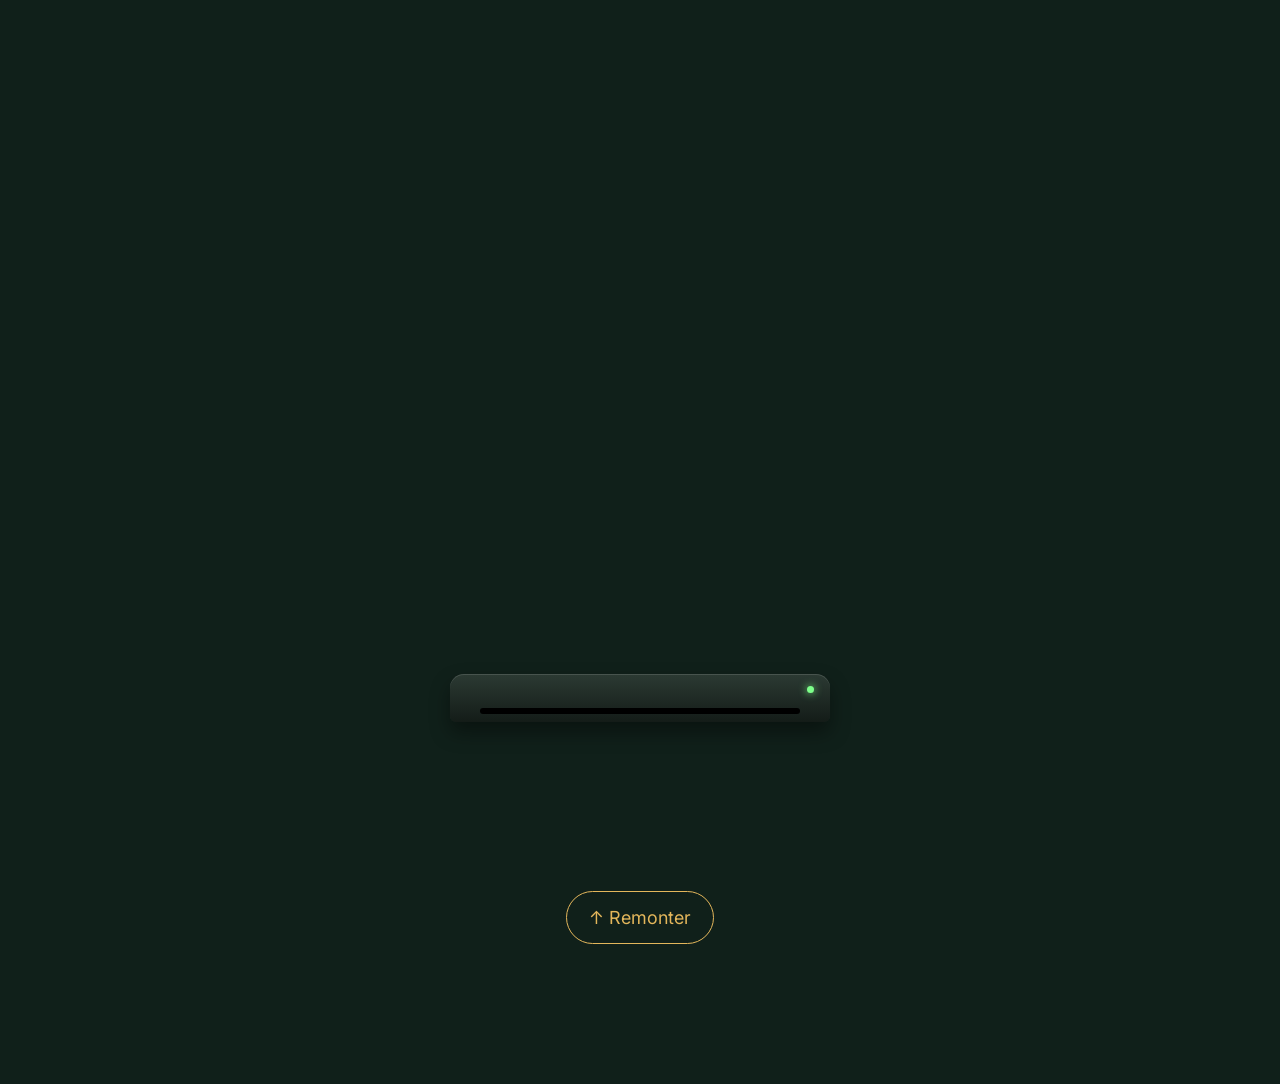
==== commit 7fa1494e: "Rename file (19).html to index.html" ====
--- a/index.html
+++ b/index.html
@@ -77,9 +77,9 @@
   <div class="contenu">
     <p class="num">04 / 04</p>
     <h2>Les écouteurs</h2>
-    <figure><img class="ferme" data-img="ear" alt="Nothing Ear (3) blancs"></figure>
+    <figure><img class="ferme" data-img="ear" alt="Nothing Ear"></figure>
     <p class="prix"><span class="compte" data-k="ear"></span></p>
-    <p class="desc">Nothing Ear (3) · blancs</p>
+    <p class="desc">Nothing Ear · sans fil</p>
     <a class="lien aim" data-lien="ear" target="_blank" rel="noopener">Voir les écouteurs ↗</a>
   </div>
 </section>
--- a/style.css
+++ b/style.css
@@ -0,0 +1,176 @@
+*{box-sizing:border-box;margin:0;padding:0}
+:root{--bg:#10201a;--t:#f4efe6;--or:#e3b65b;--mut:#f4efe6a6}
+html{scroll-snap-type:y mandatory;scroll-behavior:smooth;-webkit-text-size-adjust:100%}
+html.bloque{overflow:hidden}
+body{font:18px/1.5 Inter,system-ui,sans-serif;color:var(--t);background:var(--bg);overflow-x:hidden;-webkit-tap-highlight-color:transparent;transition:background 1s}
+body.nuit{--bg:#070e0b}
+body.nuit::before{content:"";position:fixed;inset:0;background:radial-gradient(ellipse at 50% -10%,#e3b65b2a,transparent 60%);pointer-events:none}
+button{font:inherit;color:inherit;cursor:pointer}
+a{color:inherit}
+#neige{position:fixed;inset:0;width:100%;height:100%;pointer-events:none;z-index:50}
+.ch,#intro{--pap:repeating-linear-gradient(45deg,var(--c) 0 12px,color-mix(in srgb,var(--c),#000 18%) 12px 24px)}
+
+/* nœud commun */
+.noeud{position:absolute;left:50%;width:76px;height:36px;translate:-50% 0;z-index:3;transition:transform .5s,opacity .5s}
+.noeud::before,.noeud::after{content:"";position:absolute;top:0;width:36px;height:30px;border:7px solid var(--r,var(--or));border-radius:50% 50% 10% 50%}
+.noeud::before{left:0;rotate:-20deg}
+.noeud::after{right:0;rotate:20deg;border-radius:50% 50% 50% 10%}
+
+/* intro */
+#intro{--c:#b3262e;position:fixed;inset:0;z-index:60;display:grid;place-content:center;justify-items:center;gap:30px;background:radial-gradient(circle at 50% 40%,#1d3a2d,#08110d);transition:opacity .7s .5s}
+.boite{position:relative;width:180px;height:170px;border:0;background:none;touch-action:none;animation:attend 3s infinite}
+.couvercle{position:absolute;top:32px;left:0;right:0;height:40px;border-radius:6px;background:var(--pap);z-index:2;box-shadow:0 6px 0 #0003;transition:transform .8s cubic-bezier(.5,-.4,.3,1.4),opacity .6s .3s}
+.corps{position:absolute;top:70px;bottom:0;left:10px;right:10px;border-radius:0 0 8px 8px;background:var(--pap)}
+#intro .rv{position:absolute;left:50%;top:32px;bottom:0;width:22px;translate:-50%;background:var(--or);z-index:2;transition:opacity .3s}
+#intro .noeud{top:calc(2px + var(--tire,0px))}
+#intro.ouvre{opacity:0;pointer-events:none}
+#intro.ouvre .couvercle{transform:translateY(-160px) rotate(-25deg);opacity:0}
+#intro.ouvre .noeud{transform:translateY(-200px) rotate(40deg);opacity:0}
+#intro.ouvre .rv{opacity:0}
+#intro.ouvre .boite{animation:none}
+.tire{font:700 30px Caveat,cursive;color:var(--or);animation:respire 1.6s infinite}
+
+/* en-tête */
+.tete{position:relative;min-height:100svh;scroll-snap-align:start;display:flex;flex-direction:column;justify-content:center;gap:26px;padding:60px 22px 110px;max-width:900px;margin:auto}
+.sur{font:600 13px "JetBrains Mono",monospace;letter-spacing:.2em;text-transform:uppercase;color:var(--or)}
+h1{font:800 clamp(54px,15vw,140px)/.92 Fraunces,serif;letter-spacing:-.03em}
+.horloge{display:flex;gap:14px;flex-wrap:wrap}
+.grp{display:flex;flex-direction:column;align-items:center;gap:4px}
+.grp small{font-size:12px;color:var(--mut)}
+.chif{display:flex;gap:3px;perspective:300px}
+.chif i{display:inline-block;width:1.15em;padding:4px 0;text-align:center;font:700 26px "JetBrains Mono",monospace;font-style:normal;color:#10201a;background:var(--t);border-radius:6px}
+.chif i.flip{animation:flip .45s ease-out}
+.jourj{font:700 40px Caveat,cursive;color:var(--or)}
+.sommaire{display:grid;grid-template-columns:1fr 1fr;gap:8px}
+.sommaire a{display:flex;gap:10px;padding:12px 14px;border:1px solid #ffffff1f;border-radius:14px;text-decoration:none;font-size:16px}
+.sommaire b{font:700 13px "JetBrains Mono",monospace;color:var(--or);padding-top:2px}
+.boule{position:absolute;top:0;right:22px;width:54px;height:120px;border:0;background:none;transform-origin:50% 0;animation:balance 4s ease-in-out infinite}
+.boule::before{content:"";position:absolute;left:50%;top:0;width:1px;height:66px;background:#e3b65b88}
+.boule::after{content:"";position:absolute;left:0;bottom:0;width:54px;height:54px;border-radius:50%;background:radial-gradient(circle at 35% 30%,#fff9 0 6%,#e0444c 18%,#8d1620 72%);box-shadow:0 10px 30px #b3262e55}
+.boule.tinte{animation:tinte .5s}
+.dore .boule::after{background:radial-gradient(circle at 35% 30%,#fff 0 6%,#f3cf6b 20%,#9a6b14 75%)}
+
+/* sections cadeau */
+main,.tete{position:relative;z-index:1}
+.ch{--r:var(--or);position:relative;height:100svh;scroll-snap-align:start;scroll-snap-stop:always;display:grid;place-items:center;overflow:hidden;padding:24px 22px 96px}
+.emb{position:absolute;left:50%;top:46%;width:var(--w);height:var(--h);translate:-50% -50%;z-index:3;cursor:pointer;filter:drop-shadow(0 30px 40px #0008);animation:attend 3.5s infinite}
+.emb .g,.emb .d{position:absolute;top:0;bottom:0;width:50.5%;background:linear-gradient(transparent calc(50% - 13px),var(--r) 0 calc(50% + 13px),transparent 0),var(--pap);transition:transform 1s cubic-bezier(.6,0,.3,1) .5s,opacity .4s 1.3s}
+.emb .g{left:0;border-radius:8px 0 0 8px;clip-path:polygon(0 0,100% 0,96% 10%,100% 20%,95% 30%,100% 40%,96% 50%,100% 60%,95% 70%,100% 80%,96% 90%,100% 100%,0 100%)}
+.emb .d{right:0;border-radius:0 8px 8px 0;clip-path:polygon(0 0,100% 0,100% 100%,0 100%,4% 90%,0 80%,5% 70%,0 60%,4% 50%,0 40%,5% 30%,0 20%,4% 10%)}
+.emb .rv{position:absolute;left:50%;top:-2px;bottom:-2px;width:26px;translate:-50%;background:var(--r);transition:transform .6s ease-in .2s,opacity .3s .6s}
+.emb .noeud{top:-28px}
+.emb em{position:absolute;bottom:-50px;left:50%;translate:-50%;white-space:nowrap;font:700 24px Caveat,cursive;font-style:normal;color:var(--or);transition:opacity .3s}
+.ouvert .emb{pointer-events:none;animation:none}
+.ouvert .emb .noeud{transform:translateY(-80px) rotate(25deg) scale(.6);opacity:0}
+.ouvert .emb .rv{transform:translateY(110%);opacity:0}
+.ouvert .emb .g{transform:translate(-80vw,8vh) rotate(-22deg);opacity:0}
+.ouvert .emb .d{transform:translate(80vw,12vh) rotate(18deg);opacity:0}
+.ouvert .emb em{opacity:0}
+.contenu{position:relative;z-index:2;width:min(100%,560px);text-align:center;opacity:0;transform:scale(.92);transition:opacity .6s .9s,transform .8s cubic-bezier(.2,1.4,.4,1) .9s}
+.ouvert .contenu{opacity:1;transform:none}
+.num{font:700 13px "JetBrains Mono",monospace;color:var(--or);letter-spacing:.15em}
+h2{font:800 clamp(38px,10vw,64px)/1 Fraunces,serif;letter-spacing:-.02em;margin:6px 0 14px}
+figure img{display:block;max-width:100%;max-height:34svh;margin:auto;object-fit:contain;cursor:zoom-in}
+.duo{display:flex;align-items:center;justify-content:center;gap:4%}
+.duo img{max-width:48%}
+.duo .petit{max-width:28%}
+.moniteur{position:relative;width:fit-content;margin:auto}
+#video{position:absolute;top:var(--vt,4%);left:var(--vl,3%);width:var(--vw,94%);height:var(--vh,64%);object-fit:cover;border-radius:2px;pointer-events:none}
+.prix{margin-top:14px}
+.compte{font:800 clamp(44px,12vw,64px)/1 Fraunces,serif;font-variant-numeric:tabular-nums;color:var(--or);display:inline-block}
+.compte.pile{animation:pile .5s}
+.desc{color:var(--mut);font-size:17px;margin:8px 0 16px}
+.lien{display:inline-block;padding:12px 22px;border:1px solid var(--or);border-radius:99px;text-decoration:none;font-weight:600;font-size:16px;transition:background .3s,translate .2s}
+.lien:active{background:#e3b65b33}
+
+/* finale */
+.fin{min-height:100svh;scroll-snap-align:start;padding:80px 22px 140px;text-align:center}
+.fin h2{font-size:clamp(64px,19vw,140px);line-height:.9;color:var(--or);opacity:0;transform:translateY(30px);transition:1s}
+.fin h2.vu{opacity:1;transform:none}
+#mot{font-size:20px;max-width:560px;margin:30px auto 10px}
+#mot span{display:inline-block;opacity:0;translate:0 .4em;filter:blur(4px);transition:.5s calc(var(--i)*55ms)}
+#mot.vu span{opacity:1;translate:0;filter:none}
+.signature{width:min(80vw,340px);height:auto}
+#sig{font:700 64px Caveat,cursive;fill:transparent;stroke:var(--or);stroke-width:1.2;stroke-dasharray:900;stroke-dashoffset:900}
+.signature.vu #sig{animation:trace 3s forwards}
+.polaroid{width:min(84vw,400px);margin:40px auto 0;padding:12px 12px 16px;background:#fbfaf6;box-shadow:0 25px 50px #0009;transform:translateY(60px);opacity:0;transition:transform 1.2s cubic-bezier(.2,1.2,.4,1),opacity .6s}
+.polaroid.vu{transform:rotate(-3deg);opacity:1}
+.polaroid img{width:100%;max-height:none;aspect-ratio:1;object-fit:cover;object-position:50% 12%;filter:brightness(2) contrast(.35) saturate(0) blur(3px);opacity:.15}
+.polaroid.vu img{filter:none;opacity:1;transition:filter 6s ease-out .8s,opacity 3s .8s}
+.polaroid figcaption{font:700 28px Caveat,cursive;color:#1a2a6c;margin-top:10px;clip-path:inset(0 100% 0 0)}
+.polaroid.vu figcaption{clip-path:inset(0);transition:clip-path 2.2s steps(24) 5.5s}
+
+/* ticket */
+.caisse{width:min(92vw,380px);margin:60px auto 0}
+.imprimante{position:relative;z-index:2;height:48px;border-radius:14px 14px 6px 6px;background:linear-gradient(#2c3a33,#141c18);box-shadow:inset 0 1px #ffffff22,0 10px 20px #0006}
+.imprimante::after{content:"";position:absolute;left:8%;right:8%;bottom:8px;height:6px;border-radius:3px;background:#000}
+.imprimante i{position:absolute;right:16px;top:12px;width:7px;height:7px;border-radius:50%;background:#7dff8a;box-shadow:0 0 8px #7dff8a}
+#ticket{margin:-12px 7% 0;padding:24px 18px 34px;background:#fbf8f1;color:#222;font:13px/1.65 "JetBrains Mono",monospace;text-align:left;
+  -webkit-mask:conic-gradient(from -45deg at bottom,#0000,#000 1deg 89deg,#0000 90deg) 50%/14px 100%;mask:conic-gradient(from -45deg at bottom,#0000,#000 1deg 89deg,#0000 90deg) 50%/14px 100%}
+#ticket:empty{padding:0;height:10px}
+.tl{animation:sort .25s ease-out both}
+.tl.l,.tl.T{display:flex;justify-content:space-between;gap:10px}
+.tl.c{text-align:center}
+.tl.sep{border-top:1px dashed #999;margin:8px 0}
+.tl.T{font-weight:700;font-size:17px;border-top:2px solid #222;margin-top:6px;padding-top:6px}
+.tl.code{text-align:center;font-size:11px;letter-spacing:.2em}
+.tl.code i{display:block;height:48px;margin:14px 0 4px}
+.actions{display:flex;flex-wrap:wrap;justify-content:center;gap:8px;margin:30px auto 0;max-width:420px;opacity:0;transform:translateY(10px);pointer-events:none;transition:.6s}
+.actions.on{opacity:1;transform:none;pointer-events:auto}
+.actions>*{padding:11px 18px;border-radius:99px;border:1px solid #ffffff2a;background:#ffffff0d;text-decoration:none;font-size:15px;font-weight:600}
+.remonter{margin-top:40px;padding:12px 22px;border-radius:99px;border:1px solid var(--or);background:none;color:var(--or)}
+
+/* pilule */
+.pilule{position:fixed;left:50%;bottom:calc(14px + env(safe-area-inset-bottom));translate:-50% 160%;z-index:40;display:flex;align-items:center;gap:6px;padding:6px;border-radius:99px;background:#0b1510cc;-webkit-backdrop-filter:blur(14px);backdrop-filter:blur(14px);border:1px solid #ffffff1a;transition:translate .6s}
+.pret .pilule{translate:-50% 0}
+.pilule button{width:42px;height:42px;border-radius:50%;border:0;background:#ffffff10;font-size:17px;transition:translate .2s,opacity .3s}
+#anim.off{opacity:.4}
+.vinyle{display:block;width:26px;height:26px;margin:auto;border-radius:50%;background:radial-gradient(circle,var(--or) 0 4px,#111 5px,#2a2a2a 7px,#111 8px,#2a2a2a 10px,#111 11px)}
+.tourne .vinyle{animation:tourne 1.8s linear infinite}
+.compteur{display:flex;align-items:center;gap:12px;padding:0 10px;font:700 14px "JetBrains Mono",monospace}
+.guirlande{position:relative;display:flex;gap:9px;padding:4px 2px 0}
+.guirlande::before{content:"";position:absolute;left:-3px;right:-3px;top:-4px;height:10px;border-bottom:1.5px solid #6b7d70;border-radius:0 0 50% 50%}
+.guirlande i{position:relative;width:9px;height:13px;border-radius:50% 50% 50% 50%/40% 40% 60% 60%;background:#33403a;transition:background .4s,box-shadow .4s}
+.guirlande i::before{content:"";position:absolute;left:2px;top:-3px;width:5px;height:4px;background:#6b7d70;border-radius:1px}
+.guirlande i:nth-child(2),.guirlande i:nth-child(3){top:3px}
+.guirlande i:nth-child(1){--b:#ff4d4d}.guirlande i:nth-child(2){--b:#ffd166}.guirlande i:nth-child(3){--b:#4dd6ff}.guirlande i:nth-child(4){--b:#7dff8a}
+.guirlande i.on{background:var(--b);box-shadow:0 0 10px 2px var(--b);animation:allume .5s}
+.guirlande.fete i.on{animation:clignote 1.2s infinite alternate}
+.guirlande.fete i:nth-child(even){animation-delay:.6s}
+.menu{position:fixed;left:50%;bottom:calc(76px + env(safe-area-inset-bottom));translate:-50% 10px;z-index:41;display:flex;flex-direction:column;min-width:230px;padding:8px;border-radius:18px;background:#0b1510ee;border:1px solid #ffffff1a;opacity:0;pointer-events:none;transition:.3s}
+.menu.on{opacity:1;translate:-50% 0;pointer-events:auto}
+.menu a{padding:11px 14px;border-radius:10px;text-decoration:none;font-size:16px}
+.menu a:active{background:#ffffff14}
+
+dialog{margin:auto;border:0;background:none;max-width:94vw}
+dialog::backdrop{background:#000c;-webkit-backdrop-filter:blur(6px);backdrop-filter:blur(6px)}
+dialog img{display:block;max-width:94vw;max-height:86svh;object-fit:contain}
+#toast{position:fixed;left:50%;top:calc(16px + env(safe-area-inset-top));translate:-50% -150%;z-index:70;padding:10px 18px;border-radius:99px;background:var(--t);color:#10201a;font-weight:600;font-size:15px;transition:translate .4s}
+#toast.on{translate:-50% 0}
+
+@media (hover:hover) and (pointer:fine){
+  body{cursor:url("data:image/svg+xml,%3Csvg xmlns='http://www.w3.org/2000/svg' width='24' height='24' fill='none' stroke-linecap='round'%3E%3Cpath d='M12 2v20M3.3 7l17.4 10M3.3 17L20.7 7' stroke='%23000' stroke-width='4'/%3E%3Cpath d='M12 2v20M3.3 7l17.4 10M3.3 17L20.7 7' stroke='white' stroke-width='2'/%3E%3C/svg%3E") 12 12,auto}
+  .ch{padding-bottom:110px}
+}
+.calme *,.calme *::before,.calme *::after{animation:none!important;transition-duration:.01s!important;transition-delay:0s!important}
+
+@keyframes attend{0%,80%,100%{rotate:0}84%{rotate:-3deg}88%{rotate:3deg}92%{rotate:-2deg}96%{rotate:1deg}}
+@keyframes respire{50%{opacity:.5;transform:translateY(4px)}}
+@keyframes flip{from{transform:rotateX(90deg);filter:brightness(.6)}}
+@keyframes balance{50%{rotate:6deg}}
+@keyframes tinte{25%{rotate:-14deg}75%{rotate:12deg}}
+@keyframes pile{40%{transform:scale(1.15)}}
+@keyframes trace{80%{stroke-dashoffset:0;fill:transparent}100%{stroke-dashoffset:0;fill:var(--or)}}
+@keyframes sort{from{opacity:0;transform:translateY(-8px)}}
+@keyframes tourne{to{rotate:360deg}}
+@keyframes allume{0%{transform:scale(1.6)}}
+@keyframes clignote{to{filter:brightness(.5);box-shadow:none}}
+
+@media print{
+  #intro,#neige,.pilule,.menu,.emb,.boule,.actions,.remonter,.horloge,.imprimante,dialog,#toast,video{display:none!important}
+  html{scroll-snap-type:none} body{background:#fff;color:#000}
+  .tete{min-height:0;padding:10px}
+  .ch{height:auto;page-break-inside:avoid;padding:20px}
+  .contenu,.fin h2,.polaroid,.polaroid img,#mot span{opacity:1!important;transform:none!important;filter:none!important;translate:none!important}
+  .compte,.fin h2{color:#000}
+}
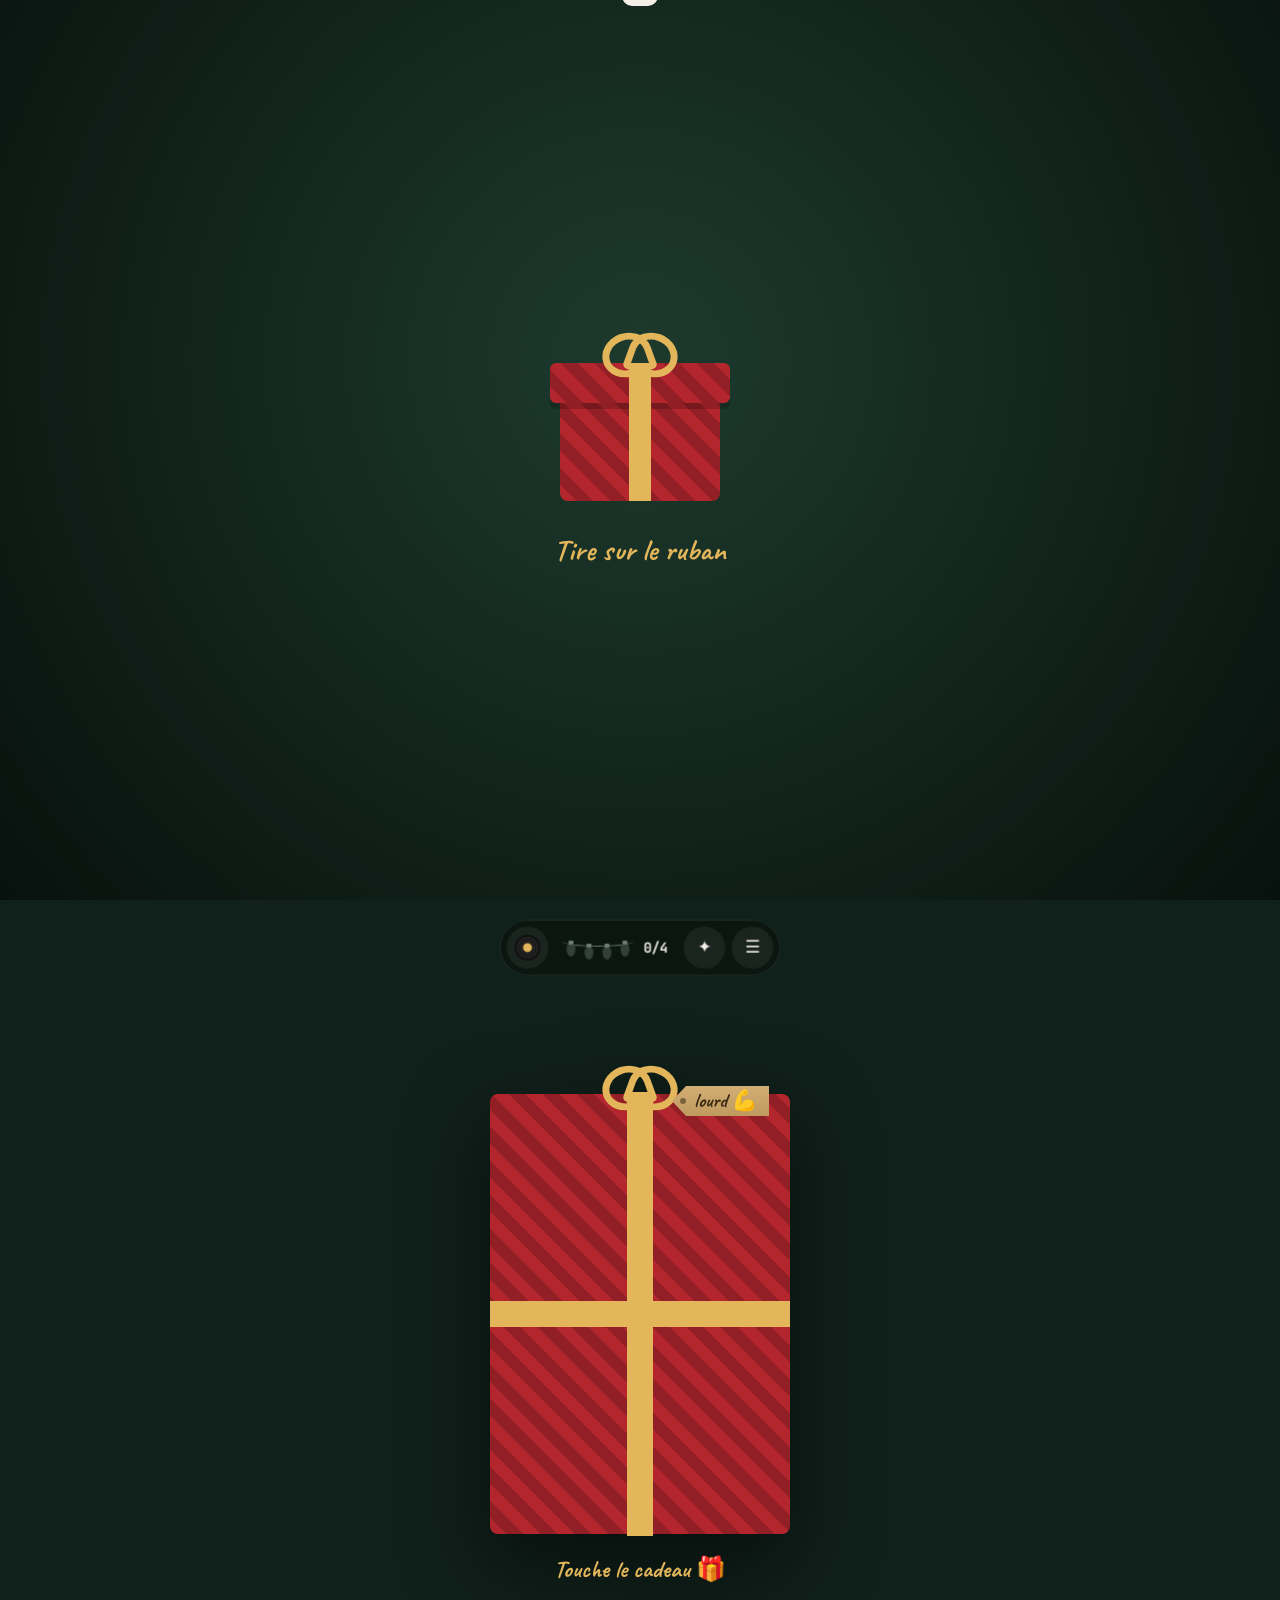
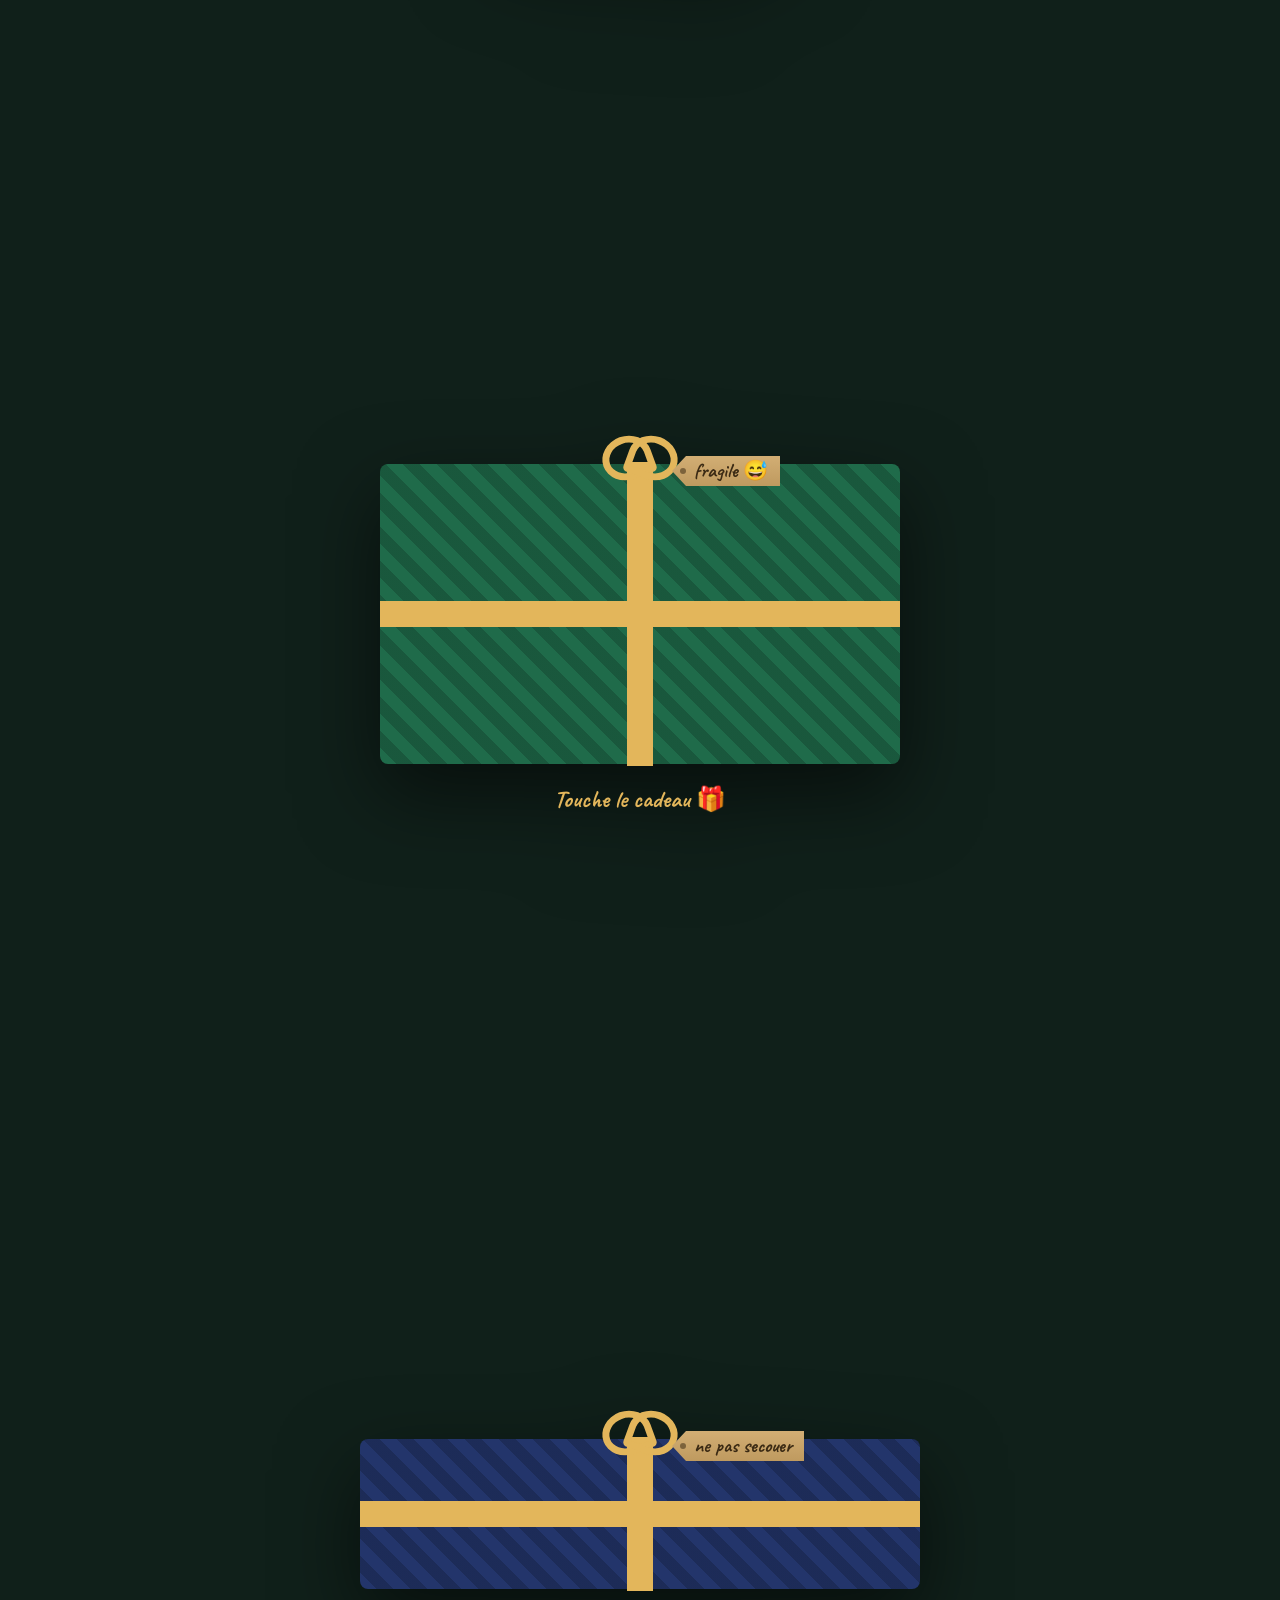
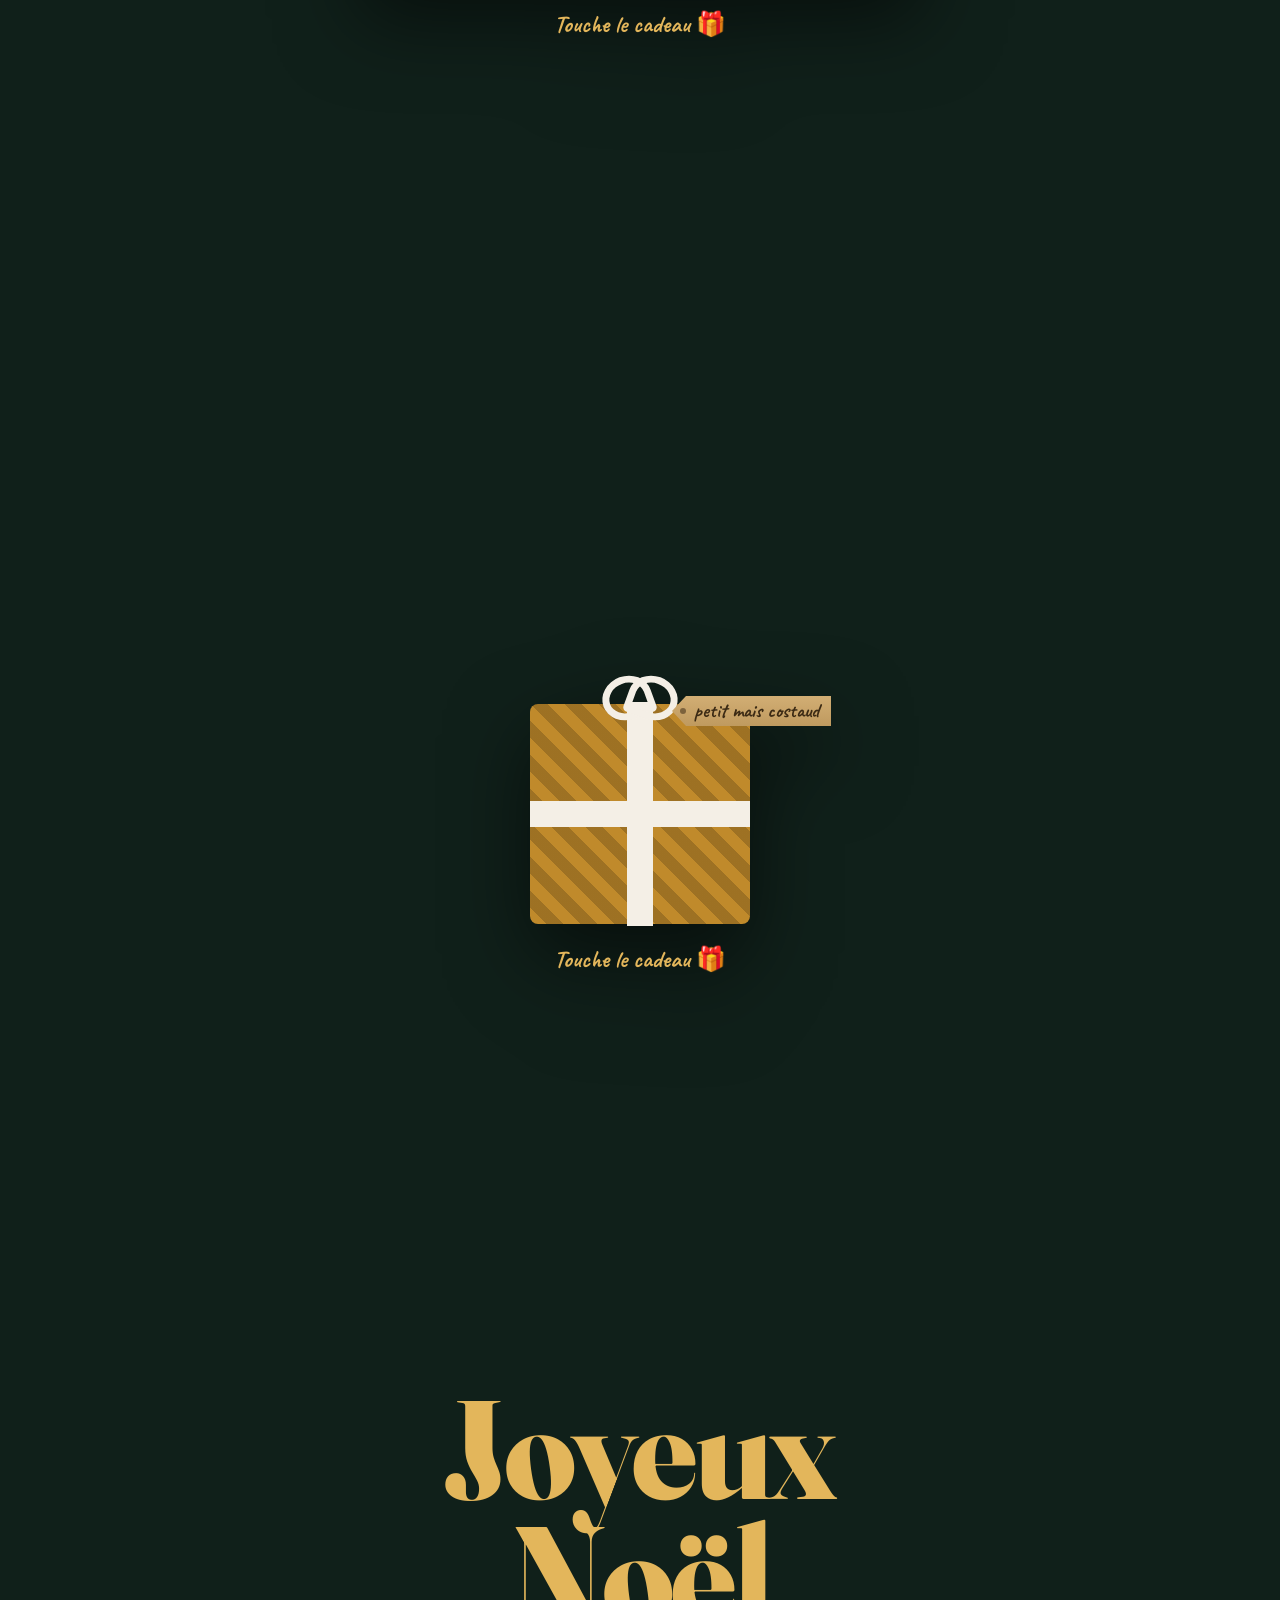
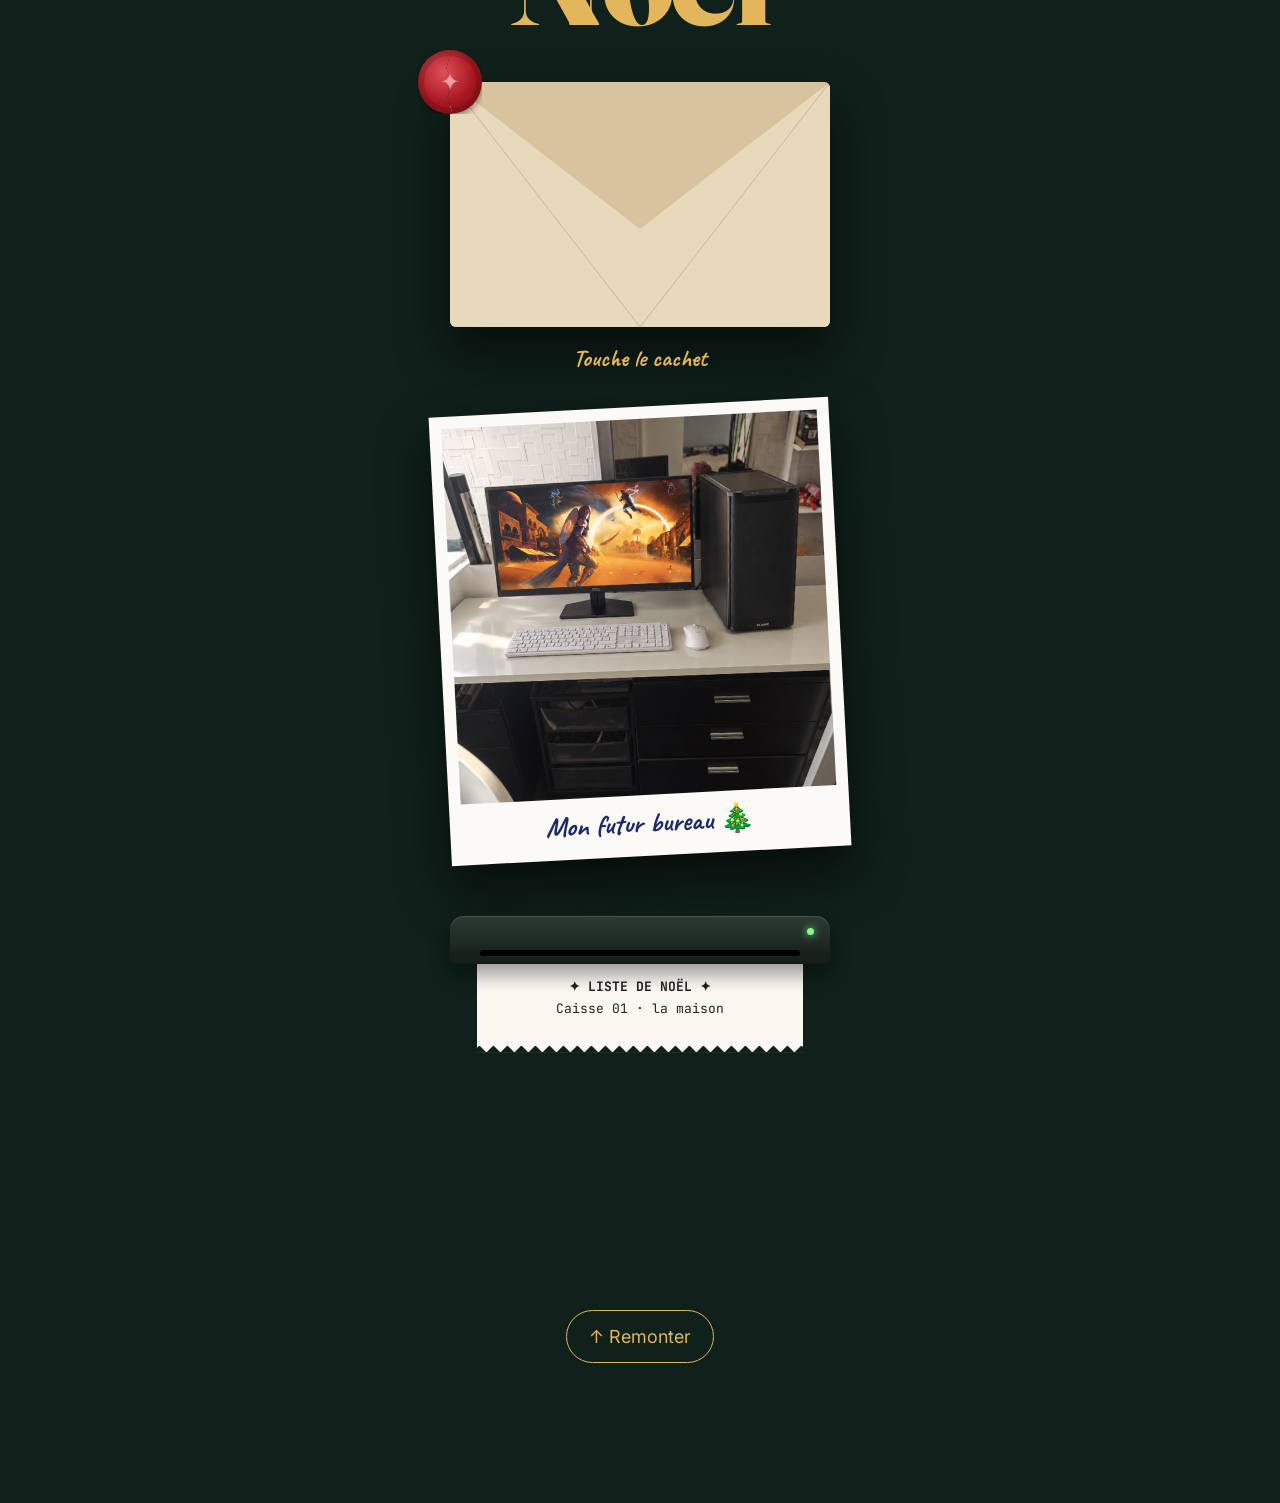
==== commit 6277651e: "Rename file (20).html to index.html" ====
--- a/index.html
+++ b/index.html
@@ -8,7 +8,7 @@
 <link rel="icon" href="data:image/svg+xml,<svg xmlns='http://www.w3.org/2000/svg' viewBox='0 0 100 100'><text y='.9em' font-size='90'>🎁</text></svg>">
 <link rel="preconnect" href="https://fonts.googleapis.com">
 <link rel="preconnect" href="https://fonts.gstatic.com" crossorigin>
-<link rel="stylesheet" href="https://fonts.googleapis.com/css2?family=Caveat:wght@500;700&family=Fraunces:opsz,wght@9..144,500;9..144,800&family=Inter:wght@400;600&family=JetBrains+Mono:wght@400;700&display=swap">
+<link rel="stylesheet" href="https://fonts.googleapis.com/css2?family=Caveat:wght@500;700&family=Fraunces:opsz,wght@9..144,500;9..144,800&family=Inter:wght@400;600;800&family=JetBrains+Mono:wght@400;700;800&display=swap">
 <link rel="stylesheet" href="style.css">
 <script src="app.js" defer></script>
 </head>
@@ -36,8 +36,10 @@
 </header>
 
 <main>
+<svg id="ruban" aria-hidden="true"><path/></svg>
+
 <section class="ch" id="setup" style="--c:#b3262e;--w:min(56vw,300px);--h:min(54svh,440px)">
-  <div class="emb"><span class="g"></span><span class="d"></span><span class="rv"></span><span class="noeud"></span><em>Touche le cadeau 🎁</em></div>
+  <div class="emb"><span class="g"></span><span class="d"></span><span class="rv"></span><span class="noeud"></span><span class="etiq"></span><em>Touche le cadeau 🎁</em></div>
   <div class="contenu">
     <p class="num">01 / 04</p>
     <h2>La tour</h2>
@@ -49,11 +51,11 @@
 </section>
 
 <section class="ch" id="ecran" style="--c:#1f6b4a;--w:min(86vw,520px);--h:min(36svh,300px)">
-  <div class="emb"><span class="g"></span><span class="d"></span><span class="rv"></span><span class="noeud"></span><em>Touche le cadeau 🎁</em></div>
+  <div class="emb"><span class="g"></span><span class="d"></span><span class="rv"></span><span class="noeud"></span><span class="etiq"></span><em>Touche le cadeau 🎁</em></div>
   <div class="contenu">
     <p class="num">02 / 04</p>
     <h2>L'écran</h2>
-    <figure class="moniteur"><img class="ferme" data-img="ecran" alt="AOC 27G4XED"><video id="video" muted playsinline loop preload="none"></video></figure>
+    <figure class="moniteur"><img class="ferme" data-img="ecran" alt="AOC 27G4XED"><video id="video" muted playsinline loop preload="none"></video><span class="ecr"><b>AOC</b></span><span class="led"></span></figure>
     <p class="prix"><span class="compte" data-k="ecran"></span></p>
     <p class="desc">AOC 27G4XED · 27 pouces · 180 Hz</p>
     <a class="lien aim" data-lien="ecran" target="_blank" rel="noopener">Voir l'écran ↗</a>
@@ -61,7 +63,7 @@
 </section>
 
 <section class="ch" id="clavier" style="--c:#23356b;--w:min(90vw,560px);--h:min(20svh,150px)">
-  <div class="emb"><span class="g"></span><span class="d"></span><span class="rv"></span><span class="noeud"></span><em>Touche le cadeau 🎁</em></div>
+  <div class="emb"><span class="g"></span><span class="d"></span><span class="rv"></span><span class="noeud"></span><span class="etiq"></span><em>Touche le cadeau 🎁</em></div>
   <div class="contenu">
     <p class="num">03 / 04</p>
     <h2>Clavier + souris</h2>
@@ -73,7 +75,7 @@
 </section>
 
 <section class="ch" id="ear" style="--c:#c08a2b;--r:#f4efe6;--w:min(44vw,220px);--h:min(28svh,220px)">
-  <div class="emb"><span class="g"></span><span class="d"></span><span class="rv"></span><span class="noeud"></span><em>Touche le cadeau 🎁</em></div>
+  <div class="emb"><span class="g"></span><span class="d"></span><span class="rv"></span><span class="noeud"></span><span class="etiq"></span><em>Touche le cadeau 🎁</em></div>
   <div class="contenu">
     <p class="num">04 / 04</p>
     <h2>Les écouteurs</h2>
@@ -86,13 +88,21 @@
 
 <section class="fin" id="liste">
   <h2 data-vu>Joyeux<br>Noël</h2>
-  <p id="mot" data-vu></p>
-  <svg class="signature" data-vu viewBox="0 0 400 100"><text id="sig" x="200" y="72" text-anchor="middle"></text></svg>
+  <button class="enveloppe" id="enveloppe" data-vu aria-label="Ouvrir la lettre">
+    <span class="env"></span><span class="feuille"></span><span class="devant"></span><span class="rabat"></span>
+    <span class="cachet"><i></i><i></i></span>
+    <em>Touche le cachet</em>
+  </button>
+  <div class="lettre" id="lettre" hidden>
+    <p id="mot"></p>
+    <svg class="signature" viewBox="0 0 400 100"><text id="sig" x="200" y="72" text-anchor="middle"></text></svg>
+  </div>
   <figure class="polaroid" data-vu><img data-img="photo" alt="Mon futur setup"><figcaption id="legende"></figcaption></figure>
   <div class="caisse" data-vu>
     <div class="imprimante"><i></i></div>
     <div id="ticket"></div>
   </div>
+  <p class="astuce" id="astuce"></p>
   <div class="actions" id="actions">
     <button class="aim" id="copier">Copier</button>
     <button class="aim" id="partager">Partager</button>
--- a/style.css
+++ b/style.css
@@ -1,4 +1,5 @@
 *{box-sizing:border-box;margin:0;padding:0}
+[hidden]{display:none!important}
 :root{--bg:#10201a;--t:#f4efe6;--or:#e3b65b;--mut:#f4efe6a6}
 html{scroll-snap-type:y mandatory;scroll-behavior:smooth;-webkit-text-size-adjust:100%}
 html.bloque{overflow:hidden}
@@ -50,8 +51,12 @@
 .boule.tinte{animation:tinte .5s}
 .dore .boule::after{background:radial-gradient(circle at 35% 30%,#fff 0 6%,#f3cf6b 20%,#9a6b14 75%)}
 
+/* ruban qui relie */
+main,.tete{position:relative;z-index:1}
+#ruban{position:absolute;left:0;top:0;width:100%;z-index:-1;pointer-events:none;overflow:visible}
+#ruban path{fill:none;stroke:var(--or);stroke-width:3;stroke-linecap:round;opacity:.5;transition:stroke-dashoffset .25s linear}
+
 /* sections cadeau */
-main,.tete{position:relative;z-index:1}
 .ch{--r:var(--or);position:relative;height:100svh;scroll-snap-align:start;scroll-snap-stop:always;display:grid;place-items:center;overflow:hidden;padding:24px 22px 96px}
 .emb{position:absolute;left:50%;top:46%;width:var(--w);height:var(--h);translate:-50% -50%;z-index:3;cursor:pointer;filter:drop-shadow(0 30px 40px #0008);animation:attend 3.5s infinite}
 .emb .g,.emb .d{position:absolute;top:0;bottom:0;width:50.5%;background:linear-gradient(transparent calc(50% - 13px),var(--r) 0 calc(50% + 13px),transparent 0),var(--pap);transition:transform 1s cubic-bezier(.6,0,.3,1) .5s,opacity .4s 1.3s}
@@ -60,8 +65,11 @@
 .emb .rv{position:absolute;left:50%;top:-2px;bottom:-2px;width:26px;translate:-50%;background:var(--r);transition:transform .6s ease-in .2s,opacity .3s .6s}
 .emb .noeud{top:-28px}
 .emb em{position:absolute;bottom:-50px;left:50%;translate:-50%;white-space:nowrap;font:700 24px Caveat,cursive;font-style:normal;color:var(--or);transition:opacity .3s}
+.etiq{position:absolute;top:-8px;left:calc(50% + 32px);z-index:4;padding:5px 12px 5px 22px;background:linear-gradient(#d2ae74,#bf9a5f);color:#3b2a14;font:700 20px/1 Caveat,cursive;white-space:nowrap;clip-path:polygon(14px 0,100% 0,100% 100%,14px 100%,0 50%);transform-origin:0 50%;animation:etiq 3s ease-in-out infinite;transition:transform .6s,opacity .4s}
+.etiq::before{content:"";position:absolute;left:8px;top:50%;width:6px;height:6px;margin-top:-3px;border-radius:50%;background:#3b2a1488}
 .ouvert .emb{pointer-events:none;animation:none}
 .ouvert .emb .noeud{transform:translateY(-80px) rotate(25deg) scale(.6);opacity:0}
+.ouvert .emb .etiq{transform:translate(50px,-100px) rotate(30deg);opacity:0}
 .ouvert .emb .rv{transform:translateY(110%);opacity:0}
 .ouvert .emb .g{transform:translate(-80vw,8vh) rotate(-22deg);opacity:0}
 .ouvert .emb .d{transform:translate(80vw,12vh) rotate(18deg);opacity:0}
@@ -71,11 +79,21 @@
 .num{font:700 13px "JetBrains Mono",monospace;color:var(--or);letter-spacing:.15em}
 h2{font:800 clamp(38px,10vw,64px)/1 Fraunces,serif;letter-spacing:-.02em;margin:6px 0 14px}
 figure img{display:block;max-width:100%;max-height:34svh;margin:auto;object-fit:contain;cursor:zoom-in}
+.contenu figure{transform:perspective(800px) rotateX(var(--rx,0deg)) rotateY(var(--ry,0deg));transition:transform .7s cubic-bezier(.2,1.5,.4,1);touch-action:pan-y;-webkit-user-select:none;user-select:none}
+.contenu figure.penche{transition:transform .08s}
+.contenu figure img{filter:brightness(var(--l,1)) drop-shadow(var(--sx,0px) 18px 16px #0007);transition:filter .3s;-webkit-user-drag:none}
 .duo{display:flex;align-items:center;justify-content:center;gap:4%}
 .duo img{max-width:48%}
 .duo .petit{max-width:28%}
 .moniteur{position:relative;width:fit-content;margin:auto}
-#video{position:absolute;top:var(--vt,4%);left:var(--vl,3%);width:var(--vw,94%);height:var(--vh,64%);object-fit:cover;border-radius:2px;pointer-events:none}
+#video,.ecr{position:absolute;top:var(--vt,4%);left:var(--vl,3%);width:var(--vw,94%);height:var(--vh,64%);border-radius:2px;pointer-events:none}
+#video{object-fit:cover}
+.ecr{display:grid;place-items:center;background:#000;opacity:0}
+.ecr b{font:800 clamp(18px,5vw,30px) Inter,sans-serif;letter-spacing:.3em;color:#fff;opacity:0}
+.led{position:absolute;left:50%;top:calc(var(--vt,4%) + var(--vh,64%) + 2.5%);width:5px;height:5px;margin-left:-2px;border-radius:50%;background:#2a2a2a;transition:.3s}
+.boot .led{background:#4da3ff;box-shadow:0 0 6px 2px #4da3ff}
+.boot .ecr{animation:ecr 2.4s forwards}
+.boot .ecr b{animation:logo 2.4s forwards}
 .prix{margin-top:14px}
 .compte{font:800 clamp(44px,12vw,64px)/1 Fraunces,serif;font-variant-numeric:tabular-nums;color:var(--or);display:inline-block}
 .compte.pile{animation:pile .5s}
@@ -87,13 +105,40 @@
 .fin{min-height:100svh;scroll-snap-align:start;padding:80px 22px 140px;text-align:center}
 .fin h2{font-size:clamp(64px,19vw,140px);line-height:.9;color:var(--or);opacity:0;transform:translateY(30px);transition:1s}
 .fin h2.vu{opacity:1;transform:none}
-#mot{font-size:20px;max-width:560px;margin:30px auto 10px}
+
+/* enveloppe */
+.enveloppe{position:relative;display:block;width:min(86vw,380px);aspect-ratio:1.55;margin:44px auto 80px;padding:0;border:0;background:none;perspective:900px;opacity:0;transform:translateY(40px);transition:opacity .8s,transform 1s cubic-bezier(.2,1.2,.4,1)}
+.enveloppe.vu{opacity:1;transform:none}
+.enveloppe.finie{opacity:0;transform:translateY(60px) scale(.94);transition:.4s}
+.enveloppe>span{position:absolute;inset:0;border-radius:6px}
+.env{background:#bfa77e;box-shadow:0 25px 50px #0009}
+.feuille{inset:8% 7% 6%!important;background:#f7f1e3;z-index:1;transition:transform .8s cubic-bezier(.3,1.3,.5,1) .9s}
+.devant{z-index:2;background:linear-gradient(to top right,#0000 calc(50% - 1px),#0002,#0000 calc(50% + 1px)) left bottom/50% 100% no-repeat,linear-gradient(to top left,#0000 calc(50% - 1px),#0002,#0000 calc(50% + 1px)) right bottom/50% 100% no-repeat,#e8d9bc;clip-path:polygon(0 0,50% 58%,100% 0,100% 100%,0 100%)}
+.rabat{z-index:3;bottom:40%!important;background:#d7c39d;clip-path:polygon(0 0,100% 0,50% 100%);transform-origin:50% 0;transition:transform .7s cubic-bezier(.5,0,.3,1) .3s,z-index 0s .65s}
+.cachet{position:absolute;left:50%;top:60%;z-index:4;width:64px;height:64px;translate:-50% -50%;animation:pulse 2s infinite}
+.cachet i{position:absolute;inset:0;border-radius:50%;background:radial-gradient(circle at 40% 35%,#e0505a,#a5161f 55%,#7a0d14);box-shadow:0 3px 6px #0006,inset 0 0 0 6px #0002;transition:transform .5s cubic-bezier(.3,0,.4,1),opacity .4s .2s}
+.cachet i:first-child{clip-path:polygon(0 0,52% 0,44% 30%,56% 50%,46% 72%,54% 100%,0 100%)}
+.cachet i:last-child{clip-path:polygon(52% 0,100% 0,100% 100%,54% 100%,46% 72%,56% 50%,44% 30%)}
+.cachet::after{content:"✦";position:absolute;inset:0;z-index:1;display:grid;place-items:center;color:#ffd1d4aa;font-size:24px;transition:opacity .15s}
+.enveloppe em{position:absolute;left:50%;bottom:-46px;translate:-50%;white-space:nowrap;font:700 24px Caveat,cursive;font-style:normal;color:var(--or);transition:opacity .3s}
+.ouverte .cachet{animation:none}
+.ouverte .cachet::after,.ouverte em{opacity:0}
+.ouverte .cachet i:first-child{transform:translate(-34px,44px) rotate(-40deg);opacity:0}
+.ouverte .cachet i:last-child{transform:translate(34px,50px) rotate(35deg);opacity:0}
+.ouverte .rabat{transform:rotateX(180deg);z-index:0}
+.ouverte .feuille{transform:translateY(-48%)}
+
+/* lettre */
+.lettre{--encre:#1a2a6c;width:min(90vw,460px);margin:40px auto 0;padding:28px 24px 12px;background:#f7f1e3;color:#2a2420;border-radius:4px;box-shadow:0 25px 50px #0009;rotate:-1deg;animation:lettre .9s cubic-bezier(.2,1.2,.4,1)}
+#mot{font:600 26px/1.3 Caveat,cursive;text-align:left}
 #mot span{display:inline-block;opacity:0;translate:0 .4em;filter:blur(4px);transition:.5s calc(var(--i)*55ms)}
 #mot.vu span{opacity:1;translate:0;filter:none}
-.signature{width:min(80vw,340px);height:auto}
-#sig{font:700 64px Caveat,cursive;fill:transparent;stroke:var(--or);stroke-width:1.2;stroke-dasharray:900;stroke-dashoffset:900}
-.signature.vu #sig{animation:trace 3s forwards}
-.polaroid{width:min(84vw,400px);margin:40px auto 0;padding:12px 12px 16px;background:#fbfaf6;box-shadow:0 25px 50px #0009;transform:translateY(60px);opacity:0;transition:transform 1.2s cubic-bezier(.2,1.2,.4,1),opacity .6s}
+.signature{display:block;width:70%;height:auto;margin:0 0 0 auto}
+#sig{font:700 64px Caveat,cursive;fill:transparent;stroke:var(--encre);stroke-width:1.2;stroke-dasharray:900;stroke-dashoffset:900}
+.signature.vu #sig{animation:trace 3s 1s forwards}
+
+/* polaroid */
+.polaroid{width:min(84vw,400px);margin:50px auto 0;padding:12px 12px 16px;background:#fbfaf6;box-shadow:0 25px 50px #0009;transform:translateY(60px);opacity:0;transition:transform 1.2s cubic-bezier(.2,1.2,.4,1),opacity .6s}
 .polaroid.vu{transform:rotate(-3deg);opacity:1}
 .polaroid img{width:100%;max-height:none;aspect-ratio:1;object-fit:cover;object-position:50% 12%;filter:brightness(2) contrast(.35) saturate(0) blur(3px);opacity:.15}
 .polaroid.vu img{filter:none;opacity:1;transition:filter 6s ease-out .8s,opacity 3s .8s}
@@ -105,9 +150,14 @@
 .imprimante{position:relative;z-index:2;height:48px;border-radius:14px 14px 6px 6px;background:linear-gradient(#2c3a33,#141c18);box-shadow:inset 0 1px #ffffff22,0 10px 20px #0006}
 .imprimante::after{content:"";position:absolute;left:8%;right:8%;bottom:8px;height:6px;border-radius:3px;background:#000}
 .imprimante i{position:absolute;right:16px;top:12px;width:7px;height:7px;border-radius:50%;background:#7dff8a;box-shadow:0 0 8px #7dff8a}
-#ticket{margin:-12px 7% 0;padding:24px 18px 34px;background:#fbf8f1;color:#222;font:13px/1.65 "JetBrains Mono",monospace;text-align:left;
+#ticket{position:relative;margin:-12px 7% 0;padding:24px 18px 34px;background:#fbf8f1;color:#222;font:13px/1.65 "JetBrains Mono",monospace;text-align:left;-webkit-user-select:none;user-select:none;-webkit-touch-callout:none;transition:translate .3s,transform .7s cubic-bezier(.3,1.4,.5,1),scale .2s;
   -webkit-mask:conic-gradient(from -45deg at bottom,#0000,#000 1deg 89deg,#0000 90deg) 50%/14px 100%;mask:conic-gradient(from -45deg at bottom,#0000,#000 1deg 89deg,#0000 90deg) 50%/14px 100%}
 #ticket:empty{padding:0;height:10px}
+#ticket.pret-tire{touch-action:none;cursor:grab}
+#ticket.presse{scale:.98}
+#ticket.arrache{touch-action:pan-y;transform:translateY(46px) rotate(-2.5deg);
+  -webkit-mask:conic-gradient(from -45deg at bottom,#0000,#000 1deg 89deg,#0000 90deg) bottom/14px 51% repeat-x,conic-gradient(from 135deg at top,#0000,#000 1deg 89deg,#0000 90deg) top/14px 51% repeat-x;
+  mask:conic-gradient(from -45deg at bottom,#0000,#000 1deg 89deg,#0000 90deg) bottom/14px 51% repeat-x,conic-gradient(from 135deg at top,#0000,#000 1deg 89deg,#0000 90deg) top/14px 51% repeat-x}
 .tl{animation:sort .25s ease-out both}
 .tl.l,.tl.T{display:flex;justify-content:space-between;gap:10px}
 .tl.c{text-align:center}
@@ -115,7 +165,10 @@
 .tl.T{font-weight:700;font-size:17px;border-top:2px solid #222;margin-top:6px;padding-top:6px}
 .tl.code{text-align:center;font-size:11px;letter-spacing:.2em}
 .tl.code i{display:block;height:48px;margin:14px 0 4px}
-.actions{display:flex;flex-wrap:wrap;justify-content:center;gap:8px;margin:30px auto 0;max-width:420px;opacity:0;transform:translateY(10px);pointer-events:none;transition:.6s}
+.tampon{position:absolute;padding:6px 14px;border:3px solid #c8202a;border-radius:8px;color:#c8202a;font:800 30px/1 "JetBrains Mono",monospace;letter-spacing:.08em;text-align:center;rotate:var(--r);mix-blend-mode:multiply;opacity:.85;pointer-events:none;animation:tampon .35s cubic-bezier(.3,1.6,.5,1) both}
+.tampon small{display:block;margin-top:4px;font-size:10px;letter-spacing:.15em}
+.astuce{min-height:34px;margin-top:62px;font:700 24px Caveat,cursive;color:var(--or)}
+.actions{display:flex;flex-wrap:wrap;justify-content:center;gap:8px;margin:20px auto 0;max-width:420px;opacity:0;transform:translateY(10px);pointer-events:none;transition:.6s}
 .actions.on{opacity:1;transform:none;pointer-events:auto}
 .actions>*{padding:11px 18px;border-radius:99px;border:1px solid #ffffff2a;background:#ffffff0d;text-decoration:none;font-size:15px;font-weight:600}
 .remonter{margin-top:40px;padding:12px 22px;border-radius:99px;border:1px solid var(--or);background:none;color:var(--or)}
@@ -158,19 +211,27 @@
 @keyframes respire{50%{opacity:.5;transform:translateY(4px)}}
 @keyframes flip{from{transform:rotateX(90deg);filter:brightness(.6)}}
 @keyframes balance{50%{rotate:6deg}}
+@keyframes etiq{0%,100%{rotate:14deg}50%{rotate:5deg}}
 @keyframes tinte{25%{rotate:-14deg}75%{rotate:12deg}}
 @keyframes pile{40%{transform:scale(1.15)}}
-@keyframes trace{80%{stroke-dashoffset:0;fill:transparent}100%{stroke-dashoffset:0;fill:var(--or)}}
+@keyframes pulse{50%{scale:1.08}}
+@keyframes lettre{from{transform:translateY(80px) scale(.9);opacity:0}}
+@keyframes trace{80%{stroke-dashoffset:0;fill:transparent}100%{stroke-dashoffset:0;fill:var(--encre)}}
 @keyframes sort{from{opacity:0;transform:translateY(-8px)}}
+@keyframes tampon{from{transform:scale(2.6);opacity:0}}
+@keyframes ecr{0%,18%{opacity:1;background:#000}22%{opacity:1;background:#fff}34%,80%{opacity:1;background:#000}100%{opacity:0;background:#000}}
+@keyframes logo{0%,38%{opacity:0;filter:blur(6px)}50%,72%{opacity:1;filter:none}88%,100%{opacity:0}}
 @keyframes tourne{to{rotate:360deg}}
 @keyframes allume{0%{transform:scale(1.6)}}
 @keyframes clignote{to{filter:brightness(.5);box-shadow:none}}
 
 @media print{
-  #intro,#neige,.pilule,.menu,.emb,.boule,.actions,.remonter,.horloge,.imprimante,dialog,#toast,video{display:none!important}
+  #intro,#neige,#ruban,.pilule,.menu,.emb,.boule,.actions,.remonter,.horloge,.imprimante,.enveloppe,.astuce,.ecr,.led,dialog,#toast,video{display:none!important}
   html{scroll-snap-type:none} body{background:#fff;color:#000}
   .tete{min-height:0;padding:10px}
   .ch{height:auto;page-break-inside:avoid;padding:20px}
-  .contenu,.fin h2,.polaroid,.polaroid img,#mot span{opacity:1!important;transform:none!important;filter:none!important;translate:none!important}
+  .contenu,.fin h2,.polaroid,.polaroid img,#mot span,.contenu figure{opacity:1!important;transform:none!important;filter:none!important;translate:none!important}
+  .lettre{display:block!important;box-shadow:none;rotate:0deg}
+  #ticket{transform:none!important;-webkit-mask:none;mask:none;border:1px dashed #999}
   .compte,.fin h2{color:#000}
 }
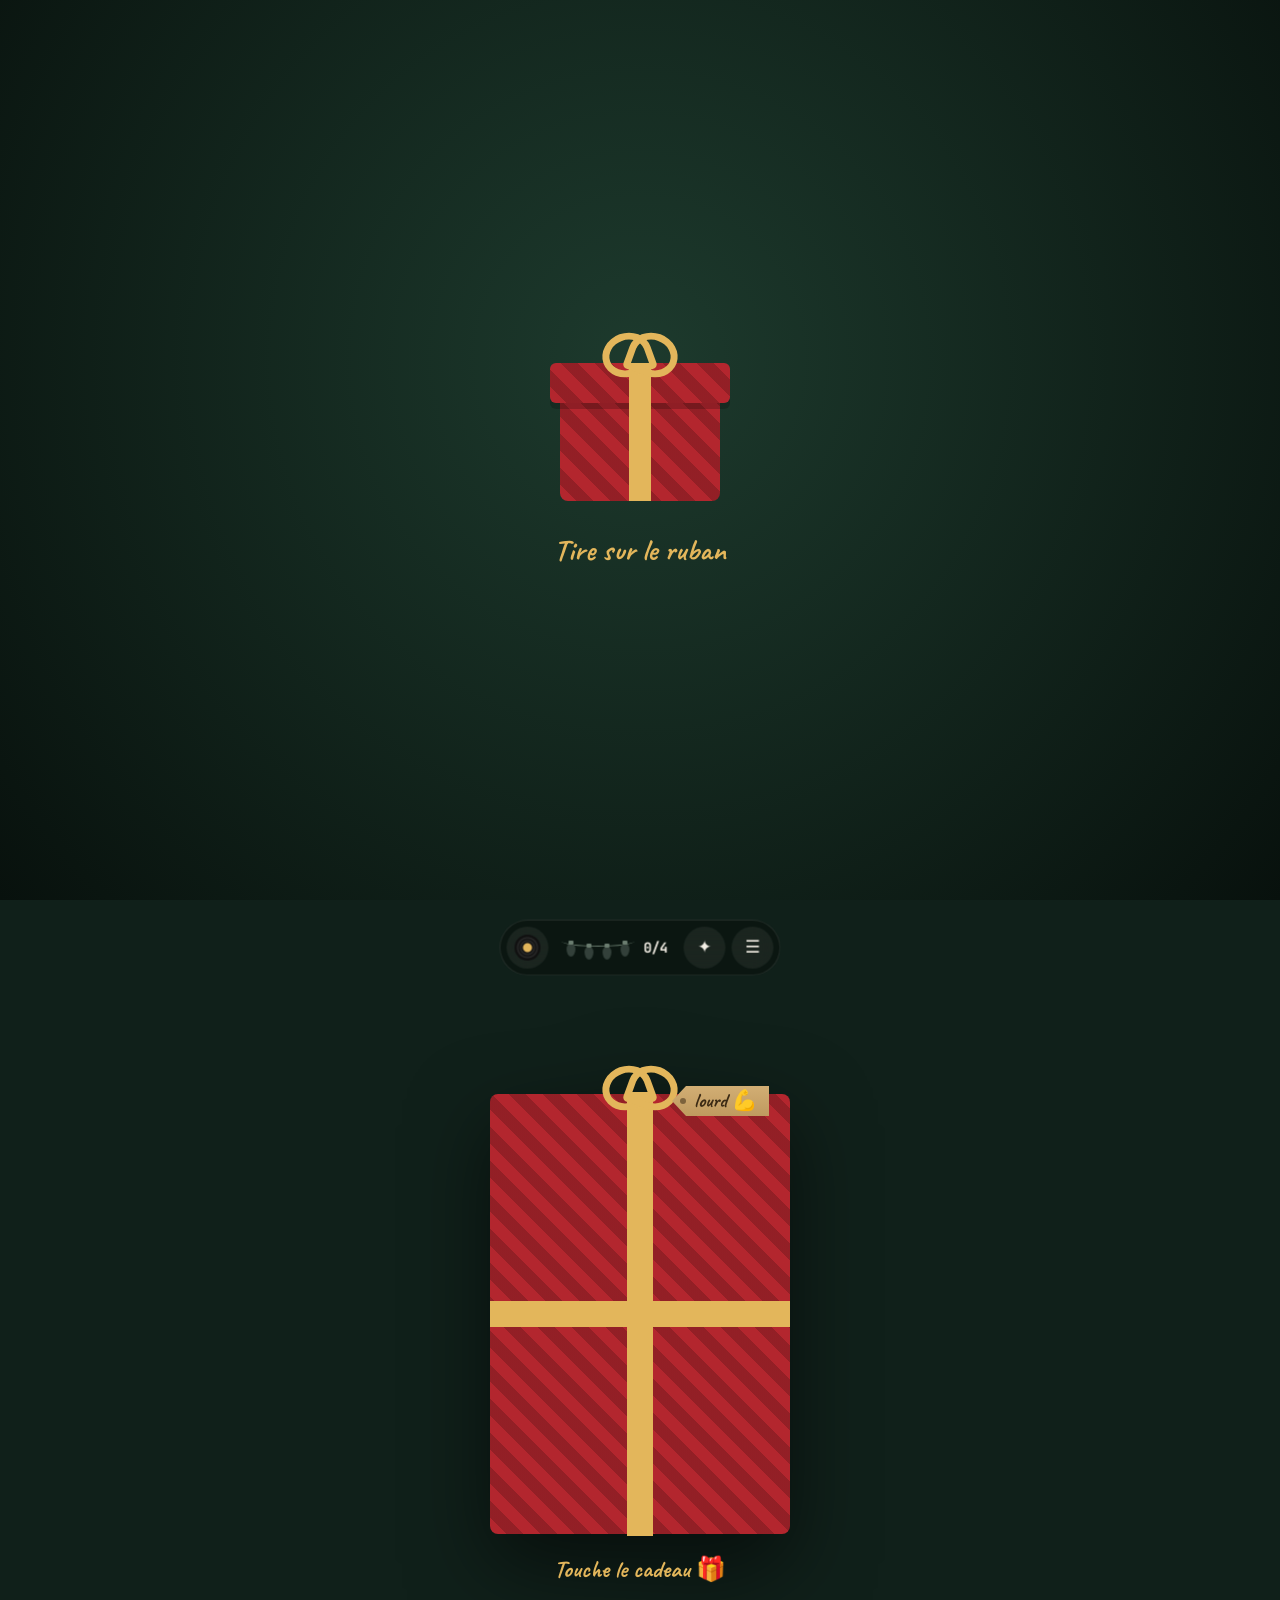
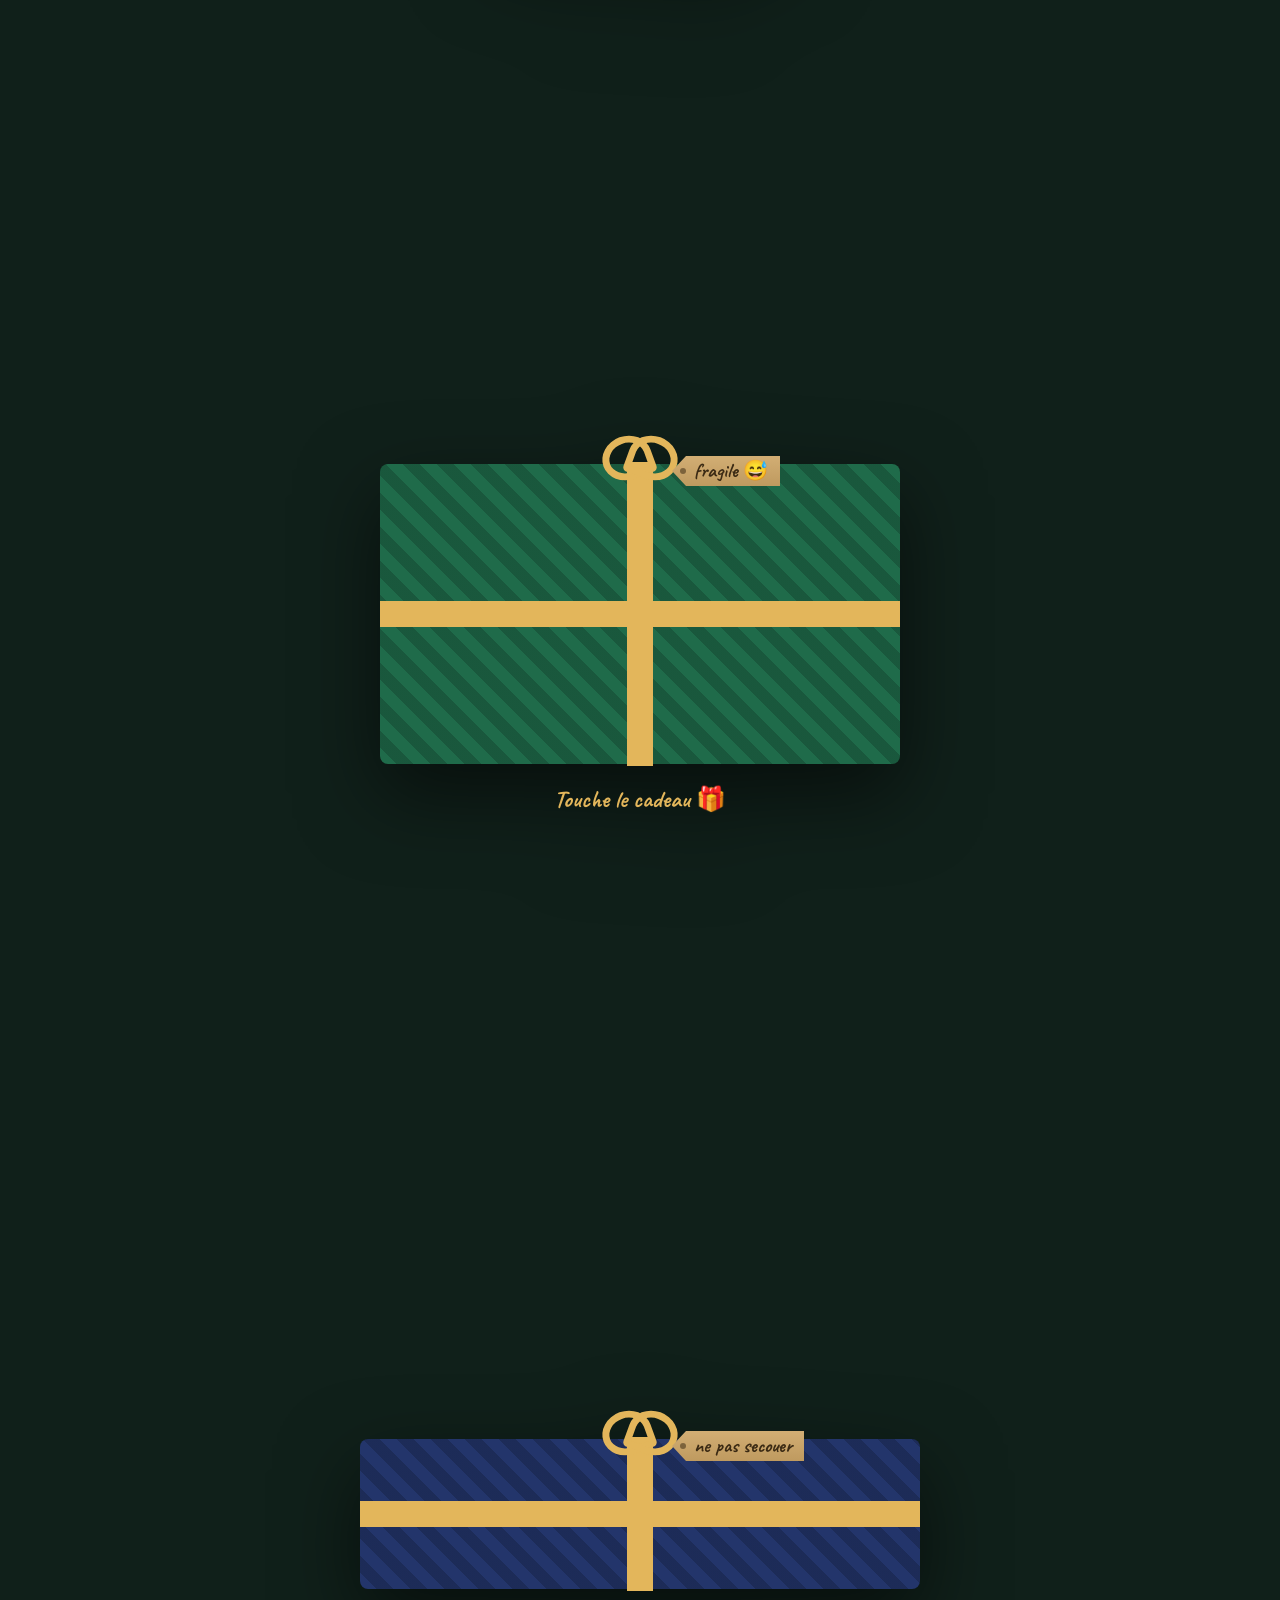
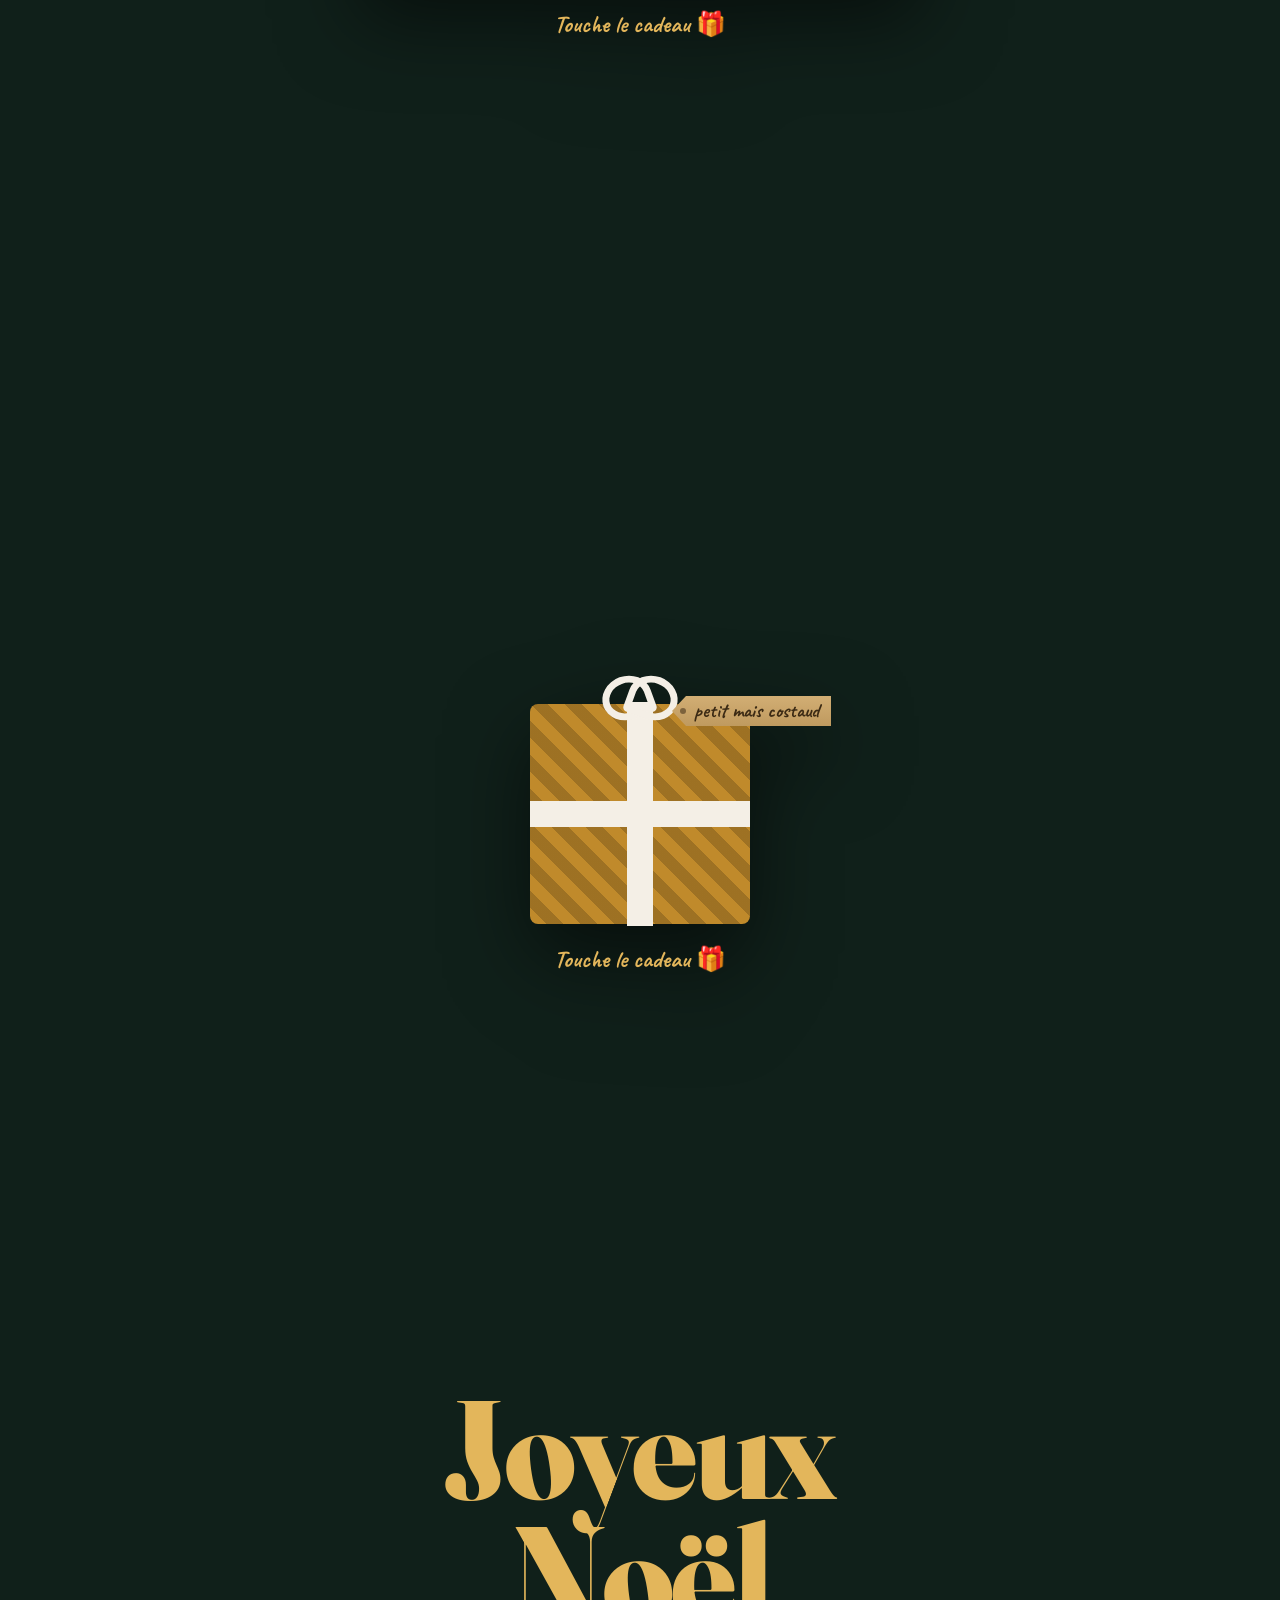
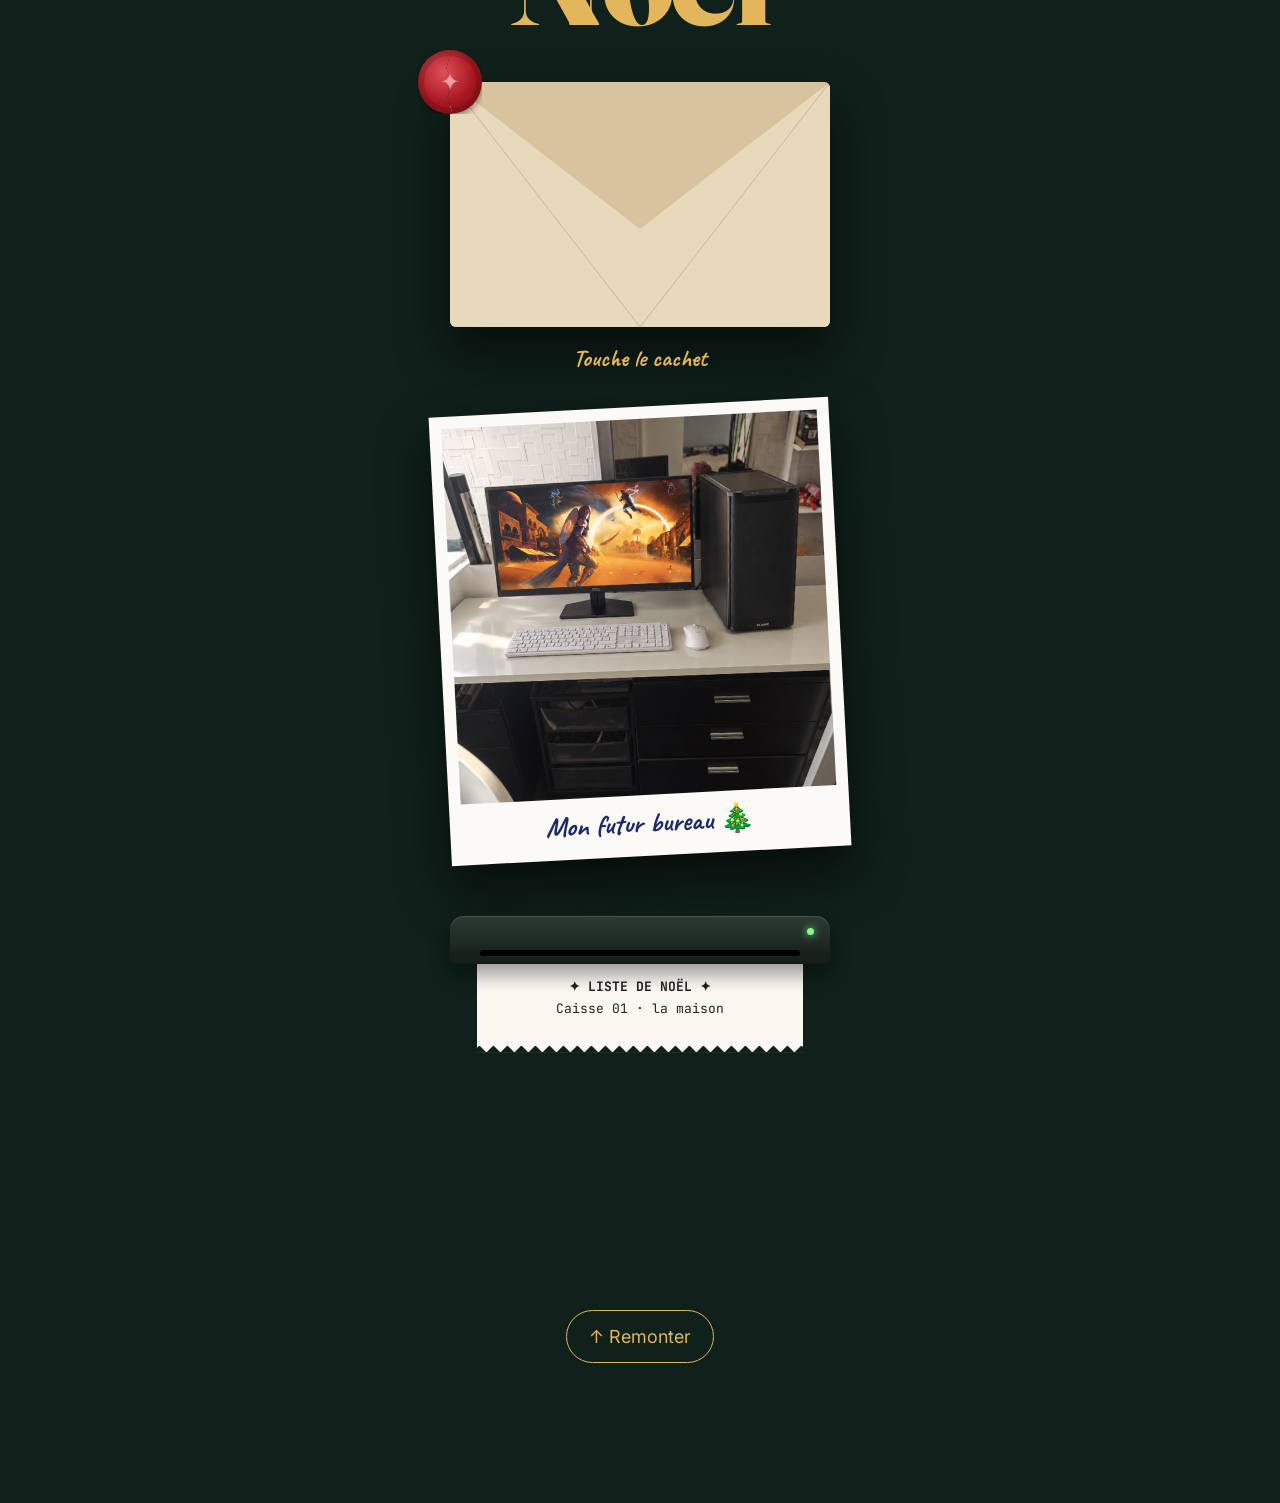
==== commit 57e0619d: "Rename file (21).html to index.html" ====
--- a/index.html
+++ b/index.html
@@ -97,6 +97,13 @@
     <p id="mot"></p>
     <svg class="signature" viewBox="0 0 400 100"><text id="sig" x="200" y="72" text-anchor="middle"></text></svg>
   </div>
+  <div class="suivi" id="suivi" hidden>
+    <p class="direct"><i></i>En direct d'École Directe · <span id="majEd"></span></p>
+    <div class="moy"><span id="moy">0,00</span><small>/20</small></div>
+    <p class="obj" id="obj"></p>
+    <svg class="courbe" id="courbe" viewBox="0 0 300 110"></svg>
+    <div class="jours"><b id="jours">0</b><span id="joursTxt"></span></div>
+  </div>
   <figure class="polaroid" data-vu><img data-img="photo" alt="Mon futur setup"><figcaption id="legende"></figcaption></figure>
   <div class="caisse" data-vu>
     <div class="imprimante"><i></i></div>
--- a/style.css
+++ b/style.css
@@ -1,6 +1,6 @@
 *{box-sizing:border-box;margin:0;padding:0}
 [hidden]{display:none!important}
-:root{--bg:#10201a;--t:#f4efe6;--or:#e3b65b;--mut:#f4efe6a6}
+:root{--bg:#10201a;--t:#f4efe6;--or:#e3b65b;--mut:#f4efe6a6;--ok:#7ee29a;--ko:#ff6b6b}
 html{scroll-snap-type:y mandatory;scroll-behavior:smooth;-webkit-text-size-adjust:100%}
 html.bloque{overflow:hidden}
 body{font:18px/1.5 Inter,system-ui,sans-serif;color:var(--t);background:var(--bg);overflow-x:hidden;-webkit-tap-highlight-color:transparent;transition:background 1s}
@@ -85,18 +85,18 @@
 .duo{display:flex;align-items:center;justify-content:center;gap:4%}
 .duo img{max-width:48%}
 .duo .petit{max-width:28%}
-.moniteur{position:relative;width:fit-content;margin:auto}
-#video,.ecr{position:absolute;top:var(--vt,4%);left:var(--vl,3%);width:var(--vw,94%);height:var(--vh,64%);border-radius:2px;pointer-events:none}
+.moniteur{position:relative;width:fit-content;margin:auto;--vt:14.5%;--vl:3%;--vw:94%;--vh:57%}
+#video,.ecr{position:absolute;top:var(--vt);left:var(--vl);width:var(--vw);height:var(--vh);border-radius:2px;pointer-events:none}
 #video{object-fit:cover}
 .ecr{display:grid;place-items:center;background:#000;opacity:0}
 .ecr b{font:800 clamp(18px,5vw,30px) Inter,sans-serif;letter-spacing:.3em;color:#fff;opacity:0}
-.led{position:absolute;left:50%;top:calc(var(--vt,4%) + var(--vh,64%) + 2.5%);width:5px;height:5px;margin-left:-2px;border-radius:50%;background:#2a2a2a;transition:.3s}
+.led{position:absolute;left:50%;top:calc(var(--vt) + var(--vh) + 2%);width:5px;height:5px;margin-left:-2px;border-radius:50%;background:#2a2a2a;transition:.3s}
 .boot .led{background:#4da3ff;box-shadow:0 0 6px 2px #4da3ff}
 .boot .ecr{animation:ecr 2.4s forwards}
 .boot .ecr b{animation:logo 2.4s forwards}
 .prix{margin-top:14px}
 .compte{font:800 clamp(44px,12vw,64px)/1 Fraunces,serif;font-variant-numeric:tabular-nums;color:var(--or);display:inline-block}
-.compte.pile{animation:pile .5s}
+.compte.pile,.pile{animation:pile .5s}
 .desc{color:var(--mut);font-size:17px;margin:8px 0 16px}
 .lien{display:inline-block;padding:12px 22px;border:1px solid var(--or);border-radius:99px;text-decoration:none;font-weight:600;font-size:16px;transition:background .3s,translate .2s}
 .lien:active{background:#e3b65b33}
@@ -136,6 +136,31 @@
 .signature{display:block;width:70%;height:auto;margin:0 0 0 auto}
 #sig{font:700 64px Caveat,cursive;fill:transparent;stroke:var(--encre);stroke-width:1.2;stroke-dasharray:900;stroke-dashoffset:900}
 .signature.vu #sig{animation:trace 3s 1s forwards}
+
+/* suivi École Directe */
+.suivi{width:min(90vw,420px);margin:50px auto 0;padding:20px 20px 18px;border-radius:22px;background:#ffffff08;border:1px solid #ffffff1a;opacity:0;transform:translateY(40px);transition:opacity .8s,transform 1s cubic-bezier(.2,1.2,.4,1)}
+.suivi.vu{opacity:1;transform:none}
+.direct{display:flex;align-items:center;justify-content:center;gap:8px;font:600 12px "JetBrains Mono",monospace;color:var(--mut)}
+.direct i{flex:none;width:8px;height:8px;border-radius:50%;background:#3ddc6a;animation:direct 1.6s infinite}
+.moy{margin-top:14px;font:800 clamp(56px,16vw,80px)/1 Fraunces,serif;font-variant-numeric:tabular-nums;color:var(--ok)}
+.moy span{display:inline-block}
+.moy small{font-size:.35em;color:var(--mut);margin-left:4px}
+.bas .moy{color:var(--ko)}
+.obj{font-size:15px;color:var(--mut);margin-top:6px}
+.courbe{display:block;width:100%;height:auto;margin:16px 0 6px;overflow:visible}
+.courbe .seuil{stroke:#ffffff40;stroke-dasharray:4 5}
+.courbe text{font:600 11px "JetBrains Mono",monospace;fill:var(--mut)}
+.courbe .val{fill:var(--t);opacity:0;transition:opacity .4s calc(1.4s + var(--i)*.3s)}
+.courbe path{fill:none;stroke:var(--or);stroke-width:3;stroke-linecap:round;stroke-linejoin:round;stroke-dasharray:1;stroke-dashoffset:1;transition:stroke-dashoffset 1.8s ease-in-out .6s}
+.courbe circle{fill:var(--ok);scale:0;transform-box:fill-box;transform-origin:center;transition:scale .4s cubic-bezier(.3,1.8,.5,1) calc(.6s + var(--i)*.4s)}
+.courbe circle.bas{fill:var(--ko)}
+.suivi.vu .courbe path{stroke-dashoffset:0}
+.suivi.vu .courbe circle{scale:1}
+.suivi.vu .courbe .val{opacity:1}
+.jours{display:flex;align-items:center;justify-content:center;gap:12px;margin-top:10px;padding-top:14px;border-top:1px dashed #ffffff22}
+.jours b{display:inline-block;font:800 44px/1 Fraunces,serif;color:var(--or);font-variant-numeric:tabular-nums}
+.jours span{font-size:15px;line-height:1.3;color:var(--mut);text-align:left}
+.alerte .jours b{color:var(--ko)}
 
 /* polaroid */
 .polaroid{width:min(84vw,400px);margin:50px auto 0;padding:12px 12px 16px;background:#fbfaf6;box-shadow:0 25px 50px #0009;transform:translateY(60px);opacity:0;transition:transform 1.2s cubic-bezier(.2,1.2,.4,1),opacity .6s}
@@ -198,8 +223,8 @@
 dialog{margin:auto;border:0;background:none;max-width:94vw}
 dialog::backdrop{background:#000c;-webkit-backdrop-filter:blur(6px);backdrop-filter:blur(6px)}
 dialog img{display:block;max-width:94vw;max-height:86svh;object-fit:contain}
-#toast{position:fixed;left:50%;top:calc(16px + env(safe-area-inset-top));translate:-50% -150%;z-index:70;padding:10px 18px;border-radius:99px;background:var(--t);color:#10201a;font-weight:600;font-size:15px;transition:translate .4s}
-#toast.on{translate:-50% 0}
+#toast{position:fixed;left:50%;top:calc(16px + env(safe-area-inset-top));translate:-50% -250%;opacity:0;z-index:70;padding:10px 18px;border-radius:99px;background:var(--t);color:#10201a;font-weight:600;font-size:15px;transition:translate .4s,opacity .3s}
+#toast.on{translate:-50% 0;opacity:1}
 
 @media (hover:hover) and (pointer:fine){
   body{cursor:url("data:image/svg+xml,%3Csvg xmlns='http://www.w3.org/2000/svg' width='24' height='24' fill='none' stroke-linecap='round'%3E%3Cpath d='M12 2v20M3.3 7l17.4 10M3.3 17L20.7 7' stroke='%23000' stroke-width='4'/%3E%3Cpath d='M12 2v20M3.3 7l17.4 10M3.3 17L20.7 7' stroke='white' stroke-width='2'/%3E%3C/svg%3E") 12 12,auto}
@@ -221,6 +246,7 @@
 @keyframes tampon{from{transform:scale(2.6);opacity:0}}
 @keyframes ecr{0%,18%{opacity:1;background:#000}22%{opacity:1;background:#fff}34%,80%{opacity:1;background:#000}100%{opacity:0;background:#000}}
 @keyframes logo{0%,38%{opacity:0;filter:blur(6px)}50%,72%{opacity:1;filter:none}88%,100%{opacity:0}}
+@keyframes direct{0%{box-shadow:0 0 0 0 #3ddc6a99}70%,100%{box-shadow:0 0 0 8px #3ddc6a00}}
 @keyframes tourne{to{rotate:360deg}}
 @keyframes allume{0%{transform:scale(1.6)}}
 @keyframes clignote{to{filter:brightness(.5);box-shadow:none}}
@@ -230,7 +256,8 @@
   html{scroll-snap-type:none} body{background:#fff;color:#000}
   .tete{min-height:0;padding:10px}
   .ch{height:auto;page-break-inside:avoid;padding:20px}
-  .contenu,.fin h2,.polaroid,.polaroid img,#mot span,.contenu figure{opacity:1!important;transform:none!important;filter:none!important;translate:none!important}
+  .contenu,.fin h2,.polaroid,.polaroid img,#mot span,.contenu figure,.suivi{opacity:1!important;transform:none!important;filter:none!important;translate:none!important}
+  .suivi{border:1px solid #999} .courbe path{stroke-dashoffset:0} .courbe circle{scale:1} .courbe .val{opacity:1;fill:#000}
   .lettre{display:block!important;box-shadow:none;rotate:0deg}
   #ticket{transform:none!important;-webkit-mask:none;mask:none;border:1px dashed #999}
   .compte,.fin h2{color:#000}
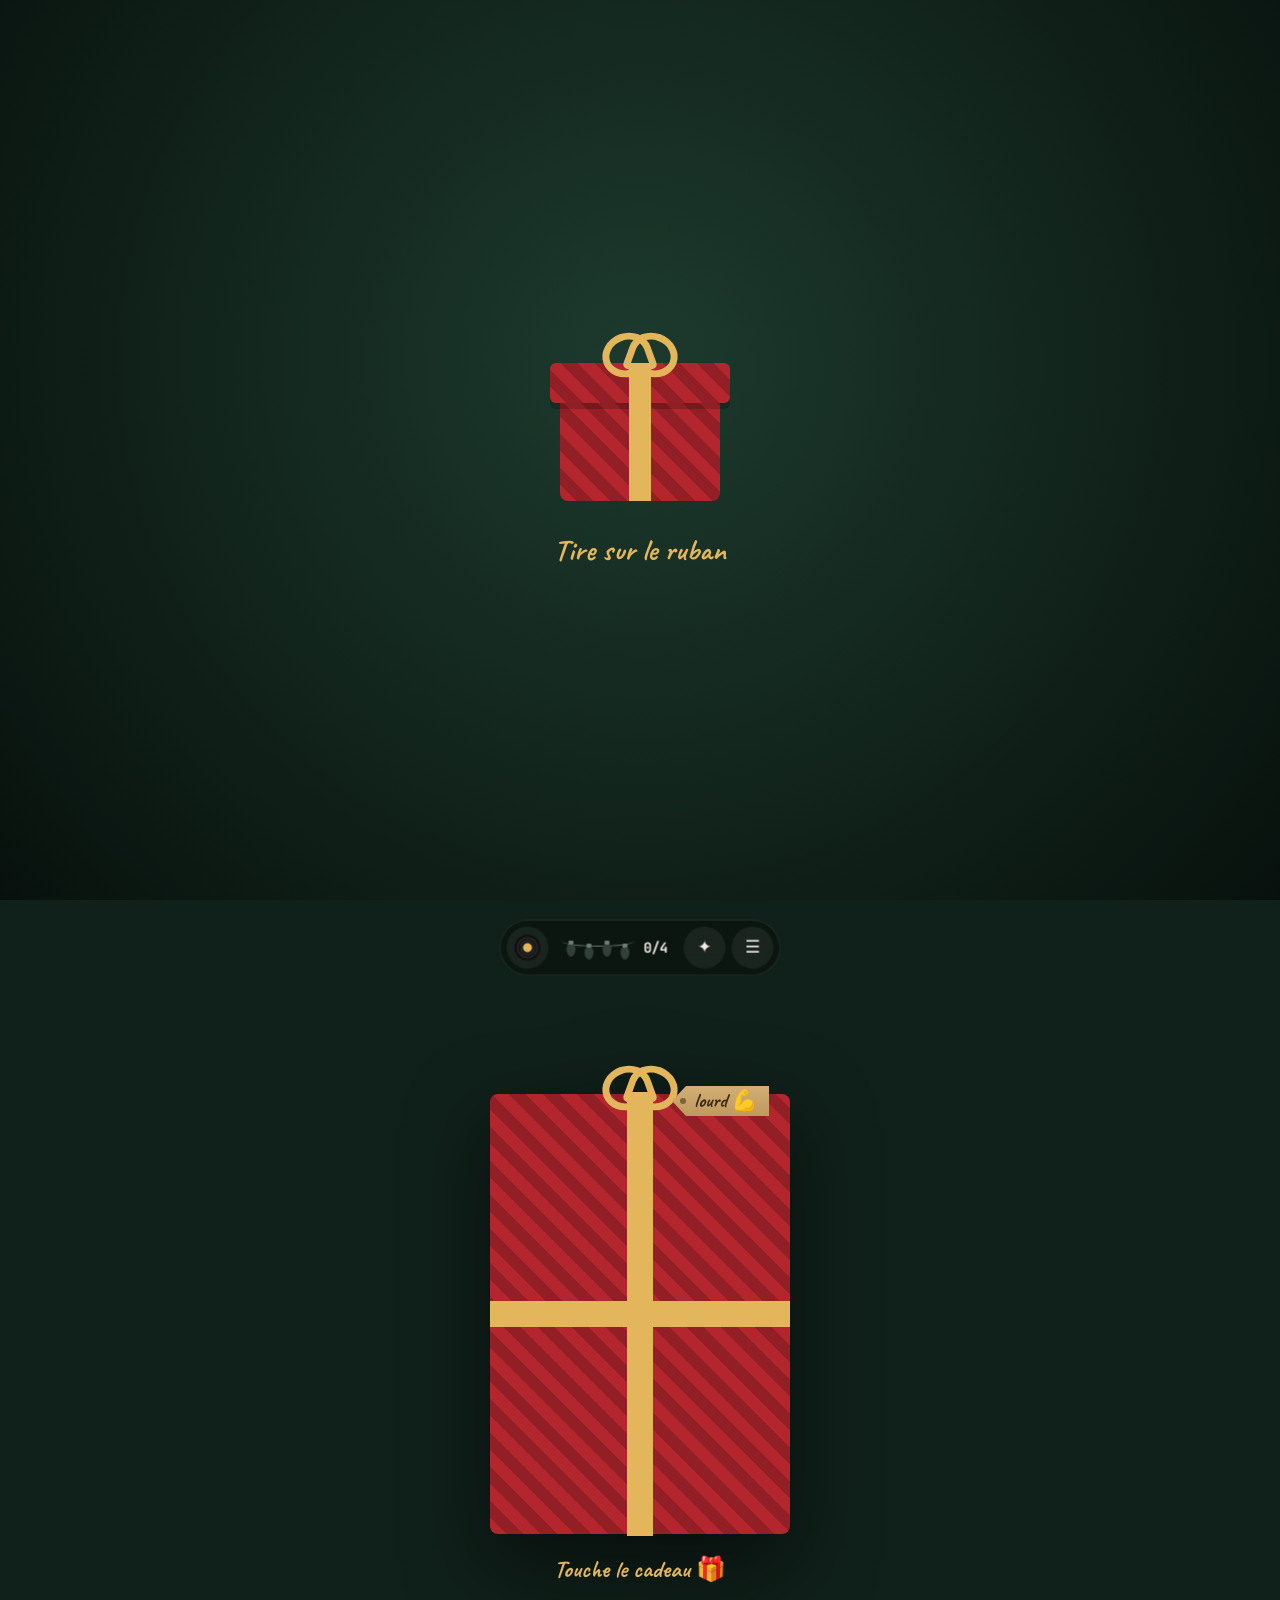
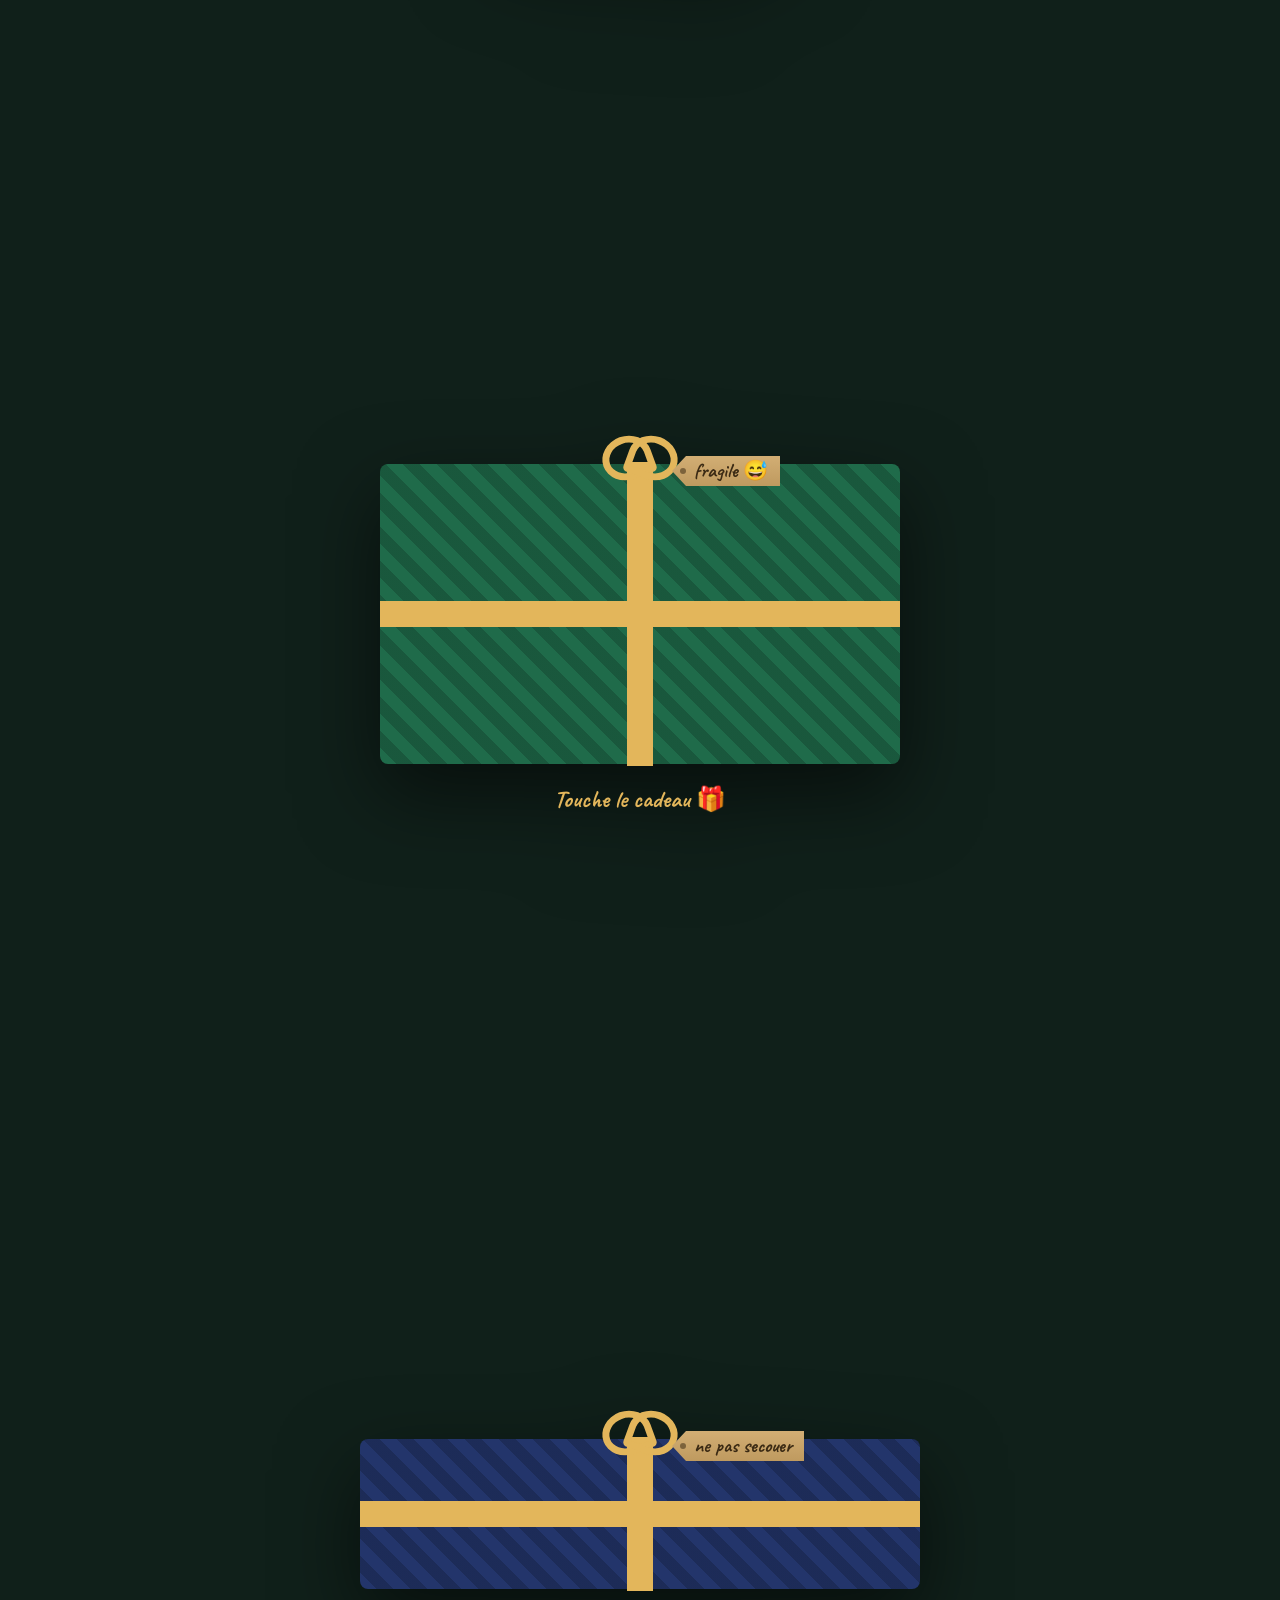
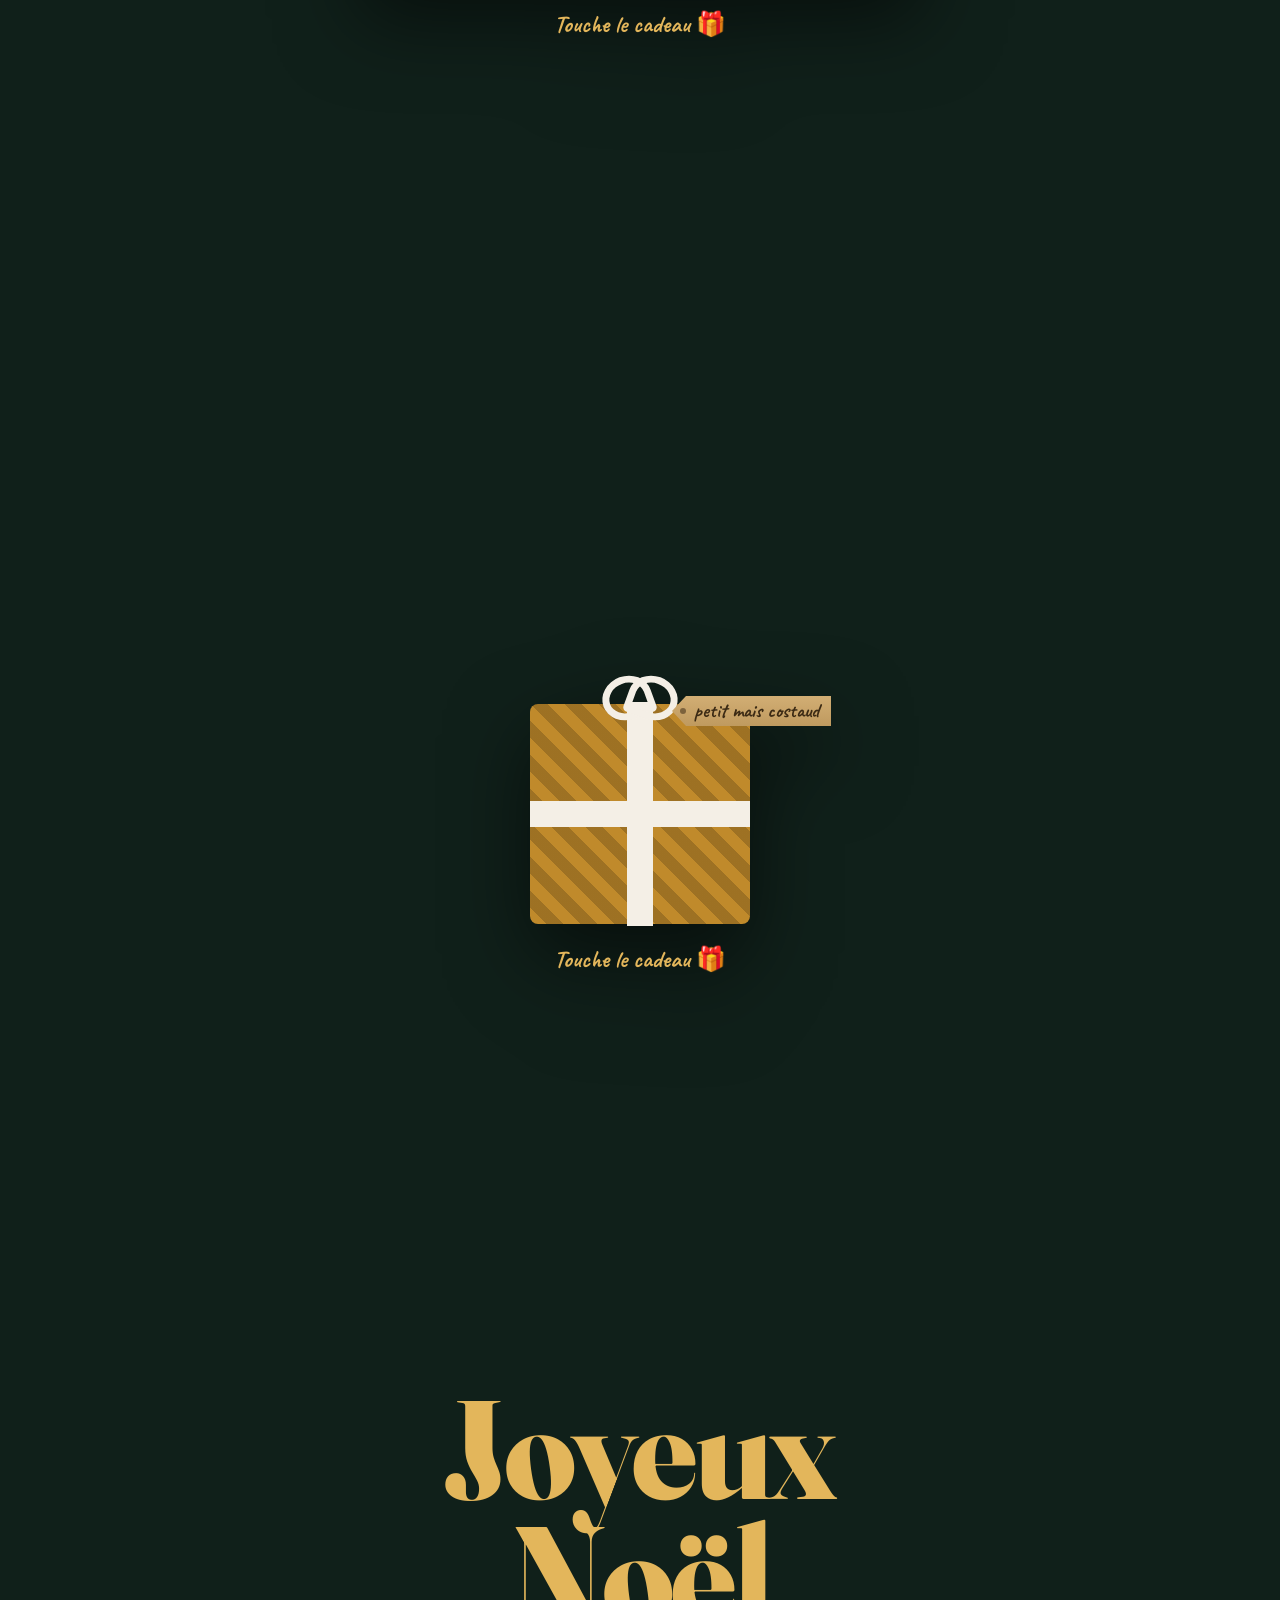
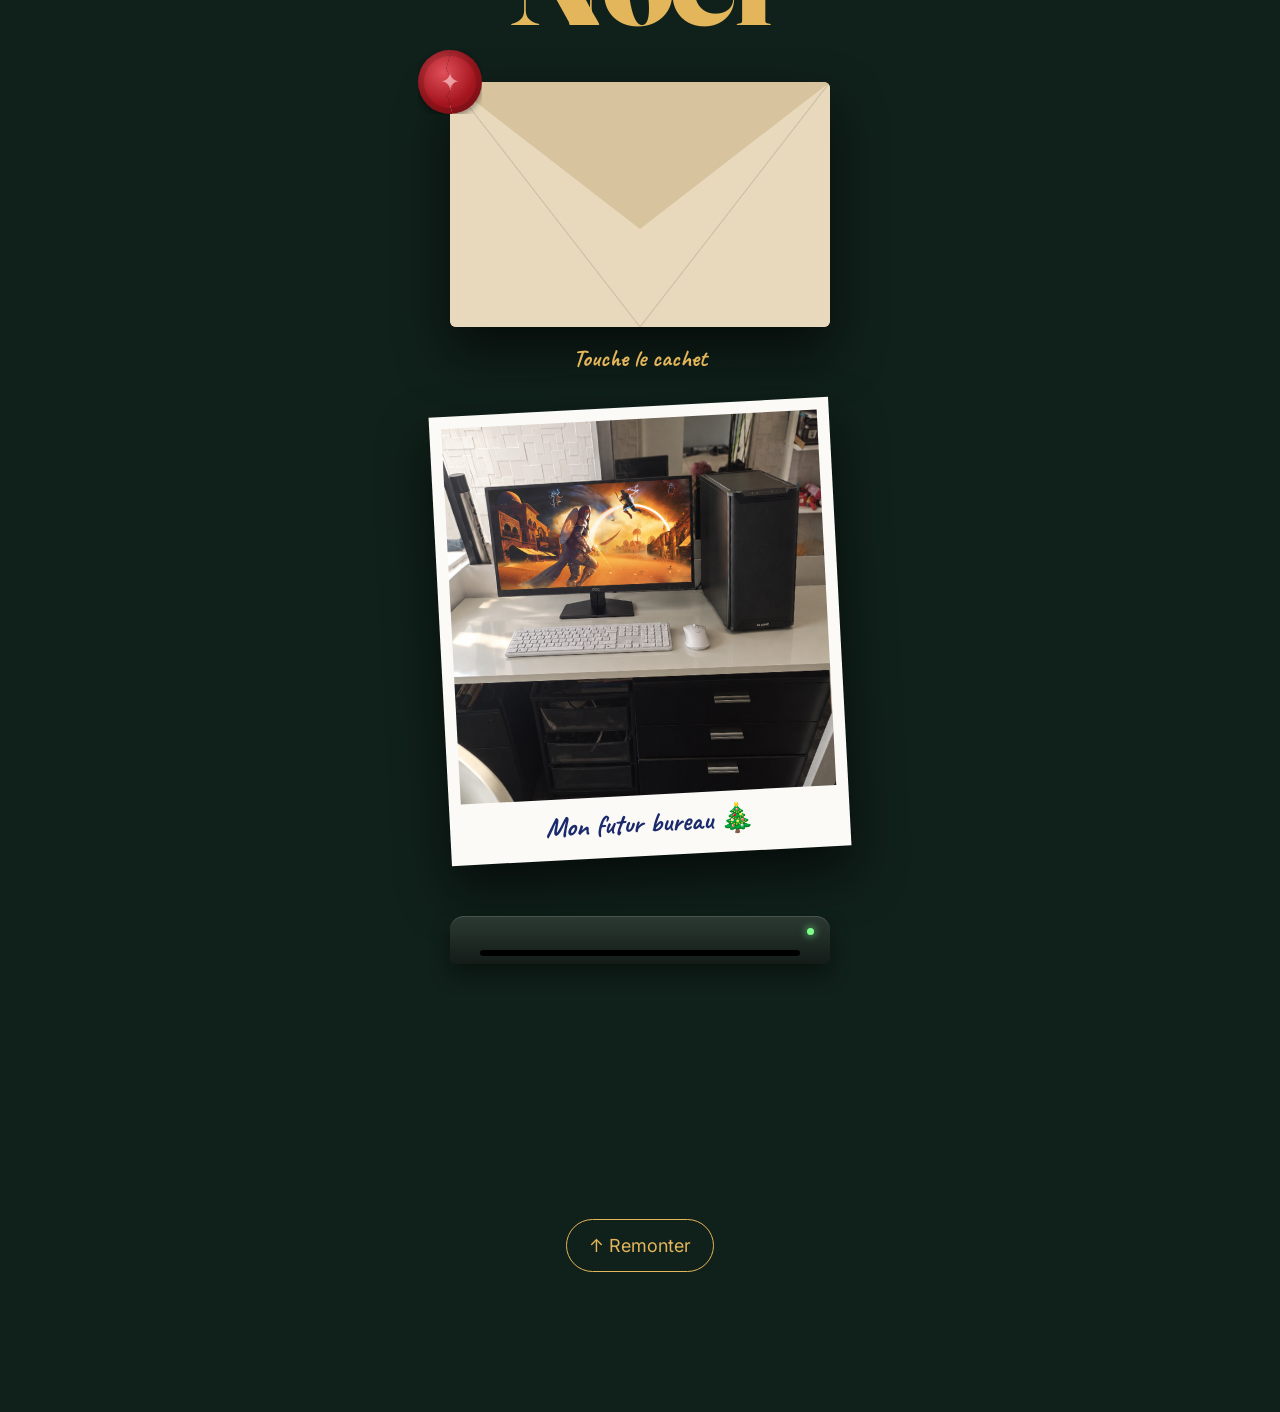
==== commit 958e7c3d: "Rename file (24).html to index.html" ====
--- a/index.html
+++ b/index.html
@@ -1,137 +1,112 @@
 <!doctype html>
 <html lang="fr" class="bloque">
 <head>
-<meta charset="utf-8">
-<meta name="viewport" content="width=device-width,initial-scale=1,viewport-fit=cover">
-<title>Ma liste de Noël 🎁</title>
-<meta name="theme-color" content="#10201a">
-<link rel="icon" href="data:image/svg+xml,<svg xmlns='http://www.w3.org/2000/svg' viewBox='0 0 100 100'><text y='.9em' font-size='90'>🎁</text></svg>">
-<link rel="preconnect" href="https://fonts.googleapis.com">
-<link rel="preconnect" href="https://fonts.gstatic.com" crossorigin>
-<link rel="stylesheet" href="https://fonts.googleapis.com/css2?family=Caveat:wght@500;700&family=Fraunces:opsz,wght@9..144,500;9..144,800&family=Inter:wght@400;600;800&family=JetBrains+Mono:wght@400;700;800&display=swap">
-<link rel="stylesheet" href="style.css">
-<script src="app.js" defer></script>
+  <meta charset="utf-8">
+  <meta name="viewport" content="width=device-width, initial-scale=1, viewport-fit=cover">
+  <title>Ma liste de Noël 🎁</title>
+  <meta name="theme-color" content="#10201a">
+  <link rel="icon" href="data:image/svg+xml,<svg xmlns='http://www.w3.org/2000/svg' viewBox='0 0 100 100'><text y='.9em' font-size='90'>🎁</text></svg>">
+
+  <link rel="preconnect" href="https://fonts.googleapis.com">
+  <link rel="preconnect" href="https://fonts.gstatic.com" crossorigin>
+  <link rel="stylesheet" href="https://fonts.googleapis.com/css2?family=Caveat:wght@500;700&family=Fraunces:opsz,wght@9..144,500;9..144,800&family=Inter:wght@400;600;800&family=JetBrains+Mono:wght@400;700;800&display=swap">
+  <link rel="stylesheet" href="style.css">
+
+  <script src="app.js" defer></script>
+  <script src="pc.js" defer></script>
 </head>
 <body>
-<canvas id="neige" aria-hidden="true"></canvas>
+  <canvas id="neige" aria-hidden="true"></canvas>
 
-<div id="intro">
-  <button class="boite" id="boite" aria-label="Ouvrir le cadeau">
-    <span class="couvercle"></span><span class="corps"></span><span class="rv"></span><span class="noeud"></span>
-  </button>
-  <p class="tire">Tire sur le ruban</p>
-</div>
+  <!-- Intro -->
+  <div id="intro">
+    <button class="boite" id="boite" type="button" aria-label="Ouvrir le cadeau">
+      <span class="couvercle"></span>
+      <span class="corps"></span>
+      <span class="rv"></span>
+      <span class="noeud"></span>
+    </button>
+    <p class="tire">Tire sur le ruban</p>
+  </div>
 
-<header class="tete">
-  <button class="boule" id="boule" aria-label="Boule de Noël"></button>
-  <p class="sur">Liste de Noël · <span id="annee"></span></p>
-  <h1>Quatre cadeaux<br>à déballer.</h1>
-  <div class="horloge" id="horloge"></div>
-  <nav class="sommaire">
-    <a href="#setup"><b>01</b>La tour</a>
-    <a href="#ecran"><b>02</b>L'écran</a>
-    <a href="#clavier"><b>03</b>Clavier + souris</a>
-    <a href="#ear"><b>04</b>Les écouteurs</a>
+  <!-- En-tête -->
+  <header class="tete">
+    <button class="boule" id="boule" type="button" aria-label="Boule de Noël"></button>
+    <p class="sur">Liste de Noël · <span id="annee"></span></p>
+    <h1>Quatre cadeaux<br>à déballer.</h1>
+    <div class="horloge" id="horloge"></div>
+    <nav class="sommaire" id="sommaire" aria-label="Les cadeaux"></nav>
+  </header>
+
+  <main>
+    <svg id="ruban" aria-hidden="true"><path></path></svg>
+
+    <!-- Les sections .ch sont générées par app.js à partir de CADEAUX -->
+
+    <section class="fin" id="liste">
+      <h2 data-vu>Joyeux<br>Noël</h2>
+
+      <button class="enveloppe" id="enveloppe" type="button" data-vu aria-label="Ouvrir la lettre">
+        <span class="env"></span>
+        <span class="feuille"></span>
+        <span class="devant"></span>
+        <span class="rabat"></span>
+        <span class="cachet"><i></i><i></i></span>
+        <em>Touche le cachet</em>
+      </button>
+
+      <div class="lettre" id="lettre" hidden>
+        <p id="mot"></p>
+        <svg class="signature" viewBox="0 0 400 100">
+          <text id="sig" x="200" y="72" text-anchor="middle"></text>
+        </svg>
+      </div>
+
+      <div class="suivi" id="suivi" hidden>
+        <p class="direct"><i></i>En direct d’École Directe · <span id="majEd"></span></p>
+        <div class="moy"><span id="moy">0,00</span><small>/20</small></div>
+        <p class="obj" id="obj"></p>
+        <svg class="courbe" id="courbe" viewBox="0 0 300 110"></svg>
+        <div class="jours"><b id="jours">0</b><span id="joursTxt"></span></div>
+      </div>
+
+      <figure class="polaroid" data-vu>
+        <img id="photo" alt="Mon futur setup">
+        <figcaption id="legende"></figcaption>
+      </figure>
+
+      <div class="caisse" data-vu>
+        <div class="imprimante"><i></i></div>
+        <div id="ticket"></div>
+      </div>
+
+      <p class="astuce" id="astuce"></p>
+
+      <div class="actions" id="actions">
+        <button class="aim" id="copier" type="button">Copier</button>
+        <button class="aim" id="partager" type="button">Partager</button>
+        <a class="aim" id="wa" target="_blank" rel="noopener">WhatsApp</a>
+        <a class="aim" id="sms">SMS</a>
+        <button class="aim" id="imprimer" type="button">Imprimer</button>
+      </div>
+
+      <button class="remonter aim" id="remonter" type="button">↑ Remonter</button>
+    </section>
+  </main>
+
+  <!-- Barre flottante -->
+  <nav class="pilule" aria-label="Commandes du site">
+    <button id="platine" class="aim" type="button" aria-label="Musique"><span class="vinyle"></span></button>
+    <span class="compteur">
+      <span class="guirlande" id="guirlande"></span>
+      <b id="nb">0/4</b>
+    </span>
+    <button id="anim" class="aim" type="button" aria-label="Animations">✦</button>
+    <button id="menuBtn" class="aim" type="button" aria-label="Menu" aria-controls="menu" aria-expanded="false">☰</button>
   </nav>
-</header>
+  <div class="menu" id="menu"></div>
 
-<main>
-<svg id="ruban" aria-hidden="true"><path/></svg>
-
-<section class="ch" id="setup" style="--c:#b3262e;--w:min(56vw,300px);--h:min(54svh,440px)">
-  <div class="emb"><span class="g"></span><span class="d"></span><span class="rv"></span><span class="noeud"></span><span class="etiq"></span><em>Touche le cadeau 🎁</em></div>
-  <div class="contenu">
-    <p class="num">01 / 04</p>
-    <h2>La tour</h2>
-    <figure class="duo"><img class="ferme" data-img="setup" alt="be quiet! Pure Base 501 Airflow Black"><img class="ferme" data-img="setupOuvert" alt="Boîtier ouvert"></figure>
-    <p class="prix"><span class="compte" data-k="setup"></span></p>
-    <p class="desc" id="infoTour"></p>
-    <a class="lien aim" data-lien="setup" target="_blank" rel="noopener">Voir le boîtier ↗</a>
-  </div>
-</section>
-
-<section class="ch" id="ecran" style="--c:#1f6b4a;--w:min(86vw,520px);--h:min(36svh,300px)">
-  <div class="emb"><span class="g"></span><span class="d"></span><span class="rv"></span><span class="noeud"></span><span class="etiq"></span><em>Touche le cadeau 🎁</em></div>
-  <div class="contenu">
-    <p class="num">02 / 04</p>
-    <h2>L'écran</h2>
-    <figure class="moniteur"><img class="ferme" data-img="ecran" alt="AOC 27G4XED"><video id="video" muted playsinline loop preload="none"></video><span class="ecr"><b>AOC</b></span><span class="led"></span></figure>
-    <p class="prix"><span class="compte" data-k="ecran"></span></p>
-    <p class="desc">AOC 27G4XED · 27 pouces · 180 Hz</p>
-    <a class="lien aim" data-lien="ecran" target="_blank" rel="noopener">Voir l'écran ↗</a>
-  </div>
-</section>
-
-<section class="ch" id="clavier" style="--c:#23356b;--w:min(90vw,560px);--h:min(20svh,150px)">
-  <div class="emb"><span class="g"></span><span class="d"></span><span class="rv"></span><span class="noeud"></span><span class="etiq"></span><em>Touche le cadeau 🎁</em></div>
-  <div class="contenu">
-    <p class="num">03 / 04</p>
-    <h2>Clavier + souris</h2>
-    <figure class="duo"><img class="ferme" data-img="clavier" alt="Clavier Logitech"><img class="ferme petit" data-img="souris" alt="Souris Logitech"></figure>
-    <p class="prix"><span class="compte" data-k="clavier"></span></p>
-    <p class="desc">Logitech MK950 · sans fil</p>
-    <a class="lien aim" data-lien="clavier" target="_blank" rel="noopener">Voir le pack ↗</a>
-  </div>
-</section>
-
-<section class="ch" id="ear" style="--c:#c08a2b;--r:#f4efe6;--w:min(44vw,220px);--h:min(28svh,220px)">
-  <div class="emb"><span class="g"></span><span class="d"></span><span class="rv"></span><span class="noeud"></span><span class="etiq"></span><em>Touche le cadeau 🎁</em></div>
-  <div class="contenu">
-    <p class="num">04 / 04</p>
-    <h2>Les écouteurs</h2>
-    <figure><img class="ferme" data-img="ear" alt="Nothing Ear"></figure>
-    <p class="prix"><span class="compte" data-k="ear"></span></p>
-    <p class="desc">Nothing Ear · sans fil</p>
-    <a class="lien aim" data-lien="ear" target="_blank" rel="noopener">Voir les écouteurs ↗</a>
-  </div>
-</section>
-
-<section class="fin" id="liste">
-  <h2 data-vu>Joyeux<br>Noël</h2>
-  <button class="enveloppe" id="enveloppe" data-vu aria-label="Ouvrir la lettre">
-    <span class="env"></span><span class="feuille"></span><span class="devant"></span><span class="rabat"></span>
-    <span class="cachet"><i></i><i></i></span>
-    <em>Touche le cachet</em>
-  </button>
-  <div class="lettre" id="lettre" hidden>
-    <p id="mot"></p>
-    <svg class="signature" viewBox="0 0 400 100"><text id="sig" x="200" y="72" text-anchor="middle"></text></svg>
-  </div>
-  <div class="suivi" id="suivi" hidden>
-    <p class="direct"><i></i>En direct d'École Directe · <span id="majEd"></span></p>
-    <div class="moy"><span id="moy">0,00</span><small>/20</small></div>
-    <p class="obj" id="obj"></p>
-    <svg class="courbe" id="courbe" viewBox="0 0 300 110"></svg>
-    <div class="jours"><b id="jours">0</b><span id="joursTxt"></span></div>
-  </div>
-  <figure class="polaroid" data-vu><img data-img="photo" alt="Mon futur setup"><figcaption id="legende"></figcaption></figure>
-  <div class="caisse" data-vu>
-    <div class="imprimante"><i></i></div>
-    <div id="ticket"></div>
-  </div>
-  <p class="astuce" id="astuce"></p>
-  <div class="actions" id="actions">
-    <button class="aim" id="copier">Copier</button>
-    <button class="aim" id="partager">Partager</button>
-    <a class="aim" id="wa" target="_blank" rel="noopener">WhatsApp</a>
-    <a class="aim" id="sms">SMS</a>
-    <button class="aim" id="imprimer">Imprimer</button>
-  </div>
-  <button class="remonter aim" id="remonter">↑ Remonter</button>
-</section>
-</main>
-
-<nav class="pilule">
-  <button id="platine" class="aim" aria-label="Musique"><span class="vinyle"></span></button>
-  <span class="compteur"><span class="guirlande" id="guirlande"><i></i><i></i><i></i><i></i></span><b id="nb">0/4</b></span>
-  <button id="anim" class="aim" aria-label="Animations">✦</button>
-  <button id="menuBtn" class="aim" aria-label="Menu">☰</button>
-</nav>
-<div class="menu" id="menu">
-  <a href="#setup">01 La tour</a><a href="#ecran">02 L'écran</a><a href="#clavier">03 Clavier + souris</a><a href="#ear">04 Les écouteurs</a><a href="#liste">✦ Ma liste</a>
-</div>
-
-<dialog id="zoom"><img id="zoomImg" alt=""></dialog>
-<div id="toast"></div>
+  <dialog id="zoom" aria-label="Image agrandie"><img id="zoomImg" alt=""></dialog>
+  <div id="toast" role="status" aria-live="polite"></div>
 </body>
 </html>
--- a/style.css
+++ b/style.css
@@ -1,72 +1,93 @@
+/* =========================================================
+   0. BASE & VARIABLES
+   ========================================================= */
 *{box-sizing:border-box;margin:0;padding:0}
 [hidden]{display:none!important}
-:root{--bg:#10201a;--t:#f4efe6;--or:#e3b65b;--mut:#f4efe6a6;--ok:#7ee29a;--ko:#ff6b6b}
+:root{
+  --bg:#10201a; --t:#f4efe6; --or:#e3b65b; --mut:#f4efe6a6;
+  --ok:#7ee29a; --ko:#ff6b6b; --papier:#f7f1e3; --encre:#1a2a6c;
+  --serif:Fraunces,serif; --mono:"JetBrains Mono",monospace; --main:Caveat,cursive;
+}
 html{scroll-snap-type:y mandatory;scroll-behavior:smooth;-webkit-text-size-adjust:100%}
 html.bloque{overflow:hidden}
 body{font:18px/1.5 Inter,system-ui,sans-serif;color:var(--t);background:var(--bg);overflow-x:hidden;-webkit-tap-highlight-color:transparent;transition:background 1s}
 body.nuit{--bg:#070e0b}
 body.nuit::before{content:"";position:fixed;inset:0;background:radial-gradient(ellipse at 50% -10%,#e3b65b2a,transparent 60%);pointer-events:none}
+body.calme *{animation-duration:0s!important;transition-duration:0s!important;transition-delay:0s!important}
 button{font:inherit;color:inherit;cursor:pointer}
 a{color:inherit}
+main,.tete{position:relative;z-index:1}
 #neige{position:fixed;inset:0;width:100%;height:100%;pointer-events:none;z-index:50}
+.aim{transition:translate .2s,background .3s}
+
+/* Papier cadeau + nœud (partagés par l'intro et les cadeaux) */
 .ch,#intro{--pap:repeating-linear-gradient(45deg,var(--c) 0 12px,color-mix(in srgb,var(--c),#000 18%) 12px 24px)}
-
-/* nœud commun */
 .noeud{position:absolute;left:50%;width:76px;height:36px;translate:-50% 0;z-index:3;transition:transform .5s,opacity .5s}
 .noeud::before,.noeud::after{content:"";position:absolute;top:0;width:36px;height:30px;border:7px solid var(--r,var(--or));border-radius:50% 50% 10% 50%}
 .noeud::before{left:0;rotate:-20deg}
 .noeud::after{right:0;rotate:20deg;border-radius:50% 50% 50% 10%}
 
-/* intro */
+/* =========================================================
+   1. INTRO
+   ========================================================= */
 #intro{--c:#b3262e;position:fixed;inset:0;z-index:60;display:grid;place-content:center;justify-items:center;gap:30px;background:radial-gradient(circle at 50% 40%,#1d3a2d,#08110d);transition:opacity .7s .5s}
 .boite{position:relative;width:180px;height:170px;border:0;background:none;touch-action:none;animation:attend 3s infinite}
 .couvercle{position:absolute;top:32px;left:0;right:0;height:40px;border-radius:6px;background:var(--pap);z-index:2;box-shadow:0 6px 0 #0003;transition:transform .8s cubic-bezier(.5,-.4,.3,1.4),opacity .6s .3s}
 .corps{position:absolute;top:70px;bottom:0;left:10px;right:10px;border-radius:0 0 8px 8px;background:var(--pap)}
 #intro .rv{position:absolute;left:50%;top:32px;bottom:0;width:22px;translate:-50%;background:var(--or);z-index:2;transition:opacity .3s}
 #intro .noeud{top:calc(2px + var(--tire,0px))}
+.tire{font:700 30px var(--main);color:var(--or);animation:respire 1.6s infinite}
 #intro.ouvre{opacity:0;pointer-events:none}
+#intro.ouvre .boite{animation:none}
 #intro.ouvre .couvercle{transform:translateY(-160px) rotate(-25deg);opacity:0}
 #intro.ouvre .noeud{transform:translateY(-200px) rotate(40deg);opacity:0}
 #intro.ouvre .rv{opacity:0}
-#intro.ouvre .boite{animation:none}
-.tire{font:700 30px Caveat,cursive;color:var(--or);animation:respire 1.6s infinite}
-
-/* en-tête */
-.tete{position:relative;min-height:100svh;scroll-snap-align:start;display:flex;flex-direction:column;justify-content:center;gap:26px;padding:60px 22px 110px;max-width:900px;margin:auto}
-.sur{font:600 13px "JetBrains Mono",monospace;letter-spacing:.2em;text-transform:uppercase;color:var(--or)}
-h1{font:800 clamp(54px,15vw,140px)/.92 Fraunces,serif;letter-spacing:-.03em}
+
+/* =========================================================
+   2. EN-TÊTE
+   ========================================================= */
+.tete{min-height:100svh;scroll-snap-align:start;display:flex;flex-direction:column;justify-content:center;gap:26px;padding:60px 22px 110px;max-width:900px;margin:auto}
+.sur{font:600 13px var(--mono);letter-spacing:.2em;text-transform:uppercase;color:var(--or)}
+h1{font:800 clamp(54px,15vw,140px)/.92 var(--serif);letter-spacing:-.03em}
 .horloge{display:flex;gap:14px;flex-wrap:wrap}
 .grp{display:flex;flex-direction:column;align-items:center;gap:4px}
 .grp small{font-size:12px;color:var(--mut)}
 .chif{display:flex;gap:3px;perspective:300px}
-.chif i{display:inline-block;width:1.15em;padding:4px 0;text-align:center;font:700 26px "JetBrains Mono",monospace;font-style:normal;color:#10201a;background:var(--t);border-radius:6px}
+.chif i{display:inline-block;width:1.15em;padding:4px 0;text-align:center;font:700 26px var(--mono);font-style:normal;color:#10201a;background:var(--t);border-radius:6px}
 .chif i.flip{animation:flip .45s ease-out}
-.jourj{font:700 40px Caveat,cursive;color:var(--or)}
+.jourj{font:700 40px var(--main);color:var(--or)}
 .sommaire{display:grid;grid-template-columns:1fr 1fr;gap:8px}
 .sommaire a{display:flex;gap:10px;padding:12px 14px;border:1px solid #ffffff1f;border-radius:14px;text-decoration:none;font-size:16px}
-.sommaire b{font:700 13px "JetBrains Mono",monospace;color:var(--or);padding-top:2px}
+.sommaire b{font:700 13px var(--mono);color:var(--or);padding-top:2px}
 .boule{position:absolute;top:0;right:22px;width:54px;height:120px;border:0;background:none;transform-origin:50% 0;animation:balance 4s ease-in-out infinite}
 .boule::before{content:"";position:absolute;left:50%;top:0;width:1px;height:66px;background:#e3b65b88}
-.boule::after{content:"";position:absolute;left:0;bottom:0;width:54px;height:54px;border-radius:50%;background:radial-gradient(circle at 35% 30%,#fff9 0 6%,#e0444c 18%,#8d1620 72%);box-shadow:0 10px 30px #b3262e55}
+.boule::after{content:"";position:absolute;left:0;bottom:0;width:54px;height:54px;border-radius:50%;background:radial-gradient(circle at 35% 30%,#fff9 0 6%,#e0444c 18%,#8d1620 72%);box-shadow:0 10px 30px #b3262e55;transition:background .6s}
 .boule.tinte{animation:tinte .5s}
 .dore .boule::after{background:radial-gradient(circle at 35% 30%,#fff 0 6%,#f3cf6b 20%,#9a6b14 75%)}
 
-/* ruban qui relie */
-main,.tete{position:relative;z-index:1}
+/* =========================================================
+   3. RUBAN QUI RELIE LES CADEAUX
+   ========================================================= */
 #ruban{position:absolute;left:0;top:0;width:100%;z-index:-1;pointer-events:none;overflow:visible}
 #ruban path{fill:none;stroke:var(--or);stroke-width:3;stroke-linecap:round;opacity:.5;transition:stroke-dashoffset .25s linear}
 
-/* sections cadeau */
+/* =========================================================
+   4. SECTIONS CADEAU
+   ========================================================= */
 .ch{--r:var(--or);position:relative;height:100svh;scroll-snap-align:start;scroll-snap-stop:always;display:grid;place-items:center;overflow:hidden;padding:24px 22px 96px}
+
+/* Emballage */
 .emb{position:absolute;left:50%;top:46%;width:var(--w);height:var(--h);translate:-50% -50%;z-index:3;cursor:pointer;filter:drop-shadow(0 30px 40px #0008);animation:attend 3.5s infinite}
 .emb .g,.emb .d{position:absolute;top:0;bottom:0;width:50.5%;background:linear-gradient(transparent calc(50% - 13px),var(--r) 0 calc(50% + 13px),transparent 0),var(--pap);transition:transform 1s cubic-bezier(.6,0,.3,1) .5s,opacity .4s 1.3s}
 .emb .g{left:0;border-radius:8px 0 0 8px;clip-path:polygon(0 0,100% 0,96% 10%,100% 20%,95% 30%,100% 40%,96% 50%,100% 60%,95% 70%,100% 80%,96% 90%,100% 100%,0 100%)}
 .emb .d{right:0;border-radius:0 8px 8px 0;clip-path:polygon(0 0,100% 0,100% 100%,0 100%,4% 90%,0 80%,5% 70%,0 60%,4% 50%,0 40%,5% 30%,0 20%,4% 10%)}
 .emb .rv{position:absolute;left:50%;top:-2px;bottom:-2px;width:26px;translate:-50%;background:var(--r);transition:transform .6s ease-in .2s,opacity .3s .6s}
 .emb .noeud{top:-28px}
-.emb em{position:absolute;bottom:-50px;left:50%;translate:-50%;white-space:nowrap;font:700 24px Caveat,cursive;font-style:normal;color:var(--or);transition:opacity .3s}
-.etiq{position:absolute;top:-8px;left:calc(50% + 32px);z-index:4;padding:5px 12px 5px 22px;background:linear-gradient(#d2ae74,#bf9a5f);color:#3b2a14;font:700 20px/1 Caveat,cursive;white-space:nowrap;clip-path:polygon(14px 0,100% 0,100% 100%,14px 100%,0 50%);transform-origin:0 50%;animation:etiq 3s ease-in-out infinite;transition:transform .6s,opacity .4s}
+.emb em{position:absolute;bottom:-50px;left:50%;translate:-50%;white-space:nowrap;font:700 24px var(--main);font-style:normal;color:var(--or);transition:opacity .3s}
+.etiq{position:absolute;top:-8px;left:calc(50% + 32px);z-index:4;padding:5px 12px 5px 22px;background:linear-gradient(#d2ae74,#bf9a5f);color:#3b2a14;font:700 20px/1 var(--main);white-space:nowrap;clip-path:polygon(14px 0,100% 0,100% 100%,14px 100%,0 50%);transform-origin:0 50%;animation:etiq 3s ease-in-out infinite;transition:transform .6s,opacity .4s}
 .etiq::before{content:"";position:absolute;left:8px;top:50%;width:6px;height:6px;margin-top:-3px;border-radius:50%;background:#3b2a1488}
+
+/* Ouverture */
 .ouvert .emb{pointer-events:none;animation:none}
 .ouvert .emb .noeud{transform:translateY(-80px) rotate(25deg) scale(.6);opacity:0}
 .ouvert .emb .etiq{transform:translate(50px,-100px) rotate(30deg);opacity:0}
@@ -74,17 +95,27 @@
 .ouvert .emb .g{transform:translate(-80vw,8vh) rotate(-22deg);opacity:0}
 .ouvert .emb .d{transform:translate(80vw,12vh) rotate(18deg);opacity:0}
 .ouvert .emb em{opacity:0}
+
+/* Contenu */
 .contenu{position:relative;z-index:2;width:min(100%,560px);text-align:center;opacity:0;transform:scale(.92);transition:opacity .6s .9s,transform .8s cubic-bezier(.2,1.4,.4,1) .9s}
 .ouvert .contenu{opacity:1;transform:none}
-.num{font:700 13px "JetBrains Mono",monospace;color:var(--or);letter-spacing:.15em}
-h2{font:800 clamp(38px,10vw,64px)/1 Fraunces,serif;letter-spacing:-.02em;margin:6px 0 14px}
-figure img{display:block;max-width:100%;max-height:34svh;margin:auto;object-fit:contain;cursor:zoom-in}
-.contenu figure{transform:perspective(800px) rotateX(var(--rx,0deg)) rotateY(var(--ry,0deg));transition:transform .7s cubic-bezier(.2,1.5,.4,1);touch-action:pan-y;-webkit-user-select:none;user-select:none}
+.num{font:700 13px var(--mono);color:var(--or);letter-spacing:.15em}
+h2{font:800 clamp(38px,10vw,64px)/1 var(--serif);letter-spacing:-.02em;margin:6px 0 14px}
+figure img,.pc-launch img{display:block;max-width:100%;max-height:34svh;margin:auto;object-fit:contain;cursor:zoom-in;-webkit-user-drag:none}
+.contenu figure{transform:perspective(800px) rotateX(var(--rx,0deg)) rotateY(var(--ry,0deg));transition:transform .7s cubic-bezier(.2,1.5,.4,1);touch-action:pan-y;user-select:none;-webkit-user-select:none}
 .contenu figure.penche{transition:transform .08s}
-.contenu figure img{filter:brightness(var(--l,1)) drop-shadow(var(--sx,0px) 18px 16px #0007);transition:filter .3s;-webkit-user-drag:none}
+.contenu figure img{filter:brightness(var(--l,1)) drop-shadow(var(--sx,0px) 18px 16px #0007);transition:filter .3s}
 .duo{display:flex;align-items:center;justify-content:center;gap:4%}
 .duo img{max-width:48%}
 .duo .petit{max-width:28%}
+
+/* Bouton explorateur PC */
+.pc-launch{display:block;width:100%;border:0;background:none;color:inherit}
+.pc-launch img{cursor:pointer;filter:drop-shadow(0 18px 16px #0007);transition:transform .4s}
+.pc-launch:hover img{transform:translateY(-4px)}
+.pc-launch span{display:inline-block;margin-top:10px;font:600 14px var(--mono);color:var(--or);border-bottom:1px dashed var(--or)}
+
+/* Moniteur */
 .moniteur{position:relative;width:fit-content;margin:auto;--vt:14.5%;--vl:3%;--vw:94%;--vh:57%}
 #video,.ecr{position:absolute;top:var(--vt);left:var(--vl);width:var(--vw);height:var(--vh);border-radius:2px;pointer-events:none}
 #video{object-fit:cover}
@@ -94,25 +125,29 @@
 .boot .led{background:#4da3ff;box-shadow:0 0 6px 2px #4da3ff}
 .boot .ecr{animation:ecr 2.4s forwards}
 .boot .ecr b{animation:logo 2.4s forwards}
+
+/* Prix et lien */
 .prix{margin-top:14px}
-.compte{font:800 clamp(44px,12vw,64px)/1 Fraunces,serif;font-variant-numeric:tabular-nums;color:var(--or);display:inline-block}
-.compte.pile,.pile{animation:pile .5s}
+.compte{display:inline-block;font:800 clamp(44px,12vw,64px)/1 var(--serif);font-variant-numeric:tabular-nums;color:var(--or)}
+.pile{animation:pile .5s}
 .desc{color:var(--mut);font-size:17px;margin:8px 0 16px}
-.lien{display:inline-block;padding:12px 22px;border:1px solid var(--or);border-radius:99px;text-decoration:none;font-weight:600;font-size:16px;transition:background .3s,translate .2s}
-.lien:active{background:#e3b65b33}
-
-/* finale */
+.lien{display:inline-block;padding:12px 22px;border:1px solid var(--or);border-radius:99px;text-decoration:none;font-weight:600;font-size:16px}
+.lien:hover,.lien:active{background:#e3b65b33}
+
+/* =========================================================
+   5. FINALE
+   ========================================================= */
 .fin{min-height:100svh;scroll-snap-align:start;padding:80px 22px 140px;text-align:center}
 .fin h2{font-size:clamp(64px,19vw,140px);line-height:.9;color:var(--or);opacity:0;transform:translateY(30px);transition:1s}
 .fin h2.vu{opacity:1;transform:none}
 
-/* enveloppe */
+/* Enveloppe */
 .enveloppe{position:relative;display:block;width:min(86vw,380px);aspect-ratio:1.55;margin:44px auto 80px;padding:0;border:0;background:none;perspective:900px;opacity:0;transform:translateY(40px);transition:opacity .8s,transform 1s cubic-bezier(.2,1.2,.4,1)}
 .enveloppe.vu{opacity:1;transform:none}
 .enveloppe.finie{opacity:0;transform:translateY(60px) scale(.94);transition:.4s}
 .enveloppe>span{position:absolute;inset:0;border-radius:6px}
 .env{background:#bfa77e;box-shadow:0 25px 50px #0009}
-.feuille{inset:8% 7% 6%!important;background:#f7f1e3;z-index:1;transition:transform .8s cubic-bezier(.3,1.3,.5,1) .9s}
+.feuille{inset:8% 7% 6%!important;background:var(--papier);z-index:1;transition:transform .8s cubic-bezier(.3,1.3,.5,1) .9s}
 .devant{z-index:2;background:linear-gradient(to top right,#0000 calc(50% - 1px),#0002,#0000 calc(50% + 1px)) left bottom/50% 100% no-repeat,linear-gradient(to top left,#0000 calc(50% - 1px),#0002,#0000 calc(50% + 1px)) right bottom/50% 100% no-repeat,#e8d9bc;clip-path:polygon(0 0,50% 58%,100% 0,100% 100%,0 100%)}
 .rabat{z-index:3;bottom:40%!important;background:#d7c39d;clip-path:polygon(0 0,100% 0,50% 100%);transform-origin:50% 0;transition:transform .7s cubic-bezier(.5,0,.3,1) .3s,z-index 0s .65s}
 .cachet{position:absolute;left:50%;top:60%;z-index:4;width:64px;height:64px;translate:-50% -50%;animation:pulse 2s infinite}
@@ -120,7 +155,7 @@
 .cachet i:first-child{clip-path:polygon(0 0,52% 0,44% 30%,56% 50%,46% 72%,54% 100%,0 100%)}
 .cachet i:last-child{clip-path:polygon(52% 0,100% 0,100% 100%,54% 100%,46% 72%,56% 50%,44% 30%)}
 .cachet::after{content:"✦";position:absolute;inset:0;z-index:1;display:grid;place-items:center;color:#ffd1d4aa;font-size:24px;transition:opacity .15s}
-.enveloppe em{position:absolute;left:50%;bottom:-46px;translate:-50%;white-space:nowrap;font:700 24px Caveat,cursive;font-style:normal;color:var(--or);transition:opacity .3s}
+.enveloppe em{position:absolute;left:50%;bottom:-46px;translate:-50%;white-space:nowrap;font:700 24px var(--main);font-style:normal;color:var(--or);transition:opacity .3s}
 .ouverte .cachet{animation:none}
 .ouverte .cachet::after,.ouverte em{opacity:0}
 .ouverte .cachet i:first-child{transform:translate(-34px,44px) rotate(-40deg);opacity:0}
@@ -128,28 +163,28 @@
 .ouverte .rabat{transform:rotateX(180deg);z-index:0}
 .ouverte .feuille{transform:translateY(-48%)}
 
-/* lettre */
-.lettre{--encre:#1a2a6c;width:min(90vw,460px);margin:40px auto 0;padding:28px 24px 12px;background:#f7f1e3;color:#2a2420;border-radius:4px;box-shadow:0 25px 50px #0009;rotate:-1deg;animation:lettre .9s cubic-bezier(.2,1.2,.4,1)}
-#mot{font:600 26px/1.3 Caveat,cursive;text-align:left}
+/* Lettre */
+.lettre{width:min(90vw,460px);margin:40px auto 0;padding:28px 24px 12px;background:var(--papier);color:#2a2420;border-radius:4px;box-shadow:0 25px 50px #0009;rotate:-1deg;animation:lettre .9s cubic-bezier(.2,1.2,.4,1)}
+#mot{font:600 26px/1.3 var(--main);text-align:left}
 #mot span{display:inline-block;opacity:0;translate:0 .4em;filter:blur(4px);transition:.5s calc(var(--i)*55ms)}
 #mot.vu span{opacity:1;translate:0;filter:none}
 .signature{display:block;width:70%;height:auto;margin:0 0 0 auto}
-#sig{font:700 64px Caveat,cursive;fill:transparent;stroke:var(--encre);stroke-width:1.2;stroke-dasharray:900;stroke-dashoffset:900}
+#sig{font:700 64px var(--main);fill:transparent;stroke:var(--encre);stroke-width:1.2;stroke-dasharray:900;stroke-dashoffset:900}
 .signature.vu #sig{animation:trace 3s 1s forwards}
 
-/* suivi École Directe */
+/* Suivi École Directe */
 .suivi{width:min(90vw,420px);margin:50px auto 0;padding:20px 20px 18px;border-radius:22px;background:#ffffff08;border:1px solid #ffffff1a;opacity:0;transform:translateY(40px);transition:opacity .8s,transform 1s cubic-bezier(.2,1.2,.4,1)}
 .suivi.vu{opacity:1;transform:none}
-.direct{display:flex;align-items:center;justify-content:center;gap:8px;font:600 12px "JetBrains Mono",monospace;color:var(--mut)}
+.direct{display:flex;align-items:center;justify-content:center;gap:8px;font:600 12px var(--mono);color:var(--mut)}
 .direct i{flex:none;width:8px;height:8px;border-radius:50%;background:#3ddc6a;animation:direct 1.6s infinite}
-.moy{margin-top:14px;font:800 clamp(56px,16vw,80px)/1 Fraunces,serif;font-variant-numeric:tabular-nums;color:var(--ok)}
+.moy{margin-top:14px;font:800 clamp(56px,16vw,80px)/1 var(--serif);font-variant-numeric:tabular-nums;color:var(--ok)}
 .moy span{display:inline-block}
 .moy small{font-size:.35em;color:var(--mut);margin-left:4px}
 .bas .moy{color:var(--ko)}
 .obj{font-size:15px;color:var(--mut);margin-top:6px}
 .courbe{display:block;width:100%;height:auto;margin:16px 0 6px;overflow:visible}
 .courbe .seuil{stroke:#ffffff40;stroke-dasharray:4 5}
-.courbe text{font:600 11px "JetBrains Mono",monospace;fill:var(--mut)}
+.courbe text{font:600 11px var(--mono);fill:var(--mut)}
 .courbe .val{fill:var(--t);opacity:0;transition:opacity .4s calc(1.4s + var(--i)*.3s)}
 .courbe path{fill:none;stroke:var(--or);stroke-width:3;stroke-linecap:round;stroke-linejoin:round;stroke-dasharray:1;stroke-dashoffset:1;transition:stroke-dashoffset 1.8s ease-in-out .6s}
 .courbe circle{fill:var(--ok);scale:0;transform-box:fill-box;transform-origin:center;transition:scale .4s cubic-bezier(.3,1.8,.5,1) calc(.6s + var(--i)*.4s)}
@@ -158,31 +193,28 @@
 .suivi.vu .courbe circle{scale:1}
 .suivi.vu .courbe .val{opacity:1}
 .jours{display:flex;align-items:center;justify-content:center;gap:12px;margin-top:10px;padding-top:14px;border-top:1px dashed #ffffff22}
-.jours b{display:inline-block;font:800 44px/1 Fraunces,serif;color:var(--or);font-variant-numeric:tabular-nums}
+.jours b{display:inline-block;font:800 44px/1 var(--serif);color:var(--or);font-variant-numeric:tabular-nums}
 .jours span{font-size:15px;line-height:1.3;color:var(--mut);text-align:left}
 .alerte .jours b{color:var(--ko)}
 
-/* polaroid */
+/* Polaroid */
 .polaroid{width:min(84vw,400px);margin:50px auto 0;padding:12px 12px 16px;background:#fbfaf6;box-shadow:0 25px 50px #0009;transform:translateY(60px);opacity:0;transition:transform 1.2s cubic-bezier(.2,1.2,.4,1),opacity .6s}
 .polaroid.vu{transform:rotate(-3deg);opacity:1}
 .polaroid img{width:100%;max-height:none;aspect-ratio:1;object-fit:cover;object-position:50% 12%;filter:brightness(2) contrast(.35) saturate(0) blur(3px);opacity:.15}
 .polaroid.vu img{filter:none;opacity:1;transition:filter 6s ease-out .8s,opacity 3s .8s}
-.polaroid figcaption{font:700 28px Caveat,cursive;color:#1a2a6c;margin-top:10px;clip-path:inset(0 100% 0 0)}
+.polaroid figcaption{font:700 28px var(--main);color:var(--encre);margin-top:10px;clip-path:inset(0 100% 0 0)}
 .polaroid.vu figcaption{clip-path:inset(0);transition:clip-path 2.2s steps(24) 5.5s}
 
-/* ticket */
+/* Ticket de caisse */
 .caisse{width:min(92vw,380px);margin:60px auto 0}
 .imprimante{position:relative;z-index:2;height:48px;border-radius:14px 14px 6px 6px;background:linear-gradient(#2c3a33,#141c18);box-shadow:inset 0 1px #ffffff22,0 10px 20px #0006}
 .imprimante::after{content:"";position:absolute;left:8%;right:8%;bottom:8px;height:6px;border-radius:3px;background:#000}
 .imprimante i{position:absolute;right:16px;top:12px;width:7px;height:7px;border-radius:50%;background:#7dff8a;box-shadow:0 0 8px #7dff8a}
-#ticket{position:relative;margin:-12px 7% 0;padding:24px 18px 34px;background:#fbf8f1;color:#222;font:13px/1.65 "JetBrains Mono",monospace;text-align:left;-webkit-user-select:none;user-select:none;-webkit-touch-callout:none;transition:translate .3s,transform .7s cubic-bezier(.3,1.4,.5,1),scale .2s;
-  -webkit-mask:conic-gradient(from -45deg at bottom,#0000,#000 1deg 89deg,#0000 90deg) 50%/14px 100%;mask:conic-gradient(from -45deg at bottom,#0000,#000 1deg 89deg,#0000 90deg) 50%/14px 100%}
+#ticket{--dent:conic-gradient(from -45deg at bottom,#0000,#000 1deg 89deg,#0000 90deg);position:relative;margin:-12px 7% 0;padding:24px 18px 34px;background:#fbf8f1;color:#222;font:13px/1.65 var(--mono);text-align:left;user-select:none;-webkit-user-select:none;-webkit-touch-callout:none;transition:translate .3s,transform .7s cubic-bezier(.3,1.4,.5,1),scale .2s;-webkit-mask:var(--dent) 50%/14px 100%;mask:var(--dent) 50%/14px 100%}
 #ticket:empty{padding:0;height:10px}
 #ticket.pret-tire{touch-action:none;cursor:grab}
 #ticket.presse{scale:.98}
-#ticket.arrache{touch-action:pan-y;transform:translateY(46px) rotate(-2.5deg);
-  -webkit-mask:conic-gradient(from -45deg at bottom,#0000,#000 1deg 89deg,#0000 90deg) bottom/14px 51% repeat-x,conic-gradient(from 135deg at top,#0000,#000 1deg 89deg,#0000 90deg) top/14px 51% repeat-x;
-  mask:conic-gradient(from -45deg at bottom,#0000,#000 1deg 89deg,#0000 90deg) bottom/14px 51% repeat-x,conic-gradient(from 135deg at top,#0000,#000 1deg 89deg,#0000 90deg) top/14px 51% repeat-x}
+#ticket.arrache{--haut:conic-gradient(from 135deg at top,#0000,#000 1deg 89deg,#0000 90deg);touch-action:pan-y;transform:translateY(46px) rotate(-2.5deg);-webkit-mask:var(--dent) bottom/14px 51% repeat-x,var(--haut) top/14px 51% repeat-x;mask:var(--dent) bottom/14px 51% repeat-x,var(--haut) top/14px 51% repeat-x}
 .tl{animation:sort .25s ease-out both}
 .tl.l,.tl.T{display:flex;justify-content:space-between;gap:10px}
 .tl.c{text-align:center}
@@ -190,75 +222,97 @@
 .tl.T{font-weight:700;font-size:17px;border-top:2px solid #222;margin-top:6px;padding-top:6px}
 .tl.code{text-align:center;font-size:11px;letter-spacing:.2em}
 .tl.code i{display:block;height:48px;margin:14px 0 4px}
-.tampon{position:absolute;padding:6px 14px;border:3px solid #c8202a;border-radius:8px;color:#c8202a;font:800 30px/1 "JetBrains Mono",monospace;letter-spacing:.08em;text-align:center;rotate:var(--r);mix-blend-mode:multiply;opacity:.85;pointer-events:none;animation:tampon .35s cubic-bezier(.3,1.6,.5,1) both}
+.tampon{position:absolute;padding:6px 14px;border:3px solid #c8202a;border-radius:8px;color:#c8202a;font:800 30px/1 var(--mono);letter-spacing:.08em;text-align:center;rotate:var(--r);mix-blend-mode:multiply;pointer-events:none;animation:tampon .35s cubic-bezier(.3,1.6,.5,1) both}
 .tampon small{display:block;margin-top:4px;font-size:10px;letter-spacing:.15em}
-.astuce{min-height:34px;margin-top:62px;font:700 24px Caveat,cursive;color:var(--or)}
+.astuce{min-height:34px;margin-top:62px;font:700 24px var(--main);color:var(--or)}
 .actions{display:flex;flex-wrap:wrap;justify-content:center;gap:8px;margin:20px auto 0;max-width:420px;opacity:0;transform:translateY(10px);pointer-events:none;transition:.6s}
 .actions.on{opacity:1;transform:none;pointer-events:auto}
 .actions>*{padding:11px 18px;border-radius:99px;border:1px solid #ffffff2a;background:#ffffff0d;text-decoration:none;font-size:15px;font-weight:600}
 .remonter{margin-top:40px;padding:12px 22px;border-radius:99px;border:1px solid var(--or);background:none;color:var(--or)}
 
-/* pilule */
+/* =========================================================
+   6. PILULE, MENU, ZOOM, TOAST
+   ========================================================= */
 .pilule{position:fixed;left:50%;bottom:calc(14px + env(safe-area-inset-bottom));translate:-50% 160%;z-index:40;display:flex;align-items:center;gap:6px;padding:6px;border-radius:99px;background:#0b1510cc;-webkit-backdrop-filter:blur(14px);backdrop-filter:blur(14px);border:1px solid #ffffff1a;transition:translate .6s}
 .pret .pilule{translate:-50% 0}
-.pilule button{width:42px;height:42px;border-radius:50%;border:0;background:#ffffff10;font-size:17px;transition:translate .2s,opacity .3s}
+.pilule button{width:42px;height:42px;border-radius:50%;border:0;background:#ffffff10;font-size:17px}
 #anim.off{opacity:.4}
 .vinyle{display:block;width:26px;height:26px;margin:auto;border-radius:50%;background:radial-gradient(circle,var(--or) 0 4px,#111 5px,#2a2a2a 7px,#111 8px,#2a2a2a 10px,#111 11px)}
 .tourne .vinyle{animation:tourne 1.8s linear infinite}
-.compteur{display:flex;align-items:center;gap:12px;padding:0 10px;font:700 14px "JetBrains Mono",monospace}
+.compteur{display:flex;align-items:center;gap:12px;padding:0 10px;font:700 14px var(--mono)}
 .guirlande{position:relative;display:flex;gap:9px;padding:4px 2px 0}
 .guirlande::before{content:"";position:absolute;left:-3px;right:-3px;top:-4px;height:10px;border-bottom:1.5px solid #6b7d70;border-radius:0 0 50% 50%}
-.guirlande i{position:relative;width:9px;height:13px;border-radius:50% 50% 50% 50%/40% 40% 60% 60%;background:#33403a;transition:background .4s,box-shadow .4s}
+.guirlande i{position:relative;width:9px;height:13px;border-radius:50%/40% 40% 60% 60%;background:#33403a;transition:background .4s,box-shadow .4s}
 .guirlande i::before{content:"";position:absolute;left:2px;top:-3px;width:5px;height:4px;background:#6b7d70;border-radius:1px}
-.guirlande i:nth-child(2),.guirlande i:nth-child(3){top:3px}
-.guirlande i:nth-child(1){--b:#ff4d4d}.guirlande i:nth-child(2){--b:#ffd166}.guirlande i:nth-child(3){--b:#4dd6ff}.guirlande i:nth-child(4){--b:#7dff8a}
+.guirlande i:nth-child(even){top:3px}
+.guirlande i:nth-child(4n+1){--b:#ff4d4d}.guirlande i:nth-child(4n+2){--b:#ffd166}.guirlande i:nth-child(4n+3){--b:#4dd6ff}.guirlande i:nth-child(4n){--b:#7dff8a}
 .guirlande i.on{background:var(--b);box-shadow:0 0 10px 2px var(--b);animation:allume .5s}
 .guirlande.fete i.on{animation:clignote 1.2s infinite alternate}
 .guirlande.fete i:nth-child(even){animation-delay:.6s}
-.menu{position:fixed;left:50%;bottom:calc(76px + env(safe-area-inset-bottom));translate:-50% 10px;z-index:41;display:flex;flex-direction:column;min-width:230px;padding:8px;border-radius:18px;background:#0b1510ee;border:1px solid #ffffff1a;opacity:0;pointer-events:none;transition:.3s}
+
+.menu{position:fixed;left:50%;bottom:calc(76px + env(safe-area-inset-bottom));translate:-50% 10px;z-index:41;display:flex;flex-direction:column;min-width:230px;padding:8px;border-radius:18px;background:#0b1510ee;border:1px solid #ffffff1a;opacity:0;pointer-events:none;transition:.25s}
 .menu.on{opacity:1;translate:-50% 0;pointer-events:auto}
-.menu a{padding:11px 14px;border-radius:10px;text-decoration:none;font-size:16px}
-.menu a:active{background:#ffffff14}
-
-dialog{margin:auto;border:0;background:none;max-width:94vw}
-dialog::backdrop{background:#000c;-webkit-backdrop-filter:blur(6px);backdrop-filter:blur(6px)}
-dialog img{display:block;max-width:94vw;max-height:86svh;object-fit:contain}
-#toast{position:fixed;left:50%;top:calc(16px + env(safe-area-inset-top));translate:-50% -250%;opacity:0;z-index:70;padding:10px 18px;border-radius:99px;background:var(--t);color:#10201a;font-weight:600;font-size:15px;transition:translate .4s,opacity .3s}
-#toast.on{translate:-50% 0;opacity:1}
-
-@media (hover:hover) and (pointer:fine){
-  body{cursor:url("data:image/svg+xml,%3Csvg xmlns='http://www.w3.org/2000/svg' width='24' height='24' fill='none' stroke-linecap='round'%3E%3Cpath d='M12 2v20M3.3 7l17.4 10M3.3 17L20.7 7' stroke='%23000' stroke-width='4'/%3E%3Cpath d='M12 2v20M3.3 7l17.4 10M3.3 17L20.7 7' stroke='white' stroke-width='2'/%3E%3C/svg%3E") 12 12,auto}
-  .ch{padding-bottom:110px}
+.menu a{padding:12px 14px;border-radius:12px;text-decoration:none;font-weight:600}
+.menu a:hover{background:#ffffff12}
+
+#zoom{border:0;padding:0;background:none;max-width:100vw;max-height:100vh;outline:0}
+#zoom::backdrop{background:#000d;backdrop-filter:blur(6px)}
+#zoom img{max-width:94vw;max-height:90vh;object-fit:contain;cursor:zoom-out}
+
+#toast{position:fixed;left:50%;bottom:calc(80px + env(safe-area-inset-bottom));z-index:70;translate:-50% 20px;padding:10px 18px;border-radius:99px;background:var(--t);color:#10201a;font-size:15px;font-weight:600;opacity:0;pointer-events:none;transition:.3s}
+#toast.on{opacity:1;translate:-50% 0}
+
+/* =========================================================
+   7. EXPLORATEUR PC (dialogue créé par pc.js)
+   ========================================================= */
+#pcExplorer{width:min(94vw,720px);max-height:92svh;border:1px solid #ffffff1a;border-radius:22px;padding:0;background:#0b1510;color:var(--t);overflow:hidden}
+#pcExplorer::backdrop{background:#000c;backdrop-filter:blur(8px)}
+.pc-tete{display:flex;align-items:center;justify-content:space-between;padding:16px 20px;border-bottom:1px solid #ffffff12}
+.pc-tete h3{font:800 24px var(--serif)}
+.pc-fermer{width:40px;height:40px;border:0;border-radius:50%;background:#ffffff12;font-size:18px}
+.pc-corps{display:grid;grid-template-columns:1fr;gap:16px;padding:20px;overflow:auto;max-height:calc(92svh - 74px)}
+@media (min-width:640px){.pc-corps{grid-template-columns:1.1fr 1fr}}
+.pc-scene{position:relative;user-select:none}
+.pc-scene img{display:block;width:100%;max-height:60svh;object-fit:contain}
+.pc-point{position:absolute;width:26px;height:26px;translate:-50% -50%;border:0;border-radius:50%;background:var(--or);color:#10201a;font:800 13px var(--mono);box-shadow:0 0 0 0 #e3b65b88;animation:ping 2s infinite}
+.pc-point.actif{background:#fff;animation:none;scale:1.2}
+.pc-liste{list-style:none;display:flex;flex-direction:column;gap:8px}
+.pc-liste li{padding:12px 14px;border-radius:14px;border:1px solid #ffffff14;background:#ffffff06;cursor:pointer;transition:background .3s,border-color .3s}
+.pc-liste li.actif{background:#e3b65b1f;border-color:var(--or)}
+.pc-liste b{display:block;font:700 12px var(--mono);letter-spacing:.1em;color:var(--or);text-transform:uppercase}
+.pc-liste p{font-size:15px;margin-top:2px}
+.pc-liste small{display:block;color:var(--mut);font-size:13px}
+.pc-total{margin-top:6px;padding-top:12px;border-top:1px dashed #ffffff22;display:flex;justify-content:space-between;font:700 15px var(--mono)}
+
+/* =========================================================
+   8. ANIMATIONS
+   ========================================================= */
+@keyframes attend{0%,100%{transform:translateY(0) rotate(0)}50%{transform:translateY(-8px) rotate(-1.5deg)}}
+@keyframes respire{0%,100%{opacity:.6}50%{opacity:1}}
+@keyframes flip{from{transform:rotateX(90deg)}to{transform:rotateX(0)}}
+@keyframes balance{0%,100%{rotate:-6deg}50%{rotate:6deg}}
+@keyframes tinte{0%,100%{rotate:0deg}25%{rotate:16deg}75%{rotate:-16deg}}
+@keyframes etiq{0%,100%{rotate:-4deg}50%{rotate:6deg}}
+@keyframes ecr{0%{opacity:0}10%,85%{opacity:1}100%{opacity:0}}
+@keyframes logo{0%,20%{opacity:0;letter-spacing:.6em}40%,75%{opacity:1;letter-spacing:.3em}100%{opacity:0}}
+@keyframes pile{0%{scale:1}40%{scale:1.12}100%{scale:1}}
+@keyframes pulse{0%,100%{scale:1}50%{scale:1.08}}
+@keyframes lettre{from{opacity:0;transform:translateY(40px) scale(.95)}to{opacity:1;transform:none}}
+@keyframes trace{to{stroke-dashoffset:0}}
+@keyframes direct{0%,100%{opacity:1}50%{opacity:.3}}
+@keyframes sort{from{opacity:0;transform:translateY(-8px)}to{opacity:1;transform:none}}
+@keyframes tampon{from{opacity:0;scale:1.8}to{opacity:.85;scale:1}}
+@keyframes tourne{to{rotate:360deg}}
+@keyframes allume{50%{scale:1.4}}
+@keyframes clignote{from{opacity:1}to{opacity:.35}}
+@keyframes ping{to{box-shadow:0 0 0 14px #e3b65b00}}
+
+/* =========================================================
+   9. IMPRESSION — seul le ticket sort
+   ========================================================= */
+@media print{
+  body *{visibility:hidden}
+  #ticket,#ticket *{visibility:visible}
+  #ticket{position:absolute;left:0;top:0;width:80mm;margin:0;background:#fff;color:#000;transform:none;-webkit-mask:none;mask:none}
+  .tampon{display:none}
 }
-.calme *,.calme *::before,.calme *::after{animation:none!important;transition-duration:.01s!important;transition-delay:0s!important}
-
-@keyframes attend{0%,80%,100%{rotate:0}84%{rotate:-3deg}88%{rotate:3deg}92%{rotate:-2deg}96%{rotate:1deg}}
-@keyframes respire{50%{opacity:.5;transform:translateY(4px)}}
-@keyframes flip{from{transform:rotateX(90deg);filter:brightness(.6)}}
-@keyframes balance{50%{rotate:6deg}}
-@keyframes etiq{0%,100%{rotate:14deg}50%{rotate:5deg}}
-@keyframes tinte{25%{rotate:-14deg}75%{rotate:12deg}}
-@keyframes pile{40%{transform:scale(1.15)}}
-@keyframes pulse{50%{scale:1.08}}
-@keyframes lettre{from{transform:translateY(80px) scale(.9);opacity:0}}
-@keyframes trace{80%{stroke-dashoffset:0;fill:transparent}100%{stroke-dashoffset:0;fill:var(--encre)}}
-@keyframes sort{from{opacity:0;transform:translateY(-8px)}}
-@keyframes tampon{from{transform:scale(2.6);opacity:0}}
-@keyframes ecr{0%,18%{opacity:1;background:#000}22%{opacity:1;background:#fff}34%,80%{opacity:1;background:#000}100%{opacity:0;background:#000}}
-@keyframes logo{0%,38%{opacity:0;filter:blur(6px)}50%,72%{opacity:1;filter:none}88%,100%{opacity:0}}
-@keyframes direct{0%{box-shadow:0 0 0 0 #3ddc6a99}70%,100%{box-shadow:0 0 0 8px #3ddc6a00}}
-@keyframes tourne{to{rotate:360deg}}
-@keyframes allume{0%{transform:scale(1.6)}}
-@keyframes clignote{to{filter:brightness(.5);box-shadow:none}}
-
-@media print{
-  #intro,#neige,#ruban,.pilule,.menu,.emb,.boule,.actions,.remonter,.horloge,.imprimante,.enveloppe,.astuce,.ecr,.led,dialog,#toast,video{display:none!important}
-  html{scroll-snap-type:none} body{background:#fff;color:#000}
-  .tete{min-height:0;padding:10px}
-  .ch{height:auto;page-break-inside:avoid;padding:20px}
-  .contenu,.fin h2,.polaroid,.polaroid img,#mot span,.contenu figure,.suivi{opacity:1!important;transform:none!important;filter:none!important;translate:none!important}
-  .suivi{border:1px solid #999} .courbe path{stroke-dashoffset:0} .courbe circle{scale:1} .courbe .val{opacity:1;fill:#000}
-  .lettre{display:block!important;box-shadow:none;rotate:0deg}
-  #ticket{transform:none!important;-webkit-mask:none;mask:none;border:1px dashed #999}
-  .compte,.fin h2{color:#000}
-}
